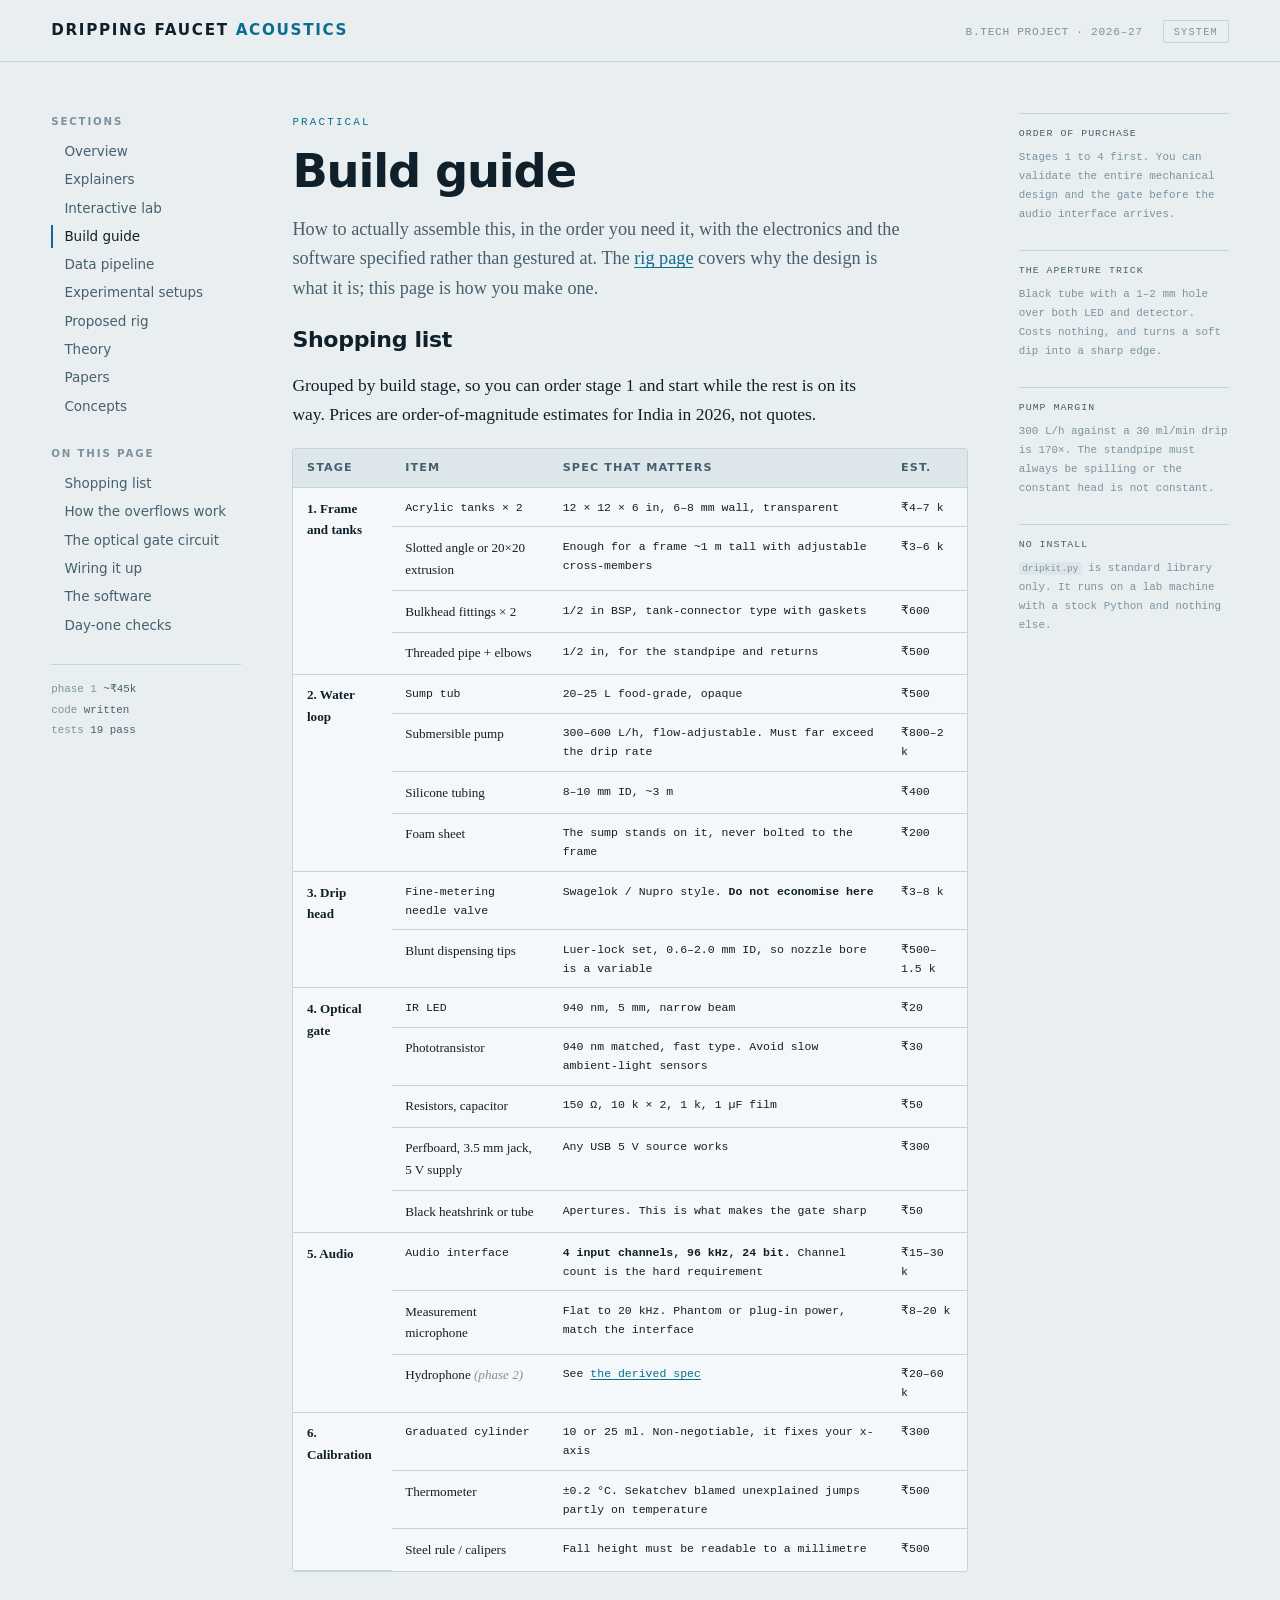
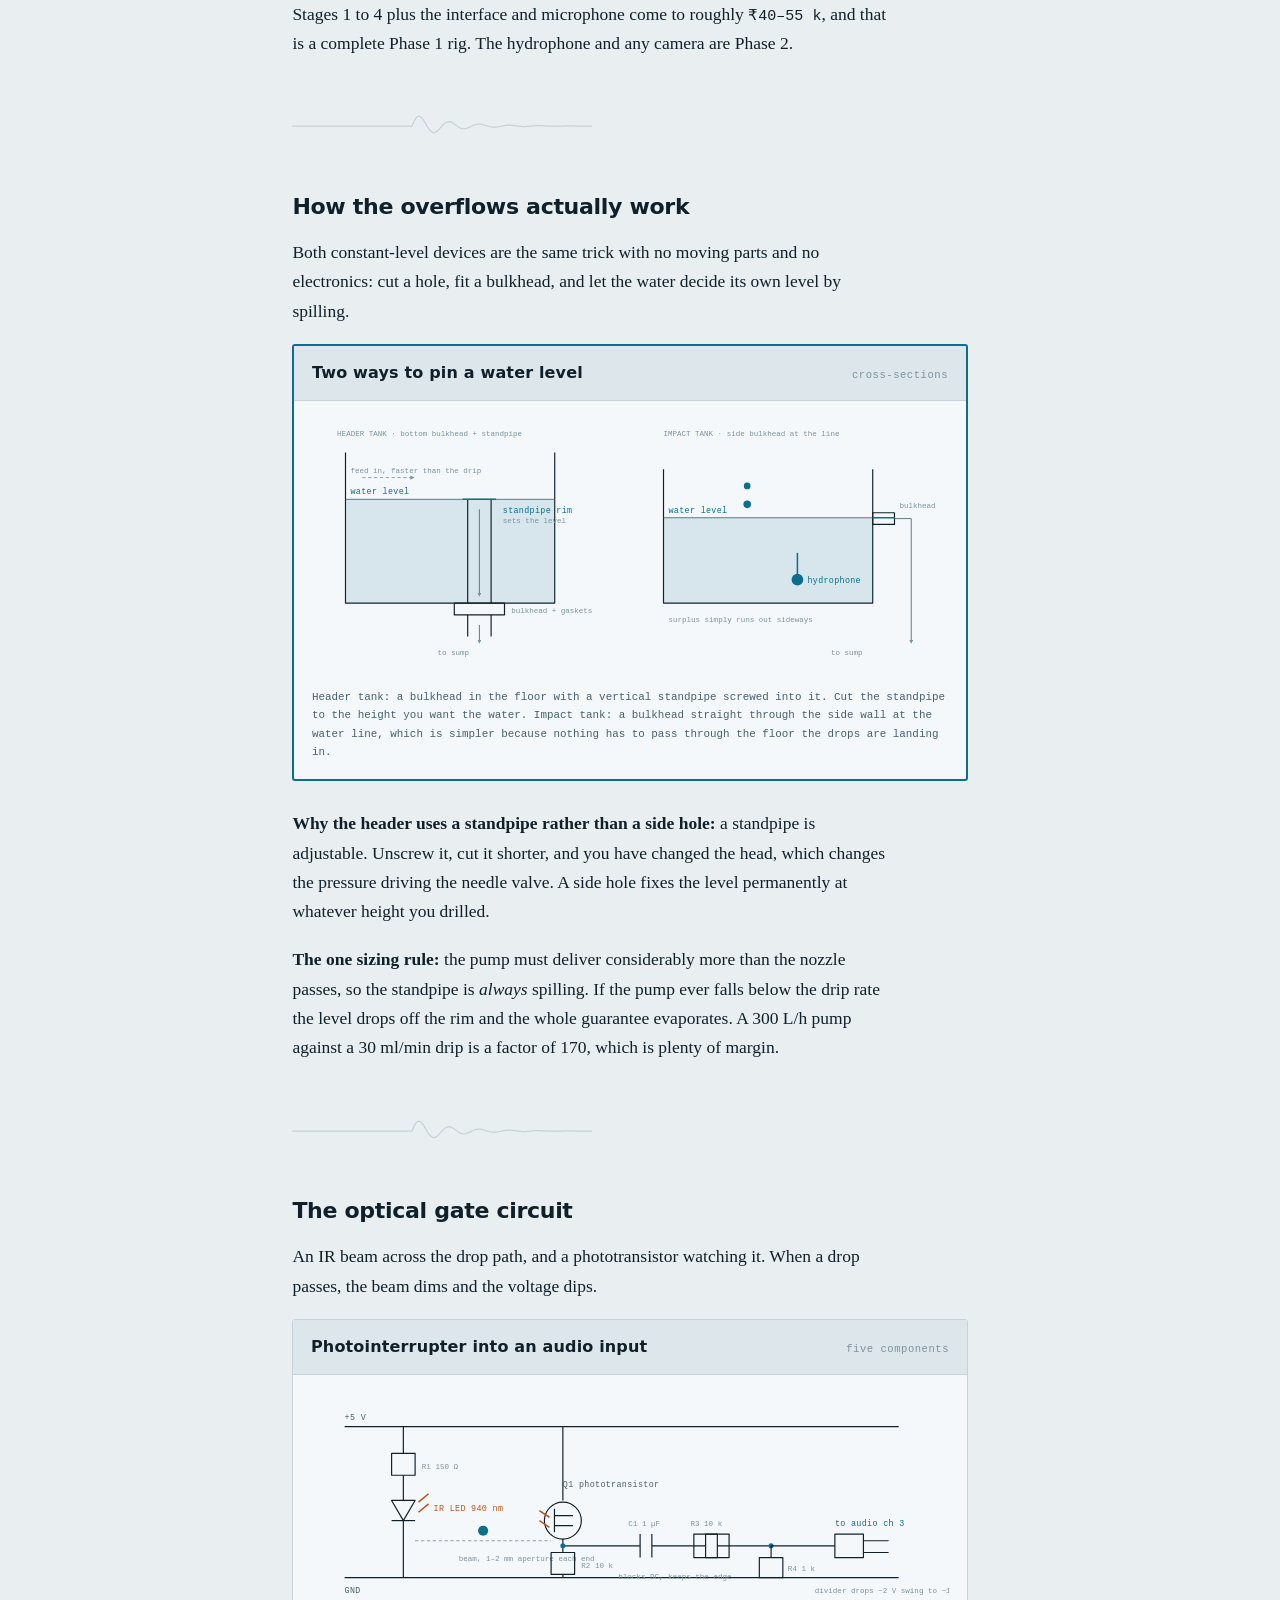
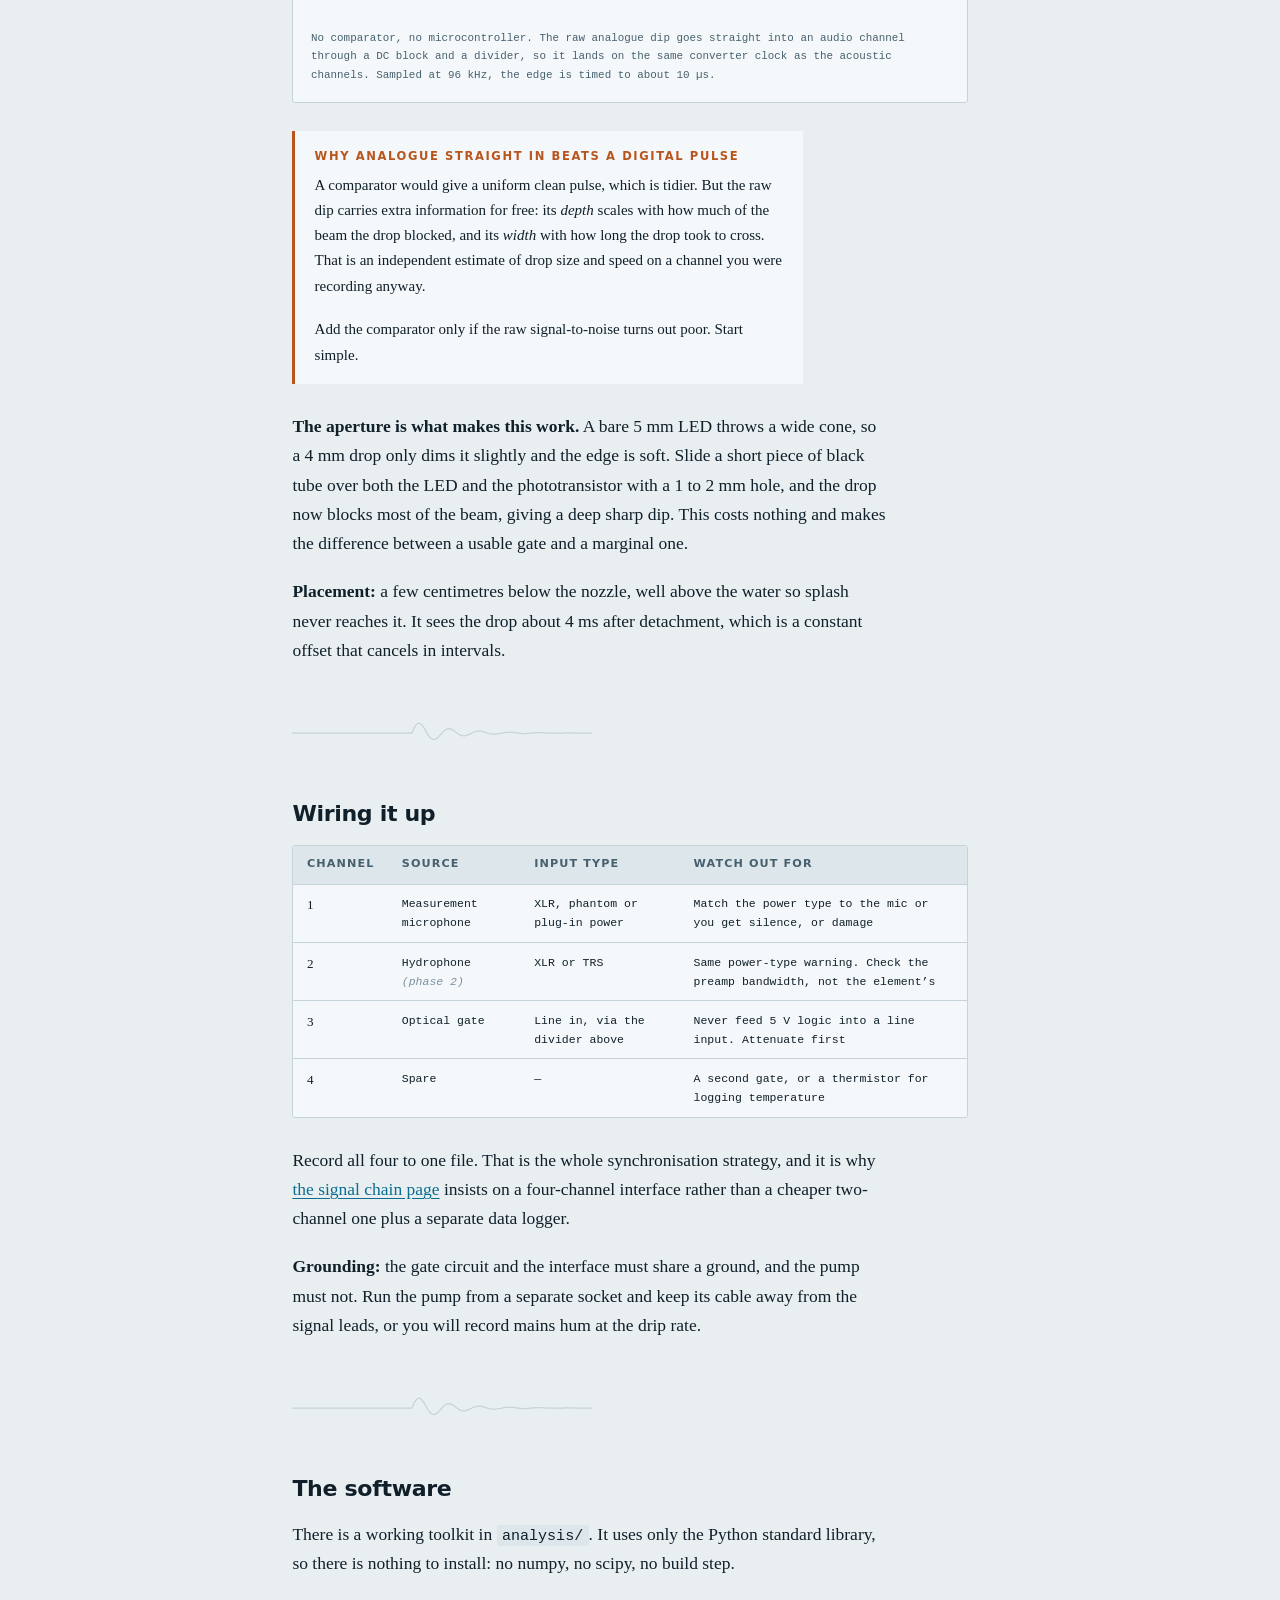
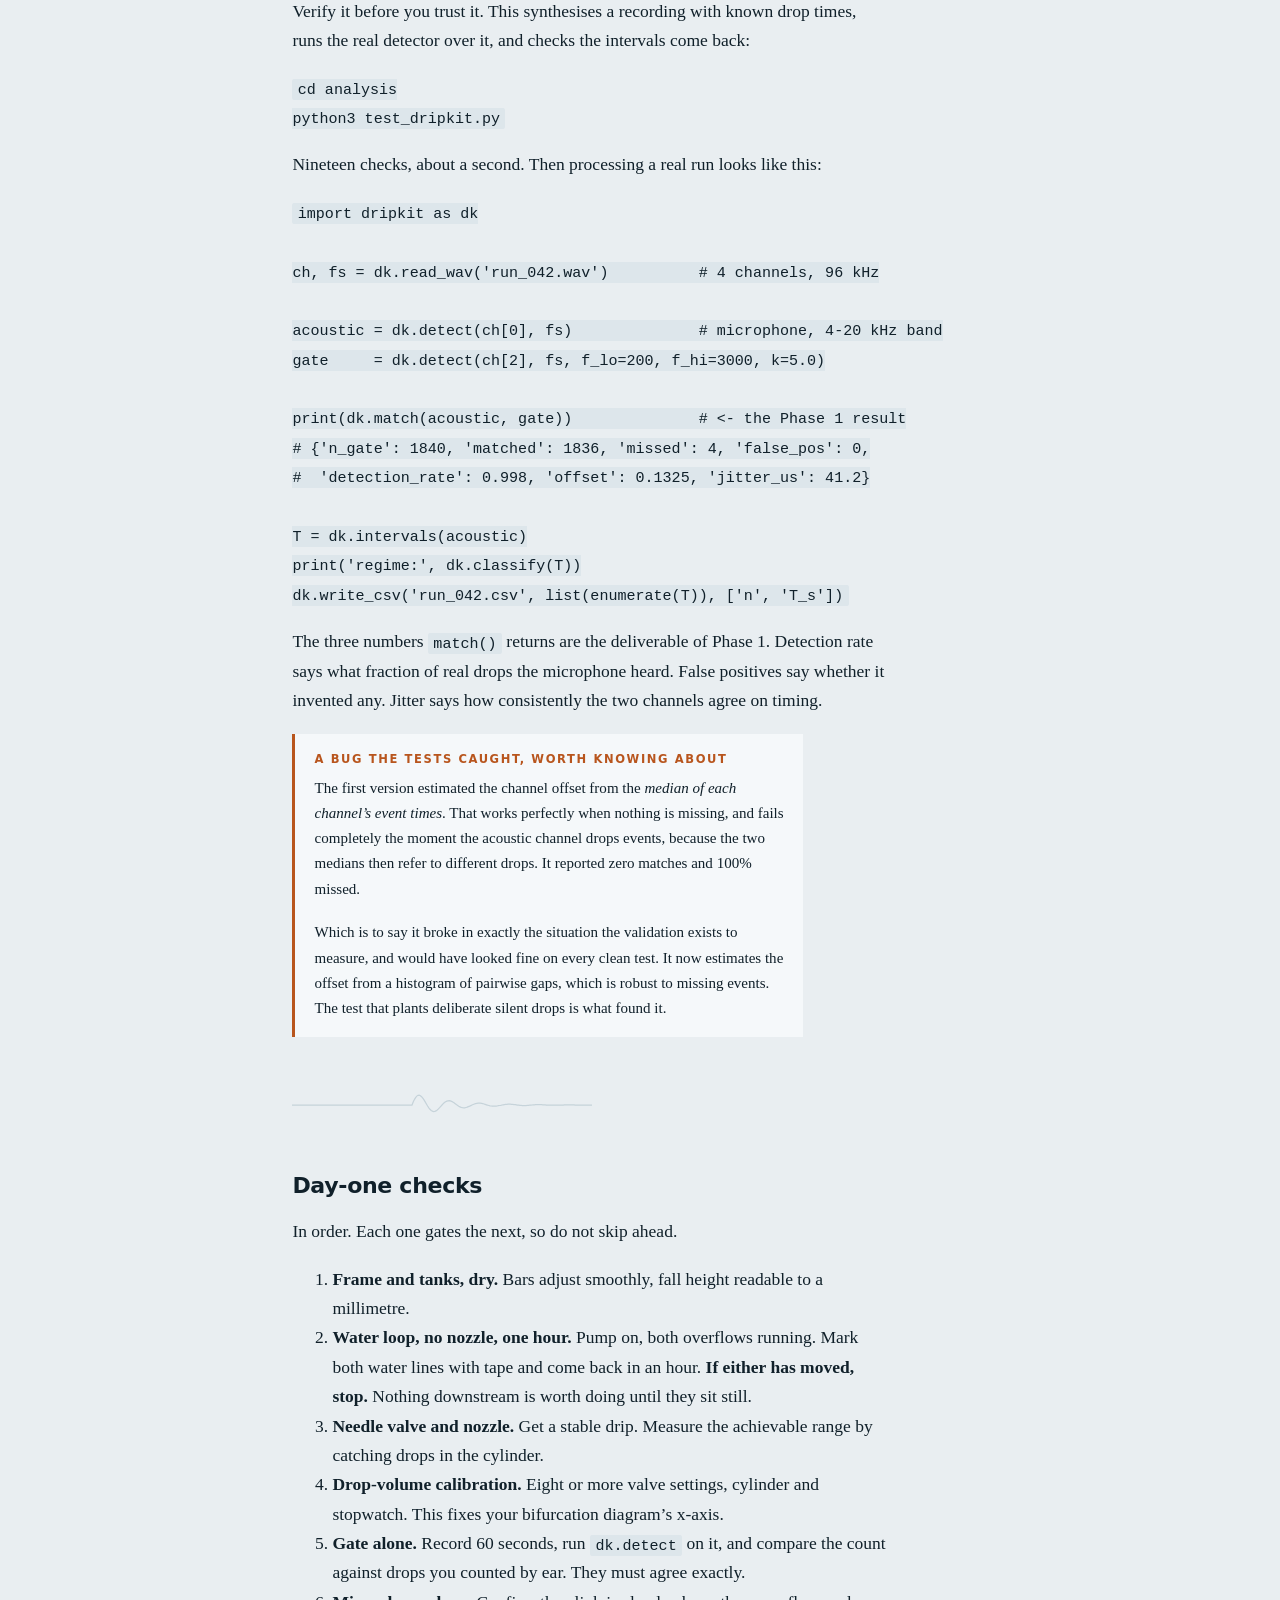
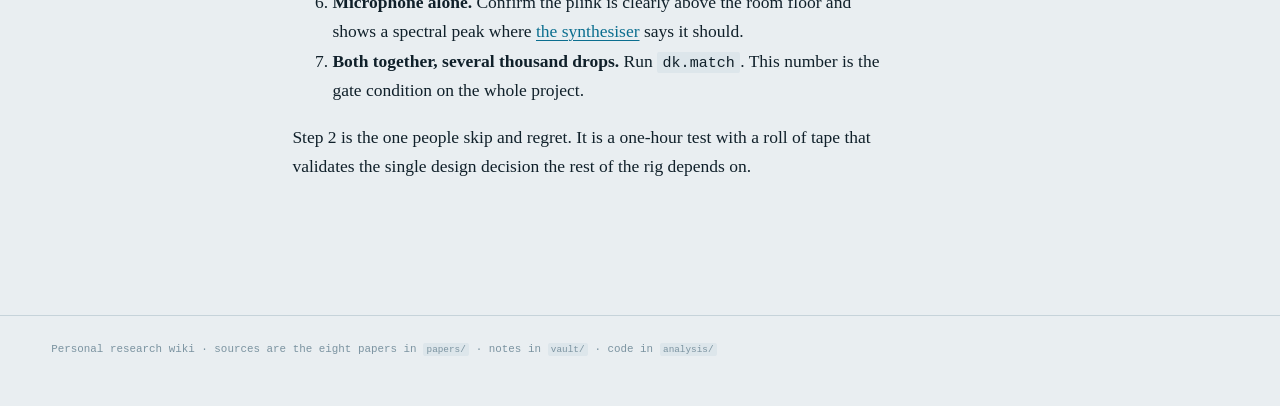
==== site/build.html @ a421325d "Theme toggle, published figures, and an editorial type pairing Adds a light/dark/system control to e" ====
<!doctype html>
<html lang="en">
<head>
<meta charset="utf-8">
<meta name="viewport" content="width=device-width, initial-scale=1">
<title>Build guide</title>
<link rel="stylesheet" href="style.css">
<script src="theme.js"></script>
</head>
<body>

<svg width="0" height="0" style="position:absolute" aria-hidden="true"><defs>
  <path id="plink-path" d="M0 20 H120 L120.0 20.0 121.2 17.1 122.4 14.6 123.6 12.6 124.8 11.1 126.0 10.3 127.2 10.2 128.4 10.7 129.6 11.7 130.8 13.2 132.0 14.9 133.2 16.9 134.4 19.0 135.6 21.0 136.8 22.8 138.0 24.3 139.2 25.4 140.4 26.2 141.6 26.5 142.8 26.4 144.0 25.9 145.2 25.0 146.4 23.9 147.6 22.7 148.8 21.3 150.0 20.0 151.2 18.7 152.4 17.6 153.6 16.8 154.8 16.1 156.0 15.8 157.2 15.7 158.4 15.9 159.6 16.4 160.8 17.0 162.0 17.8 163.2 18.7 164.4 19.6 165.6 20.4 166.8 21.2 168.0 21.9 169.2 22.4 170.4 22.7 171.6 22.8 172.8 22.8 174.0 22.5 175.2 22.2 176.4 21.7 177.6 21.2 178.8 20.6 180.0 20.0 181.2 19.5 182.4 19.0 183.6 18.6 184.8 18.3 186.0 18.2 187.2 18.1 188.4 18.2 189.6 18.4 190.8 18.7 192.0 19.0 193.2 19.4 194.4 19.8 195.6 20.2 196.8 20.5 198.0 20.8 199.2 21.0 200.4 21.2 201.6 21.2 202.8 21.2 204.0 21.1 205.2 21.0 206.4 20.7 207.6 20.5 208.8 20.3 210.0 20.0 211.2 19.8 212.4 19.6 213.6 19.4 214.8 19.3 216.0 19.2 217.2 19.2 218.4 19.2 219.6 19.3 220.8 19.4 222.0 19.6 223.2 19.7 224.4 19.9 225.6 20.1 226.8 20.2 228.0 20.4 229.2 20.4 230.4 20.5 231.6 20.5 232.8 20.5 234.0 20.5 235.2 20.4 236.4 20.3 237.6 20.2 238.8 20.1 240.0 20.0 241.2 19.9 242.4 19.8 243.6 19.7 244.8 19.7 246.0 19.7 247.2 19.7 248.4 19.7 249.6 19.7 250.8 19.8 252.0 19.8 253.2 19.9 254.4 20.0 255.6 20.0 256.8 20.1 258.0 20.2 259.2 20.2 260.4 20.2 261.6 20.2 262.8 20.2 264.0 20.2 265.2 20.2 266.4 20.1 267.6 20.1 268.8 20.0 270.0 20.0 271.2 20.0 272.4 19.9 273.6 19.9 274.8 19.9 276.0 19.9 277.2 19.8 278.4 19.9 279.6 19.9 280.8 19.9 282.0 19.9 283.2 20.0 284.4 20.0 285.6 20.0 286.8 20.0 288.0 20.1 289.2 20.1 290.4 20.1 291.6 20.1 292.8 20.1 294.0 20.1 295.2 20.1 296.4 20.1 297.6 20.0 298.8 20.0 300.0 20.0"/>
  <marker id="ar" viewBox="0 0 8 8" refX="4" refY="4" markerWidth="5" markerHeight="5" orient="auto">
    <path d="M0 0 L8 4 L0 8 z"/>
  </marker>
</defs></svg>

<header class="masthead">
  <a class="wordmark" href="index.html">Dripping&nbsp;Faucet <span>Acoustics</span></a>
  <span class="masthead-meta">B.TECH PROJECT &middot; 2026&ndash;27</span>
  <button id="themeBtn" class="themetoggle" type="button">System</button>
</header>

<div class="shell">

  <nav class="sidenav">
    <h2>Sections</h2>
    <ul>
      <li><a href="index.html">Overview</a></li>
      <li><a href="explainers.html">Explainers</a></li>
      <li><a href="lab.html">Interactive lab</a></li>
      <li><a href="build.html" aria-current="page">Build guide</a></li>
      <li><a href="pipeline.html">Data pipeline</a></li>
      <li><a href="setups.html">Experimental setups</a></li>
      <li><a href="rig.html">Proposed rig</a></li>
      <li><a href="theory.html">Theory</a></li>
      <li><a href="papers.html">Papers</a></li>
      <li><a href="concepts.html">Concepts</a></li>
    </ul>
    <h2>On this page</h2>
    <ul>
      <li><a href="#shopping">Shopping list</a></li>
      <li><a href="#overflow">How the overflows work</a></li>
      <li><a href="#gate">The optical gate circuit</a></li>
      <li><a href="#wiring">Wiring it up</a></li>
      <li><a href="#software">The software</a></li>
      <li><a href="#dayone">Day-one checks</a></li>
    </ul>
    <div class="tally">
      phase 1 <b>~&#8377;45k</b><br>
      code <b>written</b><br>
      tests <b>19 pass</b>
    </div>
  </nav>

  <main>
    <p class="eyebrow">Practical</p>
    <h1>Build guide</h1>
    <p class="lede">How to actually assemble this, in the order you need it, with the electronics
    and the software specified rather than gestured at. The <a href="rig.html">rig page</a> covers
    why the design is what it is; this page is how you make one.</p>

    <h2 id="shopping">Shopping list</h2>
    <p>Grouped by build stage, so you can order stage 1 and start while the rest is on its way.
    Prices are order-of-magnitude estimates for India in 2026, not quotes.</p>

    <div class="tablewrap bleed">
      <table>
        <thead><tr><th>Stage</th><th>Item</th><th>Spec that matters</th><th>Est.</th></tr></thead>
        <tbody>
          <tr><td rowspan="4"><strong>1. Frame<br>and tanks</strong></td><td>Acrylic tanks &times; 2</td><td>12 &times; 12 &times; 6 in, 6&ndash;8 mm wall, transparent</td><td>&#8377;4&ndash;7 k</td></tr>
          <tr><td>Slotted angle or 20&times;20 extrusion</td><td>Enough for a frame ~1 m tall with adjustable cross-members</td><td>&#8377;3&ndash;6 k</td></tr>
          <tr><td>Bulkhead fittings &times; 2</td><td>1/2 in BSP, tank-connector type with gaskets</td><td>&#8377;600</td></tr>
          <tr><td>Threaded pipe + elbows</td><td>1/2 in, for the standpipe and returns</td><td>&#8377;500</td></tr>

          <tr><td rowspan="4"><strong>2. Water<br>loop</strong></td><td>Sump tub</td><td>20&ndash;25 L food-grade, opaque</td><td>&#8377;500</td></tr>
          <tr><td>Submersible pump</td><td>300&ndash;600 L/h, flow-adjustable. Must far exceed the drip rate</td><td>&#8377;800&ndash;2 k</td></tr>
          <tr><td>Silicone tubing</td><td>8&ndash;10 mm ID, ~3 m</td><td>&#8377;400</td></tr>
          <tr><td>Foam sheet</td><td>The sump stands on it, never bolted to the frame</td><td>&#8377;200</td></tr>

          <tr><td rowspan="2"><strong>3. Drip<br>head</strong></td><td>Fine-metering needle valve</td><td>Swagelok / Nupro style. <strong>Do not economise here</strong></td><td>&#8377;3&ndash;8 k</td></tr>
          <tr><td>Blunt dispensing tips</td><td>Luer-lock set, 0.6&ndash;2.0 mm ID, so nozzle bore is a variable</td><td>&#8377;500&ndash;1.5 k</td></tr>

          <tr><td rowspan="5"><strong>4. Optical<br>gate</strong></td><td>IR LED</td><td>940 nm, 5 mm, narrow beam</td><td>&#8377;20</td></tr>
          <tr><td>Phototransistor</td><td>940 nm matched, fast type. Avoid slow ambient-light sensors</td><td>&#8377;30</td></tr>
          <tr><td>Resistors, capacitor</td><td>150 &Omega;, 10 k &times; 2, 1 k, 1 &micro;F film</td><td>&#8377;50</td></tr>
          <tr><td>Perfboard, 3.5 mm jack, 5 V supply</td><td>Any USB 5 V source works</td><td>&#8377;300</td></tr>
          <tr><td>Black heatshrink or tube</td><td>Apertures. This is what makes the gate sharp</td><td>&#8377;50</td></tr>

          <tr><td rowspan="3"><strong>5. Audio</strong></td><td>Audio interface</td><td><strong>4 input channels, 96 kHz, 24 bit.</strong> Channel count is the hard requirement</td><td>&#8377;15&ndash;30 k</td></tr>
          <tr><td>Measurement microphone</td><td>Flat to 20 kHz. Phantom or plug-in power, match the interface</td><td>&#8377;8&ndash;20 k</td></tr>
          <tr><td>Hydrophone <span class="nr">(phase 2)</span></td><td>See <a href="rig.html#hydrophone">the derived spec</a></td><td>&#8377;20&ndash;60 k</td></tr>

          <tr><td rowspan="3"><strong>6. Calibration</strong></td><td>Graduated cylinder</td><td>10 or 25 ml. Non-negotiable, it fixes your x-axis</td><td>&#8377;300</td></tr>
          <tr><td>Thermometer</td><td>&plusmn;0.2 &deg;C. Sekatchev blamed unexplained jumps partly on temperature</td><td>&#8377;500</td></tr>
          <tr><td>Steel rule / calipers</td><td>Fall height must be readable to a millimetre</td><td>&#8377;500</td></tr>
        </tbody>
      </table>
    </div>

    <p>Stages 1 to 4 plus the interface and microphone come to roughly
    <span class="num">&#8377;40&ndash;55 k</span>, and that is a complete Phase 1 rig. The
    hydrophone and any camera are Phase 2.</p>

    <svg class="plink" viewBox="0 0 300 40" aria-hidden="true"><use href="#plink-path"/></svg>

    <h2 id="overflow">How the overflows actually work</h2>

    <p>Both constant-level devices are the same trick with no moving parts and no electronics: cut
    a hole, fit a bulkhead, and let the water decide its own level by spilling.</p>

    <div class="rig bleed proposed">
      <div class="rig-head">
        <h3>Two ways to pin a water level</h3>
        <span class="tagline">cross-sections</span>
      </div>
      <figure>
      <svg viewBox="0 0 760 300" role="img" aria-label="Two cross-sections. On the left, a header tank with a bulkhead fitting in its floor and a vertical standpipe screwed into it; water above the standpipe rim spills down it, so the level equals the standpipe height. On the right, an impact tank with a bulkhead fitting through the side wall at the desired water line, so surplus water simply runs out sideways.">
        <text class="sch-dim" x="30" y="20">HEADER TANK &middot; bottom bulkhead + standpipe</text>
        <path class="sch" d="M40 40 v180 h250 v-180"/>
        <rect class="sch-water" x="40" y="96" width="250" height="124"/>
        <path class="sch-thin" d="M40 96 h250"/>
        <text class="sch-label key" x="46" y="90">water level</text>

        <path class="sch" d="M186 96 v124 M214 96 v124"/>
        <path class="sch-hydro" d="M180 96 h40"/>
        <text class="sch-label key" x="228" y="112">standpipe rim</text>
        <text class="sch-dim" x="228" y="124">sets the level</text>
        <path class="sch-thin" d="M200 108 V210" marker-end="url(#ar)"/>

        <path class="sch" d="M170 220 h60 v14 h-60 z"/>
        <text class="sch-dim" x="238" y="232">bulkhead + gaskets</text>
        <path class="sch" d="M186 234 v26 M214 234 v26"/>
        <path class="sch-thin" d="M200 246 V266" marker-end="url(#ar)"/>
        <text class="sch-dim" x="150" y="282">to sump</text>

        <path class="sch-dash" d="M60 70 h60" marker-end="url(#ar)"/>
        <text class="sch-dim" x="46" y="64">feed in, faster than the drip</text>

        <text class="sch-dim" x="420" y="20">IMPACT TANK &middot; side bulkhead at the line</text>
        <path class="sch" d="M420 60 v160 h250 v-160"/>
        <rect class="sch-water" x="420" y="118" width="250" height="102"/>
        <path class="sch-thin" d="M420 118 h250"/>
        <text class="sch-label key" x="426" y="112">water level</text>

        <path class="sch" d="M670 112 h26 v14 h-26 z"/>
        <path class="sch-hydro" d="M670 118 H696"/>
        <path class="sch-thin" d="M696 119 H716 V266" marker-end="url(#ar)"/>
        <text class="sch-dim" x="702" y="106">bulkhead</text>
        <text class="sch-dim" x="620" y="282">to sump</text>

        <circle class="sch-drop" cx="520" cy="80" r="4"/>
        <circle class="sch-drop" cx="520" cy="102" r="4.5"/>
        <path class="sch-hydro" d="M580 160 V186"/>
        <circle class="sch-hydro-f" cx="580" cy="192" r="7"/>
        <text class="sch-label key" x="592" y="196">hydrophone</text>
        <text class="sch-dim" x="426" y="242">surplus simply runs out sideways</text>
      </svg>
      </figure>
      <figcaption>
        Header tank: a bulkhead in the floor with a vertical standpipe screwed into it. Cut the
        standpipe to the height you want the water. Impact tank: a bulkhead straight through the
        side wall at the water line, which is simpler because nothing has to pass through the
        floor the drops are landing in.
      </figcaption>
    </div>

    <p><strong>Why the header uses a standpipe rather than a side hole:</strong> a standpipe is
    adjustable. Unscrew it, cut it shorter, and you have changed the head, which changes the
    pressure driving the needle valve. A side hole fixes the level permanently at whatever height
    you drilled.</p>

    <p><strong>The one sizing rule:</strong> the pump must deliver considerably more than the
    nozzle passes, so the standpipe is <em>always</em> spilling. If the pump ever falls below the
    drip rate the level drops off the rim and the whole guarantee evaporates. A 300 L/h pump
    against a 30 ml/min drip is a factor of 170, which is plenty of margin.</p>

    <svg class="plink" viewBox="0 0 300 40" aria-hidden="true"><use href="#plink-path"/></svg>

    <h2 id="gate">The optical gate circuit</h2>

    <p>An IR beam across the drop path, and a phototransistor watching it. When a drop passes, the
    beam dims and the voltage dips.</p>

    <div class="rig bleed">
      <div class="rig-head">
        <h3>Photointerrupter into an audio input</h3>
        <span class="tagline">five components</span>
      </div>
      <figure>
      <svg viewBox="0 0 760 260" role="img" aria-label="Circuit diagram. A 5 volt rail feeds an infrared LED through a 150 ohm resistor to ground. The same rail feeds a phototransistor collector; its emitter goes through a 10k resistor to ground and also through a 1 microfarad capacitor into a 10k over 1k divider, whose tap goes to the audio jack tip with the sleeve at ground.">
        <path class="sch" d="M40 40 H700"/>
        <text class="sch-label" x="40" y="32">+5 V</text>
        <path class="sch" d="M40 220 H700"/>
        <text class="sch-label" x="40" y="238">GND</text>

        <path class="sch" d="M110 40 V72"/>
        <path class="sch" d="M96 72 h28 v26 h-28 z"/>
        <text class="sch-dim" x="132" y="90">R1 150 &Omega;</text>
        <path class="sch" d="M110 98 V128"/>
        <path class="sch" d="M96 128 l14 24 l14 -24 z"/>
        <path class="sch" d="M96 152 H124"/>
        <path class="sch-aero" d="M128 130 l12 -10 M128 142 l12 -10"/>
        <text class="sch-label" x="146" y="140" style="fill:var(--aero)">IR LED 940 nm</text>
        <path class="sch" d="M110 152 V220"/>

        <path class="sch-dash" d="M124 176 H286"/>
        <circle class="sch-drop" cx="205" cy="164" r="6"/>
        <text class="sch-dim" x="176" y="200">beam, 1&ndash;2 mm aperture each end</text>

        <path class="sch" d="M300 40 V128"/>
        <circle class="sch-fill" cx="300" cy="152" r="22"/>
        <path class="sch" d="M290 138 V166 M290 146 H312 M290 158 H312"/>
        <path class="sch-aero" d="M272 140 l12 8 M272 152 l12 8"/>
        <text class="sch-label" x="300" y="112">Q1 phototransistor</text>
        <path class="sch" d="M300 174 V190"/>
        <path class="sch" d="M286 190 h28 v26 h-28 z"/>
        <text class="sch-dim" x="322" y="208">R2 10 k</text>
        <path class="sch" d="M300 216 V220"/>

        <path class="sch" d="M300 182 H392"/>
        <circle class="sch-hydro-f" cx="300" cy="182" r="3"/>
        <path class="sch" d="M392 168 V196 M406 168 V196"/>
        <text class="sch-dim" x="378" y="158">C1 1 &micro;F</text>
        <text class="sch-dim" x="366" y="222">blocks DC, keeps the edge</text>
        <path class="sch" d="M406 182 H470"/>
        <path class="sch" d="M470 168 h28 v28 h-28 z" transform="rotate(90 484 182)"/>
        <path class="sch" d="M456 168 h28 v28 h-28 z"/>
        <text class="sch-dim" x="452" y="158">R3 10 k</text>
        <path class="sch" d="M484 182 H548"/>
        <circle class="sch-hydro-f" cx="548" cy="182" r="3"/>
        <path class="sch" d="M534 196 h28 v24 h-28 z"/>
        <text class="sch-dim" x="568" y="212">R4 1 k</text>
        <path class="sch" d="M548 182 V196"/>
        <path class="sch" d="M548 220 V220"/>

        <path class="sch" d="M548 182 H624"/>
        <path class="sch" d="M624 168 v28 h34 v-28 z"/>
        <path class="sch" d="M658 176 h30 M658 190 h30"/>
        <text class="sch-label key" x="624" y="158">to audio ch 3</text>
        <text class="sch-dim" x="600" y="238">divider drops ~2 V swing to ~180 mV</text>
      </svg>
      </figure>
      <figcaption>
        No comparator, no microcontroller. The raw analogue dip goes straight into an audio channel
        through a DC block and a divider, so it lands on the same converter clock as the acoustic
        channels. Sampled at 96 kHz, the edge is timed to about 10 &micro;s.
      </figcaption>
    </div>

    <div class="callout">
      <b>Why analogue straight in beats a digital pulse</b>
      <p>A comparator would give a uniform clean pulse, which is tidier. But the raw dip carries
      extra information for free: its <em>depth</em> scales with how much of the beam the drop
      blocked, and its <em>width</em> with how long the drop took to cross. That is an independent
      estimate of drop size and speed on a channel you were recording anyway.</p>
      <p>Add the comparator only if the raw signal-to-noise turns out poor. Start simple.</p>
    </div>

    <p><strong>The aperture is what makes this work.</strong> A bare 5 mm LED throws a wide cone,
    so a 4 mm drop only dims it slightly and the edge is soft. Slide a short piece of black tube
    over both the LED and the phototransistor with a 1 to 2 mm hole, and the drop now blocks most
    of the beam, giving a deep sharp dip. This costs nothing and makes the difference between a
    usable gate and a marginal one.</p>

    <p><strong>Placement:</strong> a few centimetres below the nozzle, well above the water so
    splash never reaches it. It sees the drop about 4 ms after detachment, which is a constant
    offset that cancels in intervals.</p>

    <svg class="plink" viewBox="0 0 300 40" aria-hidden="true"><use href="#plink-path"/></svg>

    <h2 id="wiring">Wiring it up</h2>

    <div class="tablewrap bleed">
      <table>
        <thead><tr><th>Channel</th><th>Source</th><th>Input type</th><th>Watch out for</th></tr></thead>
        <tbody>
          <tr><td>1</td><td>Measurement microphone</td><td>XLR, phantom or plug-in power</td><td>Match the power type to the mic or you get silence, or damage</td></tr>
          <tr><td>2</td><td>Hydrophone <span class="nr">(phase 2)</span></td><td>XLR or TRS</td><td>Same power-type warning. Check the preamp bandwidth, not the element&rsquo;s</td></tr>
          <tr><td>3</td><td>Optical gate</td><td>Line in, via the divider above</td><td>Never feed 5 V logic into a line input. Attenuate first</td></tr>
          <tr><td>4</td><td>Spare</td><td>&mdash;</td><td>A second gate, or a thermistor for logging temperature</td></tr>
        </tbody>
      </table>
    </div>

    <p>Record all four to one file. That is the whole synchronisation strategy, and it is why
    <a href="pipeline.html#chain">the signal chain page</a> insists on a four-channel interface
    rather than a cheaper two-channel one plus a separate data logger.</p>

    <p><strong>Grounding:</strong> the gate circuit and the interface must share a ground, and the
    pump must not. Run the pump from a separate socket and keep its cable away from the signal
    leads, or you will record mains hum at the drip rate.</p>

    <svg class="plink" viewBox="0 0 300 40" aria-hidden="true"><use href="#plink-path"/></svg>

    <h2 id="software">The software</h2>

    <p>There is a working toolkit in <code>analysis/</code>. It uses only the Python standard
    library, so there is nothing to install: no numpy, no scipy, no build step.</p>

    <p>Verify it before you trust it. This synthesises a recording with known drop times, runs the
    real detector over it, and checks the intervals come back:</p>

<pre><code>cd analysis
python3 test_dripkit.py</code></pre>

    <p>Nineteen checks, about a second. Then processing a real run looks like this:</p>

<pre><code>import dripkit as dk

ch, fs = dk.read_wav('run_042.wav')          # 4 channels, 96 kHz

acoustic = dk.detect(ch[0], fs)              # microphone, 4-20 kHz band
gate     = dk.detect(ch[2], fs, f_lo=200, f_hi=3000, k=5.0)

print(dk.match(acoustic, gate))              # <- the Phase 1 result
# {'n_gate': 1840, 'matched': 1836, 'missed': 4, 'false_pos': 0,
#  'detection_rate': 0.998, 'offset': 0.1325, 'jitter_us': 41.2}

T = dk.intervals(acoustic)
print('regime:', dk.classify(T))
dk.write_csv('run_042.csv', list(enumerate(T)), ['n', 'T_s'])</code></pre>

    <p>The three numbers <code>match()</code> returns are the deliverable of Phase 1. Detection
    rate says what fraction of real drops the microphone heard. False positives say whether it
    invented any. Jitter says how consistently the two channels agree on timing.</p>

    <div class="callout">
      <b>A bug the tests caught, worth knowing about</b>
      <p>The first version estimated the channel offset from the <em>median of each channel&rsquo;s
      event times</em>. That works perfectly when nothing is missing, and fails completely the
      moment the acoustic channel drops events, because the two medians then refer to different
      drops. It reported zero matches and 100% missed.</p>
      <p>Which is to say it broke in exactly the situation the validation exists to measure, and
      would have looked fine on every clean test. It now estimates the offset from a histogram of
      pairwise gaps, which is robust to missing events. The test that plants deliberate silent
      drops is what found it.</p>
    </div>

    <svg class="plink" viewBox="0 0 300 40" aria-hidden="true"><use href="#plink-path"/></svg>

    <h2 id="dayone">Day-one checks</h2>
    <p>In order. Each one gates the next, so do not skip ahead.</p>

    <ol>
      <li><strong>Frame and tanks, dry.</strong> Bars adjust smoothly, fall height readable to a
      millimetre.</li>
      <li><strong>Water loop, no nozzle, one hour.</strong> Pump on, both overflows running. Mark
      both water lines with tape and come back in an hour. <strong>If either has moved, stop.</strong>
      Nothing downstream is worth doing until they sit still.</li>
      <li><strong>Needle valve and nozzle.</strong> Get a stable drip. Measure the achievable range
      by catching drops in the cylinder.</li>
      <li><strong>Drop-volume calibration.</strong> Eight or more valve settings, cylinder and
      stopwatch. This fixes your bifurcation diagram&rsquo;s x-axis.</li>
      <li><strong>Gate alone.</strong> Record 60 seconds, run <code>dk.detect</code> on it, and
      compare the count against drops you counted by ear. They must agree exactly.</li>
      <li><strong>Microphone alone.</strong> Confirm the plink is clearly above the room floor and
      shows a spectral peak where <a href="lab.html#minnaert">the synthesiser</a> says it should.</li>
      <li><strong>Both together, several thousand drops.</strong> Run <code>dk.match</code>. This
      number is the gate condition on the whole project.</li>
    </ol>

    <p>Step 2 is the one people skip and regret. It is a one-hour test with a roll of tape that
    validates the single design decision the rest of the rig depends on.</p>
  </main>

  <aside class="rail">
    <div class="note">
      <b>Order of purchase</b>
      Stages 1 to 4 first. You can validate the entire mechanical design and the gate before the
      audio interface arrives.
    </div>
    <div class="note">
      <b>The aperture trick</b>
      Black tube with a 1&ndash;2 mm hole over both LED and detector. Costs nothing, and turns a
      soft dip into a sharp edge.
    </div>
    <div class="note">
      <b>Pump margin</b>
      300 L/h against a 30 ml/min drip is 170&times;. The standpipe must always be spilling or the
      constant head is not constant.
    </div>
    <div class="note">
      <b>No install</b>
      <code>dripkit.py</code> is standard library only. It runs on a lab machine with a stock
      Python and nothing else.
    </div>
  </aside>

</div>

<footer class="foot">
  Personal research wiki &middot; sources are the eight papers in <code>papers/</code> &middot;
  notes in <code>vault/</code> &middot; code in <code>analysis/</code>
</footer>

</body>
</html>
---- site/style.css ----
/* ==========================================================================
   Dripping Faucet Acoustics - project wiki
   Channel colours follow Phillips et al. 2018 Fig. 5: hydrophone blue,
   microphone orange. Colour therefore encodes the measurement channel and
   is never used decoratively.
   ========================================================================== */

:root {
  --ground:  #e9eef1;
  --surface: #f5f8fa;
  --sunk:    #dde6eb;
  --ink:     #10202a;
  --ink-2:   #46606e;
  --ink-3:   #7b93a0;
  --rule:    #c6d3da;
  --hydro:   #0b6e8f;
  --aero:    #b8551d;
  --water:   rgba(11, 110, 143, 0.13);

  --display: "Inter", "Helvetica Neue", "Segoe UI", system-ui, -apple-system, sans-serif;
  --body:    "Charter", "Bitstream Charter", "Iowan Old Style", "Source Serif Pro", "Palatino Linotype", Georgia, serif;
  --mono:    "JetBrains Mono", "SF Mono", "IBM Plex Mono", "Menlo", "Consolas", monospace;

  --gap: clamp(1.5rem, 4vw, 3.5rem);
  --measure: 68ch;
}

@media (prefers-color-scheme: dark) {
  :root:not([data-theme="light"]) {
    --ground:  #0b141a;
    --surface: #101d25;
    --sunk:    #16262f;
    --ink:     #dce8ed;
    --ink-2:   #94acb8;
    --ink-3:   #637c88;
    --rule:    #26404d;
    --hydro:   #46b4d8;
    --aero:    #e2935c;
    --water:   rgba(70, 180, 216, 0.14);
  }
}

:root[data-theme="dark"] {
  --ground:  #0b141a;
  --surface: #101d25;
  --sunk:    #16262f;
  --ink:     #dce8ed;
  --ink-2:   #94acb8;
  --ink-3:   #637c88;
  --rule:    #26404d;
  --hydro:   #46b4d8;
  --aero:    #e2935c;
  --water:   rgba(70, 180, 216, 0.14);
}

*, *::before, *::after { box-sizing: border-box; }

body {
  margin: 0;
  background: var(--ground);
  color: var(--ink);
  font-family: var(--body);
  font-size: 17.5px;
  line-height: 1.68;
  text-rendering: optimizeLegibility;
  -webkit-font-smoothing: antialiased;
}

/* --- masthead ----------------------------------------------------------- */

.masthead {
  border-bottom: 1px solid var(--rule);
  padding: 1.1rem var(--gap);
  display: flex;
  align-items: baseline;
  gap: 1.25rem;
  flex-wrap: wrap;
}

.wordmark {
  font-family: var(--display);
  font-weight: 620;
  font-size: 0.95rem;
  letter-spacing: 0.11em;
  text-transform: uppercase;
  color: var(--ink);
  text-decoration: none;
}

.wordmark span { color: var(--hydro); }

.masthead-meta {
  font-family: var(--mono);
  font-size: 0.7rem;
  letter-spacing: 0.06em;
  color: var(--ink-3);
  margin-left: auto;
}

.themetoggle {
  font-family: var(--mono);
  font-size: 0.64rem;
  letter-spacing: 0.12em;
  text-transform: uppercase;
  padding: 0.3rem 0.62rem;
  color: var(--ink-3);
  background: transparent;
  border: 1px solid var(--rule);
  border-radius: 2px;
  cursor: pointer;
  transition: color 0.14s, border-color 0.14s;
}

.themetoggle:hover { color: var(--hydro); border-color: var(--hydro); }
.themetoggle:focus-visible { outline: 2px solid var(--hydro); outline-offset: 2px; }

/* --- reproduced figures from the papers ---------------------------------
   Published figures keep their own white ground in both themes. Recolouring
   someone else's data to match a site palette misrepresents it.
   ------------------------------------------------------------------------ */

.paperfig {
  border: 1px solid var(--rule);
  border-radius: 3px;
  background: var(--surface);
  margin: 0 0 1.9rem;
  overflow: hidden;
}

.paperfig img {
  display: block;
  width: 100%;
  height: auto;
  background: #ffffff;
}

.paperfig.narrow img { max-width: 620px; margin: 0 auto; }

.paperfig figcaption {
  font-family: var(--mono);
  font-size: 0.68rem;
  line-height: 1.75;
  color: var(--ink-2);
  padding: 0.85rem 1.1rem;
  border-top: 1px solid var(--rule);
}

.paperfig .credit {
  display: block;
  margin-top: 0.45rem;
  color: var(--ink-3);
}

.sidebyside {
  display: grid;
  grid-template-columns: repeat(auto-fit, minmax(280px, 1fr));
  gap: 1.1rem;
  margin: 0 0 1.9rem;
}

.sidebyside .paperfig, .sidebyside .rig { margin: 0; }

/* --- shell -------------------------------------------------------------- */

.shell {
  display: grid;
  grid-template-columns: 190px minmax(0, 1fr) 210px;
  gap: var(--gap);
  max-width: 1440px;
  margin: 0 auto;
  padding: var(--gap);
  align-items: start;
}

@media (max-width: 1080px) {
  .shell { grid-template-columns: minmax(0, 1fr); }
  .sidenav { position: static; }
}

/* --- side navigation ---------------------------------------------------- */

.sidenav {
  position: sticky;
  top: var(--gap);
  font-family: var(--display);
  font-size: 0.845rem;
  letter-spacing: -0.002em;
}

.sidenav h2 {
  font-size: 0.64rem;
  letter-spacing: 0.18em;
  text-transform: uppercase;
  color: var(--ink-3);
  font-weight: 600;
  margin: 0 0 0.6rem;
}

.sidenav ul { list-style: none; margin: 0 0 1.75rem; padding: 0; }
.sidenav li { margin-bottom: 0.35rem; }

.sidenav a {
  color: var(--ink-2);
  text-decoration: none;
  border-left: 2px solid transparent;
  padding-left: 0.7rem;
  display: block;
  transition: color 0.14s, border-color 0.14s;
}

.sidenav a:hover { color: var(--ink); border-left-color: var(--rule); }
.sidenav a[aria-current="page"] { color: var(--ink); border-left-color: var(--hydro); }

.tally {
  font-family: var(--mono);
  font-size: 0.68rem;
  color: var(--ink-3);
  line-height: 1.9;
  border-top: 1px solid var(--rule);
  padding-top: 0.85rem;
}

.tally b { color: var(--ink-2); font-weight: 400; }

/* --- main --------------------------------------------------------------- */

main { min-width: 0; }
main > * { max-width: var(--measure); }
main > .bleed { max-width: none; }

.eyebrow {
  font-family: var(--mono);
  font-size: 0.68rem;
  letter-spacing: 0.2em;
  text-transform: uppercase;
  color: var(--hydro);
  margin: 0 0 0.9rem;
}

h1 {
  font-family: var(--display);
  font-weight: 650;
  font-size: clamp(1.95rem, 4.2vw, 2.9rem);
  line-height: 1.1;
  letter-spacing: -0.025em;
  margin: 0 0 1.15rem;
}

h2 {
  font-family: var(--display);
  font-weight: 620;
  font-size: 1.38rem;
  letter-spacing: -0.015em;
  margin: 2.6rem 0 0.8rem;
}

main > h2:first-of-type { margin-top: 0; }

h3 {
  font-family: var(--display);
  font-weight: 600;
  font-size: 1.04rem;
  letter-spacing: -0.008em;
  color: var(--ink);
  margin: 1.7rem 0 0.55rem;
}

.lede { font-size: 1.14rem; line-height: 1.6; color: var(--ink-2); }

p { margin: 0 0 1.15rem; }

a { color: var(--hydro); text-underline-offset: 0.18em; }

strong { font-weight: 600; }

.num, code {
  font-family: var(--mono);
  font-size: 0.86em;
  font-variant-numeric: tabular-nums;
}

code {
  background: var(--sunk);
  padding: 0.1em 0.36em;
  border-radius: 2px;
}

.hydro-t { color: var(--hydro); }
.aero-t  { color: var(--aero); }

/* --- the plink divider -------------------------------------------------
   Section breaks are drawn as a quiet baseline that rings once. The motif
   is the same damped sinusoid as the hero, at reduced amplitude.
   ----------------------------------------------------------------------- */

.plink {
  display: block;
  width: 300px;
  max-width: 100%;
  height: 40px;
  margin: 3rem 0 2.5rem;
  overflow: visible;
  color: var(--rule);
}

.plink use { stroke: currentColor; fill: none; stroke-width: 1.25; }

/* --- hero figure -------------------------------------------------------- */

.trace-card {
  background: var(--surface);
  border: 1px solid var(--rule);
  border-radius: 3px;
  padding: 1.5rem 1.5rem 1.1rem;
  margin: 2rem 0;
}

.trace-card svg { display: block; width: 100%; height: auto; }

.wave { fill: none; stroke-width: 2; stroke-linejoin: round; stroke-linecap: round; }
.wave-hydro { stroke: var(--hydro); }
.wave-aero  { stroke: var(--aero); opacity: 0.85; }
.axis { stroke: var(--rule); stroke-width: 1; }

@media (prefers-reduced-motion: no-preference) {
  .wave { stroke-dasharray: 1; stroke-dashoffset: 1; animation: trace 1.9s cubic-bezier(0.2, 0.7, 0.25, 1) forwards; }
  .wave-aero { animation-delay: 0.06s; }
}

@keyframes trace { to { stroke-dashoffset: 0; } }

.legend {
  display: flex;
  gap: 1.5rem;
  flex-wrap: wrap;
  font-family: var(--mono);
  font-size: 0.7rem;
  color: var(--ink-2);
  margin-top: 0.9rem;
  padding-top: 0.8rem;
  border-top: 1px solid var(--rule);
}

.legend span::before {
  content: "";
  display: inline-block;
  width: 1.4em;
  height: 2px;
  vertical-align: 0.25em;
  margin-right: 0.5em;
}

.legend .k-hydro::before { background: var(--hydro); }
.legend .k-aero::before  { background: var(--aero); }

/* --- margin rail -------------------------------------------------------- */

.rail {
  position: sticky;
  top: var(--gap);
  font-family: var(--mono);
  font-size: 0.68rem;
  line-height: 1.75;
  color: var(--ink-3);
}

.rail .note {
  border-top: 1px solid var(--rule);
  padding-top: 0.7rem;
  margin-bottom: 1.6rem;
}

.rail b {
  display: block;
  color: var(--ink-2);
  font-weight: 400;
  letter-spacing: 0.1em;
  text-transform: uppercase;
  font-size: 0.62rem;
  margin-bottom: 0.35rem;
}

@media (max-width: 1080px) {
  .rail {
    position: static;
    display: grid;
    grid-template-columns: repeat(auto-fit, minmax(190px, 1fr));
    gap: 1.25rem;
  }
  .rail .note { margin-bottom: 0; }
}

/* --- rig schematics ----------------------------------------------------- */

.rig {
  border: 1px solid var(--rule);
  border-radius: 3px;
  background: var(--surface);
  margin: 0 0 1.75rem;
  overflow: hidden;
}

.rig-head {
  display: flex;
  align-items: baseline;
  gap: 0.75rem;
  flex-wrap: wrap;
  padding: 0.85rem 1.1rem;
  border-bottom: 1px solid var(--rule);
  background: var(--sunk);
}

.rig-head h3 { margin: 0; text-transform: none; letter-spacing: 0.01em; font-size: 1rem; color: var(--ink); }

.rig-head .tagline {
  font-family: var(--mono);
  font-size: 0.66rem;
  color: var(--ink-3);
  margin-left: auto;
  letter-spacing: 0.05em;
}

.rig figure { margin: 0; padding: 1.1rem; }
.rig svg { display: block; width: 100%; height: auto; }

.rig figcaption {
  font-family: var(--mono);
  font-size: 0.68rem;
  line-height: 1.7;
  color: var(--ink-2);
  padding: 0 1.1rem 1.1rem;
}

.rig.proposed { border-color: var(--hydro); border-width: 2px; }

/* shared schematic glyph styling */
.sch { stroke: var(--ink); fill: none; stroke-width: 1.4; stroke-linejoin: round; }
.sch-thin { stroke: var(--ink-2); fill: none; stroke-width: 1; }
.sch-water { fill: var(--water); stroke: none; }
.sch-fill { fill: var(--surface); stroke: var(--ink); stroke-width: 1.4; }
.sch-hydro { stroke: var(--hydro); fill: none; stroke-width: 1.8; }
.sch-hydro-f { fill: var(--hydro); stroke: none; }
.sch-aero { stroke: var(--aero); fill: none; stroke-width: 1.8; }
.sch-aero-f { fill: var(--aero); stroke: none; }
.sch-dash { stroke: var(--ink-3); fill: none; stroke-width: 1; stroke-dasharray: 4 3; }
.sch-drop { fill: var(--hydro); }

/* Arrowheads cannot inherit the referencing path's stroke reliably across
   browsers, so pin them to a token rather than relying on context-stroke. */
#ar path { fill: var(--ink-3); }

.sch-label {
  font-family: var(--mono);
  font-size: 10px;
  fill: var(--ink-2);
  letter-spacing: 0.04em;
}

.sch-label.key { fill: var(--hydro); }
.sch-dim { font-family: var(--mono); font-size: 9px; fill: var(--ink-3); }

/* --- spec table --------------------------------------------------------- */

.tablewrap { overflow-x: auto; margin: 0 0 1.75rem; border: 1px solid var(--rule); border-radius: 3px; }

table { border-collapse: collapse; width: 100%; font-size: 0.8rem; background: var(--surface); }

th, td {
  text-align: left;
  padding: 0.6rem 0.85rem;
  border-bottom: 1px solid var(--rule);
  vertical-align: top;
}

th {
  font-family: var(--display);
  font-weight: 600;
  font-size: 0.7rem;
  letter-spacing: 0.1em;
  text-transform: uppercase;
  color: var(--ink-2);
  background: var(--sunk);
  white-space: nowrap;
}

td { font-family: var(--mono); font-size: 0.72rem; line-height: 1.65; }
td:first-child { font-family: var(--body); font-size: 0.82rem; }
tbody tr:last-child td { border-bottom: none; }

.nr { color: var(--ink-3); font-style: italic; }

/* --- equations ----------------------------------------------------------
   Set in the mono face rather than a maths renderer: the site has no build
   step and no external dependencies, and these read fine as linear notation.
   ------------------------------------------------------------------------ */

.eq {
  font-family: var(--mono);
  font-size: 0.84rem;
  line-height: 1.9;
  background: var(--surface);
  border: 1px solid var(--rule);
  border-left: 3px solid var(--hydro);
  border-radius: 0 3px 3px 0;
  padding: 0.9rem 1.15rem;
  margin: 0 0 1.3rem;
  overflow-x: auto;
}

.eq b { color: var(--hydro); font-weight: 400; }

.eq .tag {
  display: block;
  font-size: 0.66rem;
  letter-spacing: 0.14em;
  text-transform: uppercase;
  color: var(--ink-3);
  margin-bottom: 0.45rem;
}

.eq dl {
  margin: 0.7rem 0 0;
  padding-top: 0.6rem;
  border-top: 1px solid var(--rule);
  font-size: 0.74rem;
  line-height: 1.7;
  color: var(--ink-2);
  display: grid;
  grid-template-columns: max-content 1fr;
  gap: 0.1rem 0.9rem;
}

.eq dt { color: var(--ink); }
.eq dd { margin: 0; }

/* --- callout ------------------------------------------------------------ */

.callout {
  border-left: 3px solid var(--aero);
  background: var(--surface);
  padding: 1rem 1.2rem;
  margin: 0 0 1.75rem;
  font-size: 0.94rem;
}

.callout p:last-child { margin-bottom: 0; }
.callout b { font-family: var(--display); font-size: 0.72rem; letter-spacing: 0.14em; text-transform: uppercase; color: var(--aero); display: block; margin-bottom: 0.4rem; }

/* --- interactive lab ----------------------------------------------------
   Controls borrow the schematic vocabulary: mono labels, hairline rules,
   hydro blue for anything the reader can move.
   ------------------------------------------------------------------------ */

.panel {
  border: 1px solid var(--rule);
  border-radius: 3px;
  background: var(--surface);
  margin: 0 0 2rem;
  overflow: hidden;
}

.panel-head {
  display: flex;
  align-items: baseline;
  gap: 0.75rem;
  flex-wrap: wrap;
  padding: 0.85rem 1.1rem;
  border-bottom: 1px solid var(--rule);
  background: var(--sunk);
}

.panel-head h3 {
  margin: 0;
  text-transform: none;
  letter-spacing: 0.01em;
  font-size: 1rem;
  color: var(--ink);
}

.panel-head .tagline {
  font-family: var(--mono);
  font-size: 0.66rem;
  color: var(--ink-3);
  margin-left: auto;
  letter-spacing: 0.05em;
}

.panel-body { padding: 1.1rem; }

.stage {
  display: grid;
  grid-template-columns: 200px minmax(0, 1fr) minmax(0, 1fr);
  gap: 1rem;
  align-items: stretch;
}

@media (max-width: 900px) {
  .stage { grid-template-columns: minmax(0, 1fr); }
}

.plot {
  border: 1px solid var(--rule);
  border-radius: 2px;
  background: var(--ground);
  position: relative;
  min-height: 200px;
}

.plot canvas { display: block; width: 100%; height: 100%; border-radius: 2px; }

.plot .cap {
  position: absolute;
  top: 6px;
  left: 8px;
  font-family: var(--mono);
  font-size: 0.62rem;
  letter-spacing: 0.1em;
  text-transform: uppercase;
  color: var(--ink-3);
  pointer-events: none;
}

.controls {
  display: grid;
  grid-template-columns: repeat(auto-fit, minmax(200px, 1fr));
  gap: 0.9rem 1.4rem;
  margin-top: 1.1rem;
  padding-top: 1rem;
  border-top: 1px solid var(--rule);
}

.ctl { display: block; }

.ctl > span {
  display: flex;
  justify-content: space-between;
  align-items: baseline;
  gap: 0.5rem;
  font-family: var(--mono);
  font-size: 0.68rem;
  letter-spacing: 0.06em;
  color: var(--ink-2);
  margin-bottom: 0.3rem;
}

.ctl > span b { color: var(--hydro); font-weight: 400; font-variant-numeric: tabular-nums; }

.ctl input[type="range"] { width: 100%; accent-color: var(--hydro); margin: 0; }

.ctl input[type="number"], .ctl select {
  width: 100%;
  font-family: var(--mono);
  font-size: 0.78rem;
  padding: 0.35rem 0.5rem;
  color: var(--ink);
  background: var(--ground);
  border: 1px solid var(--rule);
  border-radius: 2px;
}

.btnrow { display: flex; gap: 0.6rem; flex-wrap: wrap; align-items: center; margin-top: 1rem; }

button {
  font-family: var(--display);
  font-size: 0.78rem;
  letter-spacing: 0.06em;
  padding: 0.48rem 0.95rem;
  color: var(--ink);
  background: var(--ground);
  border: 1px solid var(--rule);
  border-radius: 2px;
  cursor: pointer;
  transition: border-color 0.14s, color 0.14s;
}

button:hover { border-color: var(--hydro); color: var(--hydro); }
button[aria-pressed="true"] { border-color: var(--hydro); color: var(--hydro); background: var(--sunk); }
button:focus-visible { outline: 2px solid var(--hydro); outline-offset: 2px; }

.readout {
  display: grid;
  grid-template-columns: repeat(auto-fit, minmax(120px, 1fr));
  gap: 0.75rem 1rem;
  margin-top: 1rem;
  padding-top: 0.9rem;
  border-top: 1px solid var(--rule);
  font-family: var(--mono);
}

.readout div span {
  display: block;
  font-size: 0.62rem;
  letter-spacing: 0.12em;
  text-transform: uppercase;
  color: var(--ink-3);
  margin-bottom: 0.2rem;
}

.readout div b {
  font-size: 1.05rem;
  font-weight: 400;
  color: var(--ink);
  font-variant-numeric: tabular-nums;
}

.readout div b.hi { color: var(--hydro); }
.readout div b.warn { color: var(--aero); }

.verdict {
  font-family: var(--body);
  font-size: 0.9rem;
  line-height: 1.55;
  margin-top: 1rem;
  padding: 0.8rem 1rem;
  border-left: 3px solid var(--hydro);
  background: var(--sunk);
  border-radius: 0 2px 2px 0;
}

.verdict.warn { border-left-color: var(--aero); }

.progress {
  height: 3px;
  background: var(--sunk);
  border-radius: 2px;
  overflow: hidden;
  margin-top: 0.9rem;
}

.progress i { display: block; height: 100%; width: 0; background: var(--hydro); transition: width 0.1s linear; }

.hint {
  font-family: var(--mono);
  font-size: 0.66rem;
  color: var(--ink-3);
  margin-top: 0.7rem;
  line-height: 1.6;
}

/* --- long-form document (spec page) ------------------------------------- */

.doc h2 { margin-top: 2.5rem; padding-bottom: 0.4rem; border-bottom: 1px solid var(--rule); }
.doc h3 { margin-top: 1.75rem; }
.doc ul, .doc ol { margin: 0 0 1.15rem; padding-left: 1.3rem; }
.doc li { margin-bottom: 0.35rem; }
.doc pre {
  background: var(--sunk);
  border: 1px solid var(--rule);
  border-radius: 3px;
  padding: 1rem 1.1rem;
  overflow-x: auto;
  font-family: var(--mono);
  font-size: 0.74rem;
  line-height: 1.65;
}
.doc pre code { background: none; padding: 0; font-size: inherit; }

/* --- footer ------------------------------------------------------------- */

.foot {
  border-top: 1px solid var(--rule);
  margin-top: 4rem;
  padding: 1.5rem var(--gap) 3rem;
  font-family: var(--mono);
  font-size: 0.68rem;
  color: var(--ink-3);
  max-width: none;
}

/* --- focus -------------------------------------------------------------- */

a:focus-visible, .sidenav a:focus-visible {
  outline: 2px solid var(--hydro);
  outline-offset: 3px;
  border-radius: 1px;
}
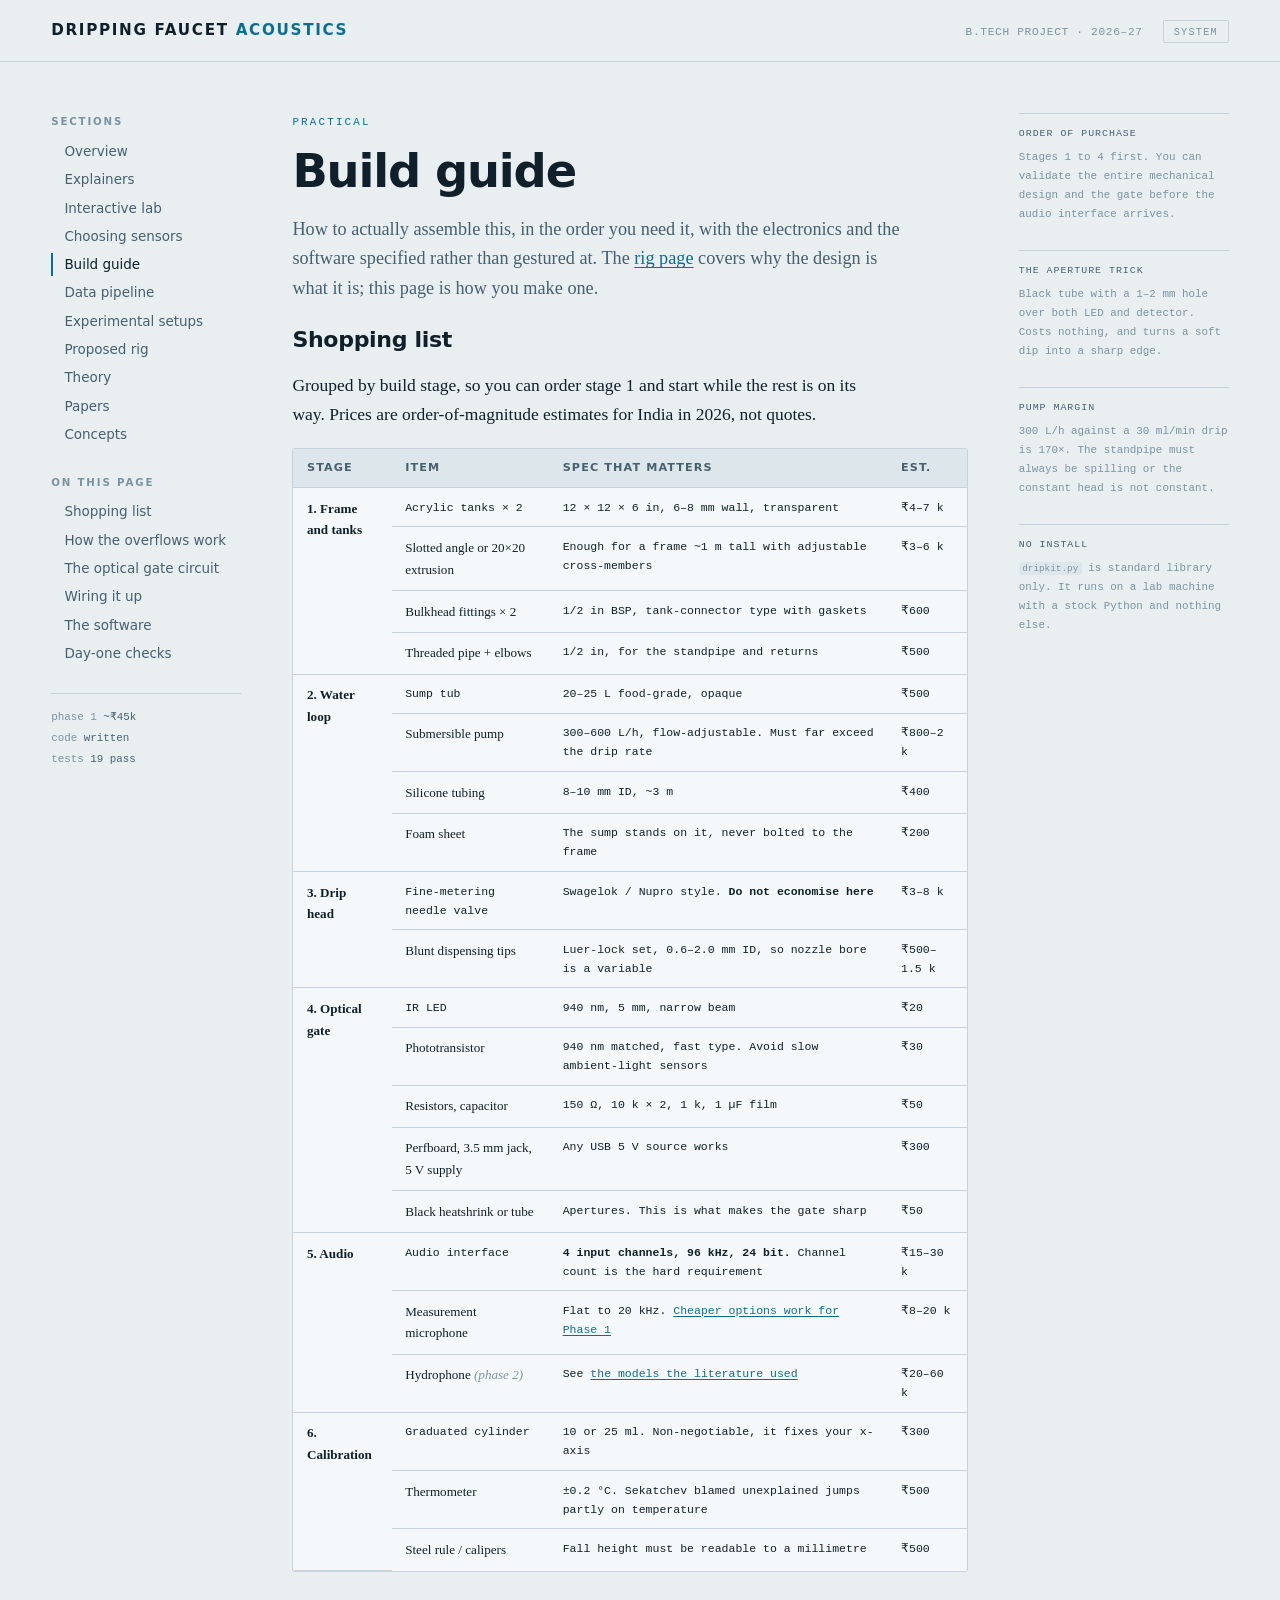
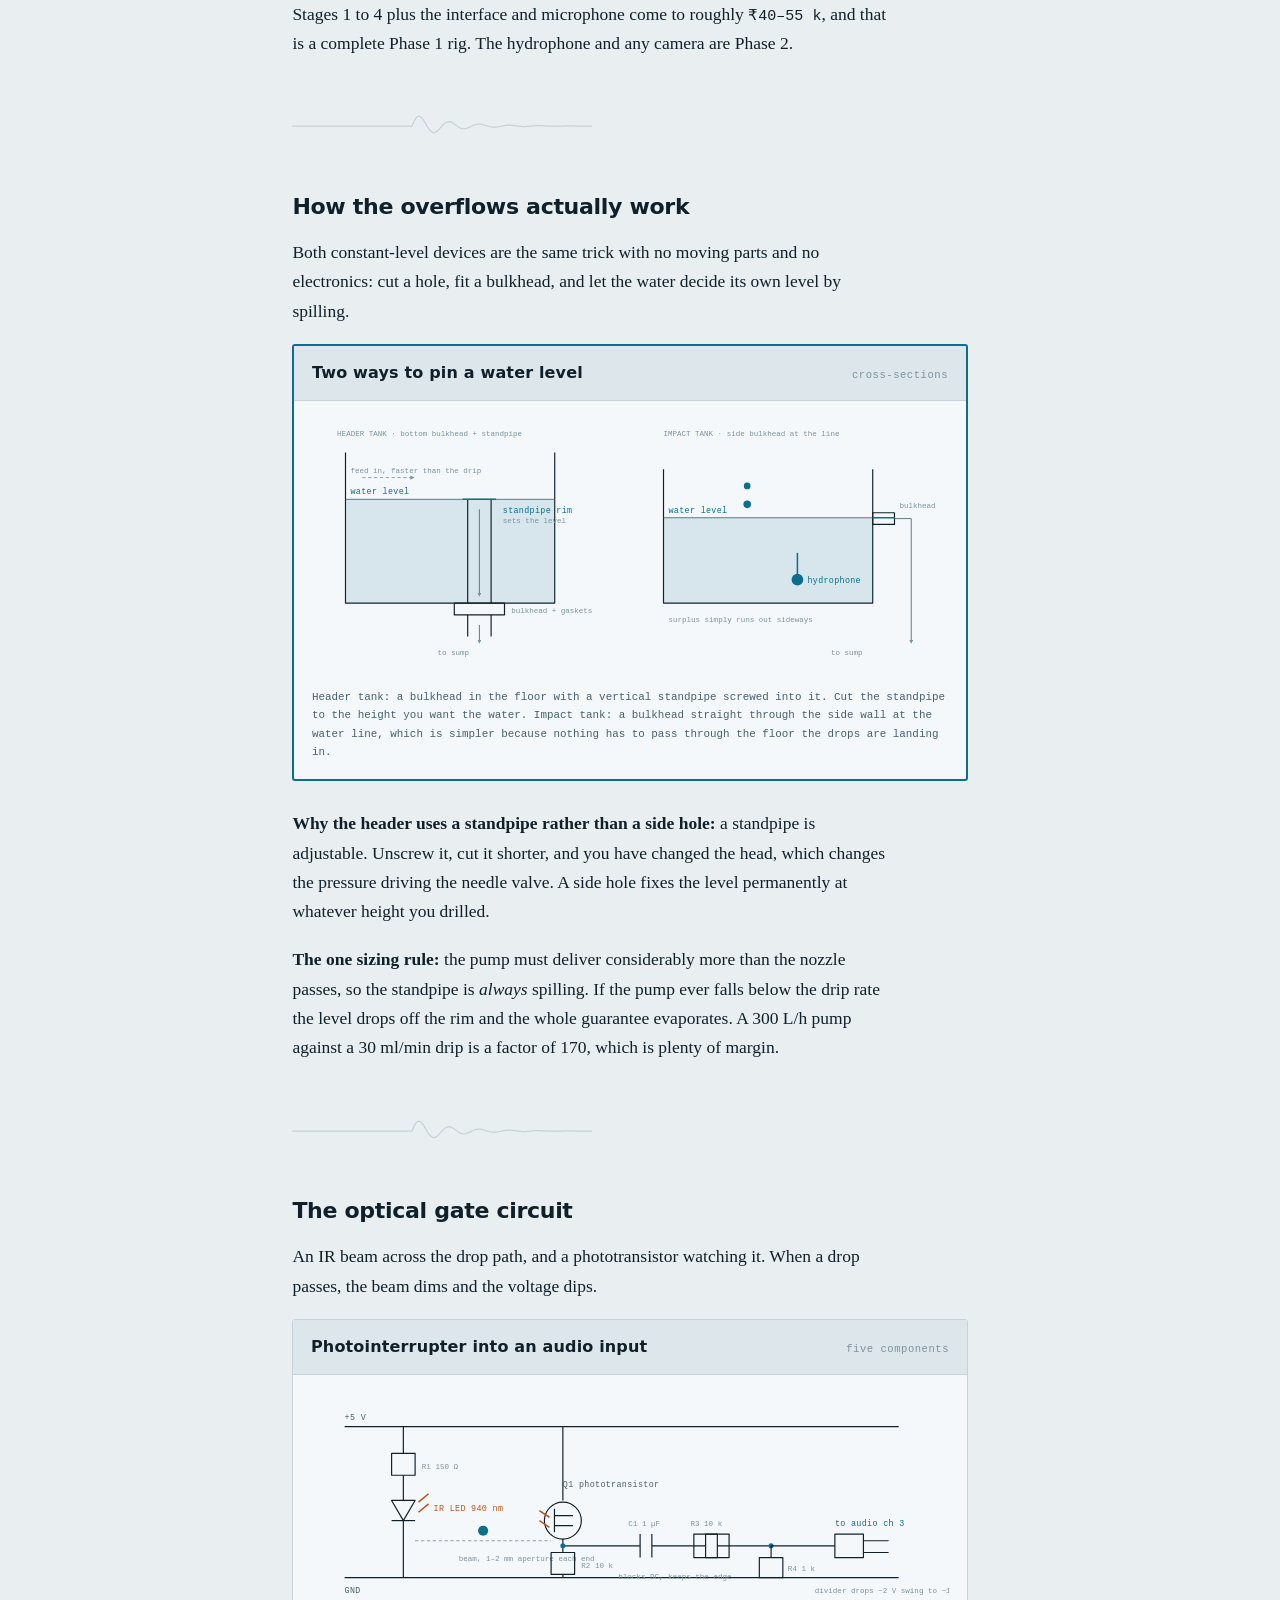
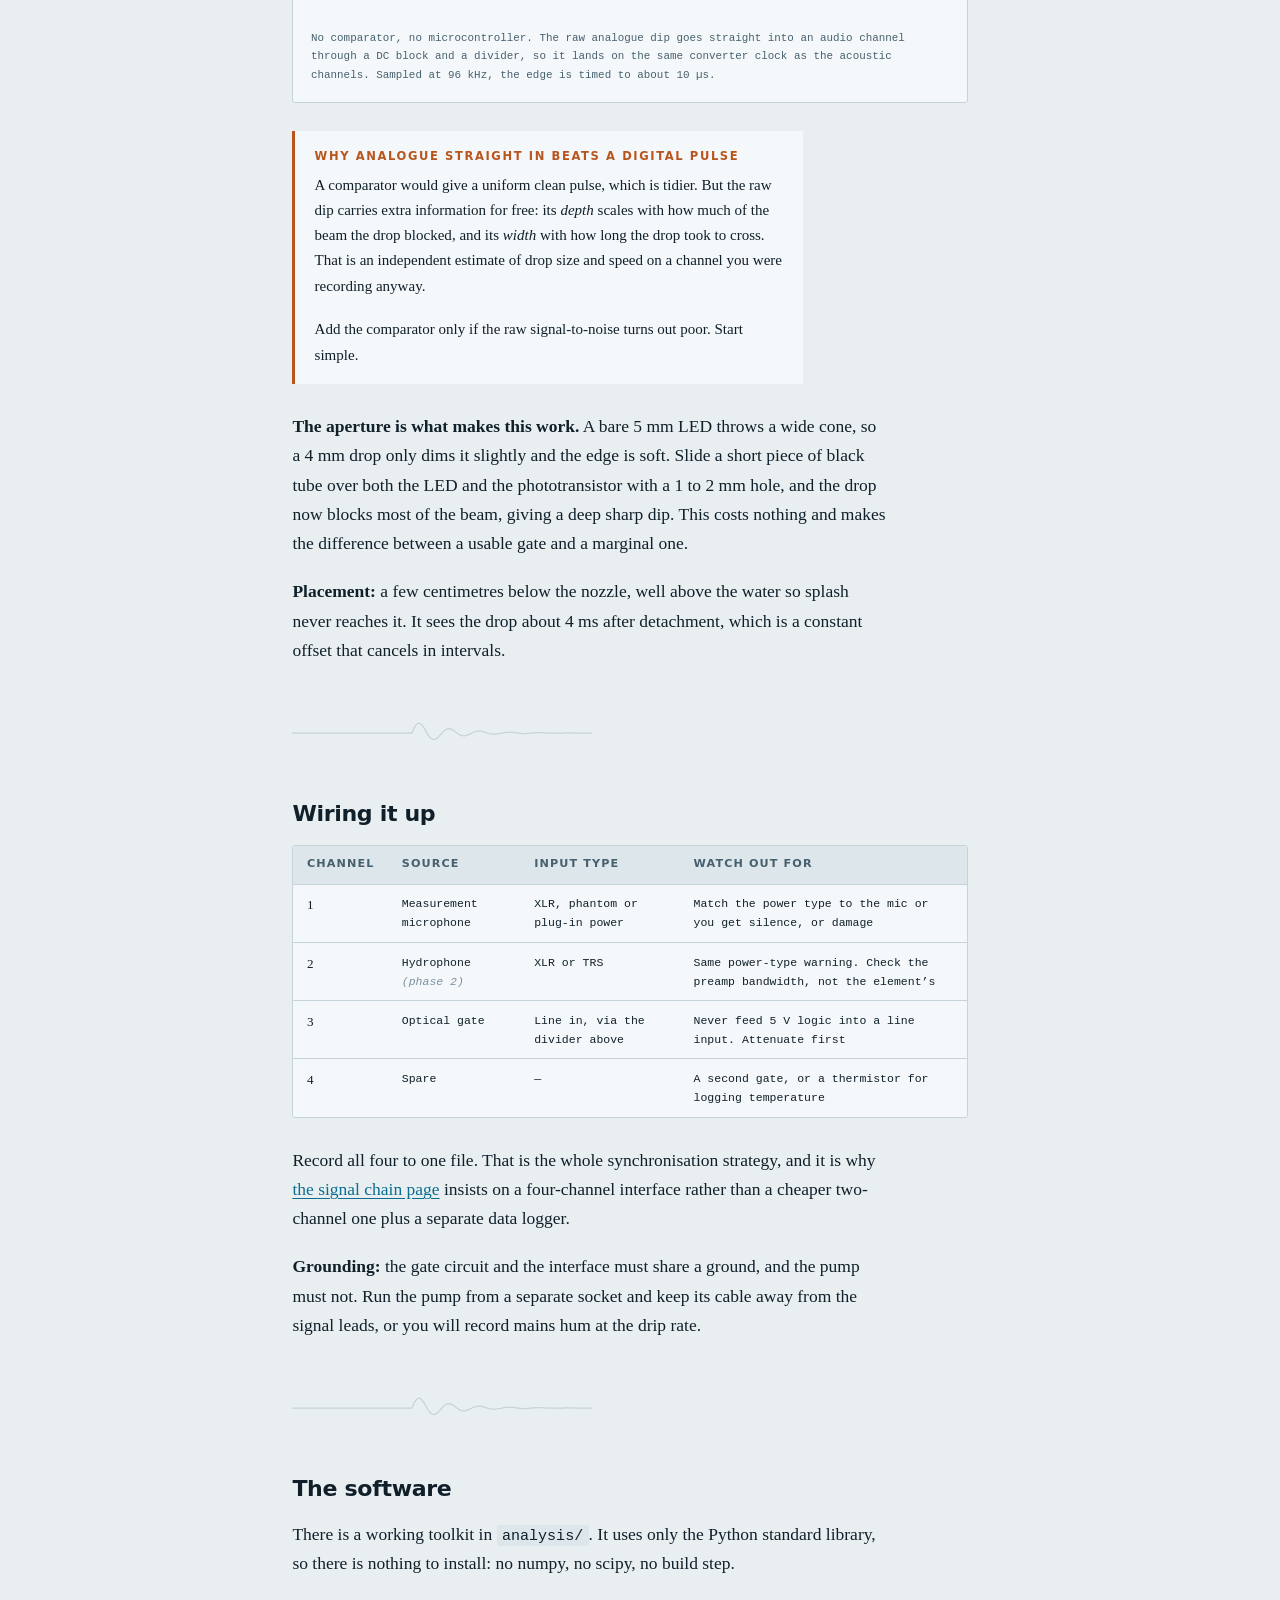
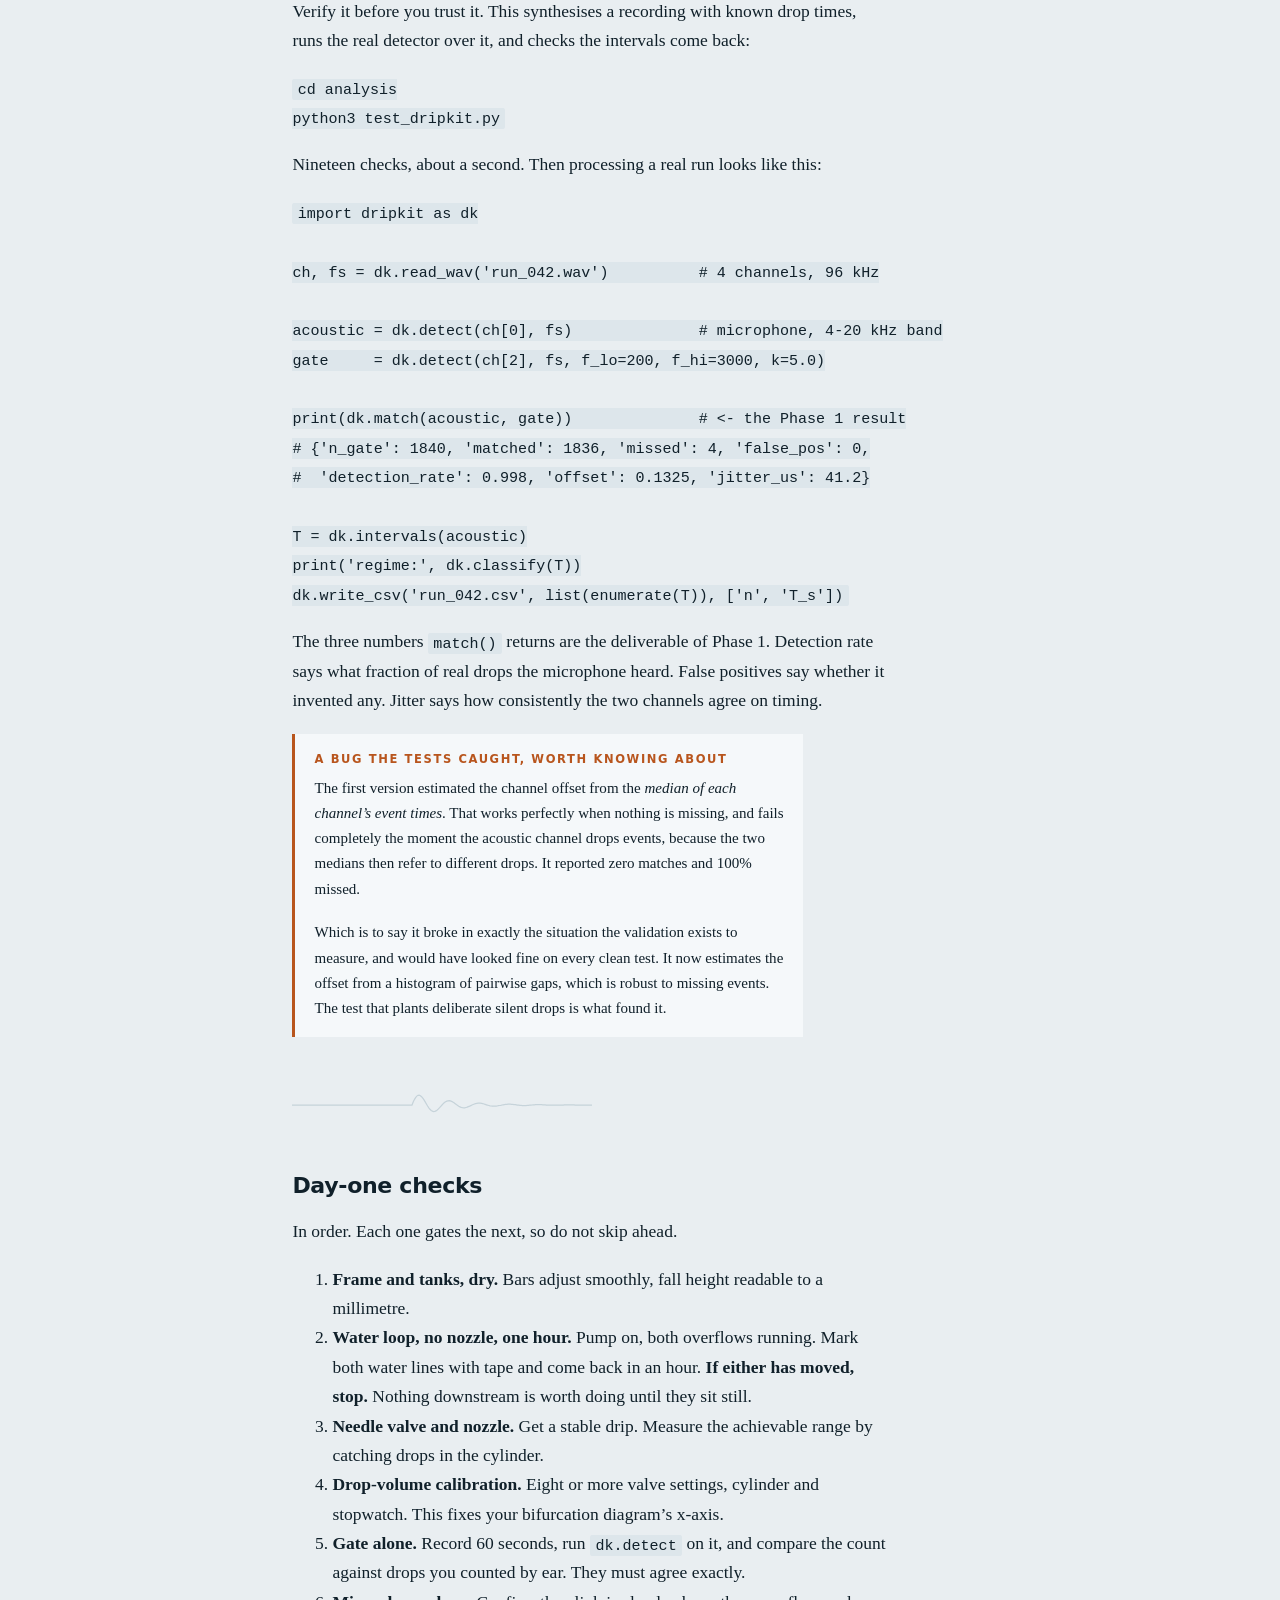
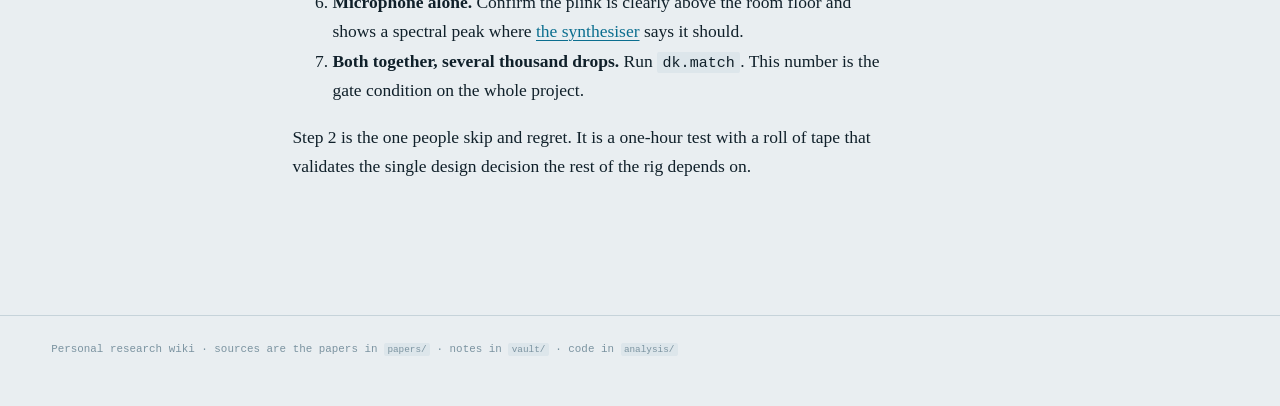
==== commit 6aadc976: "Five more papers, real hydrophone models, and a sensor-selection page Pumphrey & Walton 1988 turns o" ====
--- a/site/build.html
+++ b/site/build.html
@@ -30,6 +30,7 @@
       <li><a href="index.html">Overview</a></li>
       <li><a href="explainers.html">Explainers</a></li>
       <li><a href="lab.html">Interactive lab</a></li>
+      <li><a href="sensors.html">Choosing sensors</a></li>
       <li><a href="build.html" aria-current="page">Build guide</a></li>
       <li><a href="pipeline.html">Data pipeline</a></li>
       <li><a href="setups.html">Experimental setups</a></li>
@@ -89,8 +90,8 @@
           <tr><td>Black heatshrink or tube</td><td>Apertures. This is what makes the gate sharp</td><td>&#8377;50</td></tr>
 
           <tr><td rowspan="3"><strong>5. Audio</strong></td><td>Audio interface</td><td><strong>4 input channels, 96 kHz, 24 bit.</strong> Channel count is the hard requirement</td><td>&#8377;15&ndash;30 k</td></tr>
-          <tr><td>Measurement microphone</td><td>Flat to 20 kHz. Phantom or plug-in power, match the interface</td><td>&#8377;8&ndash;20 k</td></tr>
-          <tr><td>Hydrophone <span class="nr">(phase 2)</span></td><td>See <a href="rig.html#hydrophone">the derived spec</a></td><td>&#8377;20&ndash;60 k</td></tr>
+          <tr><td>Measurement microphone</td><td>Flat to 20 kHz. <a href="sensors.html#buy">Cheaper options work for Phase 1</a></td><td>&#8377;8&ndash;20 k</td></tr>
+          <tr><td>Hydrophone <span class="nr">(phase 2)</span></td><td>See <a href="sensors.html#hydrophones">the models the literature used</a></td><td>&#8377;20&ndash;60 k</td></tr>
 
           <tr><td rowspan="3"><strong>6. Calibration</strong></td><td>Graduated cylinder</td><td>10 or 25 ml. Non-negotiable, it fixes your x-axis</td><td>&#8377;300</td></tr>
           <tr><td>Thermometer</td><td>&plusmn;0.2 &deg;C. Sekatchev blamed unexplained jumps partly on temperature</td><td>&#8377;500</td></tr>
@@ -391,7 +392,7 @@
 </div>
 
 <footer class="foot">
-  Personal research wiki &middot; sources are the eight papers in <code>papers/</code> &middot;
+  Personal research wiki &middot; sources are the papers in <code>papers/</code> &middot;
   notes in <code>vault/</code> &middot; code in <code>analysis/</code>
 </footer>
 
--- a/site/style.css
+++ b/site/style.css
@@ -774,3 +774,93 @@
   outline-offset: 3px;
   border-radius: 1px;
 }
+
+
+/* --- layered schematic ---------------------------------------------------
+   The rig carries four kinds of information at once: plumbing, sensors,
+   wiring and dimensions. Drawn together they compete; each is a layer the
+   reader turns on.
+   ------------------------------------------------------------------------ */
+
+.schem { display: block; width: 100%; height: auto; }
+
+.schem .L-water, .schem .L-sensors, .schem .L-signals,
+.schem .L-labels, .schem .L-dims { display: none; }
+
+.schem.on-water   .L-water   { display: inline; }
+.schem.on-sensors .L-sensors { display: inline; }
+.schem.on-signals .L-signals { display: inline; }
+.schem.on-labels  .L-labels  { display: inline; }
+.schem.on-dims    .L-dims    { display: inline; }
+
+.schem .drop, .schem .ripple, .schem .spill { opacity: 0; }
+
+@media (prefers-reduced-motion: no-preference) {
+  .schem.animate .flow {
+    stroke-dasharray: 5 7;
+    animation: schem-flow 1.1s linear infinite;
+  }
+  .schem.animate .drop {
+    animation: schem-drop 2.1s linear infinite;
+  }
+  .schem.animate .drop.d2 { animation-delay: 0.70s; }
+  .schem.animate .drop.d3 { animation-delay: 1.40s; }
+  .schem.animate .ripple  { animation: schem-ripple 2.1s linear infinite; }
+  .schem.animate .ripple.r2 { animation-delay: 0.70s; }
+  .schem.animate .spill   { animation: schem-spill 1.6s linear infinite; }
+  .schem.animate .impeller {
+    transform-box: view-box;
+    transform-origin: 530px 516px;
+    animation: schem-spin 1.7s linear infinite;
+  }
+}
+
+@keyframes schem-flow  { to { stroke-dashoffset: -12; } }
+@keyframes schem-spin  { to { transform: rotate(360deg); } }
+
+@keyframes schem-drop {
+  0%   { transform: translateY(0);      opacity: 0; }
+  8%   { transform: translateY(8px);    opacity: 1; }
+  82%  { transform: translateY(122px);  opacity: 1; }
+  88%  { transform: translateY(126px);  opacity: 0; }
+  100% { transform: translateY(126px);  opacity: 0; }
+}
+
+@keyframes schem-ripple {
+  0%, 82% { r: 1; opacity: 0; }
+  86%     { r: 3; opacity: 0.75; }
+  100%    { r: 30; opacity: 0; }
+}
+
+@keyframes schem-spill {
+  0%   { opacity: 0; transform: translateY(0); }
+  30%  { opacity: 0.9; }
+  100% { opacity: 0; transform: translateY(14px); }
+}
+
+.layerbar {
+  display: flex;
+  gap: 0.5rem;
+  flex-wrap: wrap;
+  align-items: center;
+  padding: 0.8rem 1.1rem;
+  border-top: 1px solid var(--rule);
+  background: var(--sunk);
+}
+
+.layerbar .lbl {
+  font-family: var(--mono);
+  font-size: 0.62rem;
+  letter-spacing: 0.14em;
+  text-transform: uppercase;
+  color: var(--ink-3);
+  margin-right: 0.2rem;
+}
+
+.layerbar button {
+  font-family: var(--mono);
+  font-size: 0.66rem;
+  letter-spacing: 0.04em;
+  padding: 0.3rem 0.62rem;
+  text-transform: none;
+}
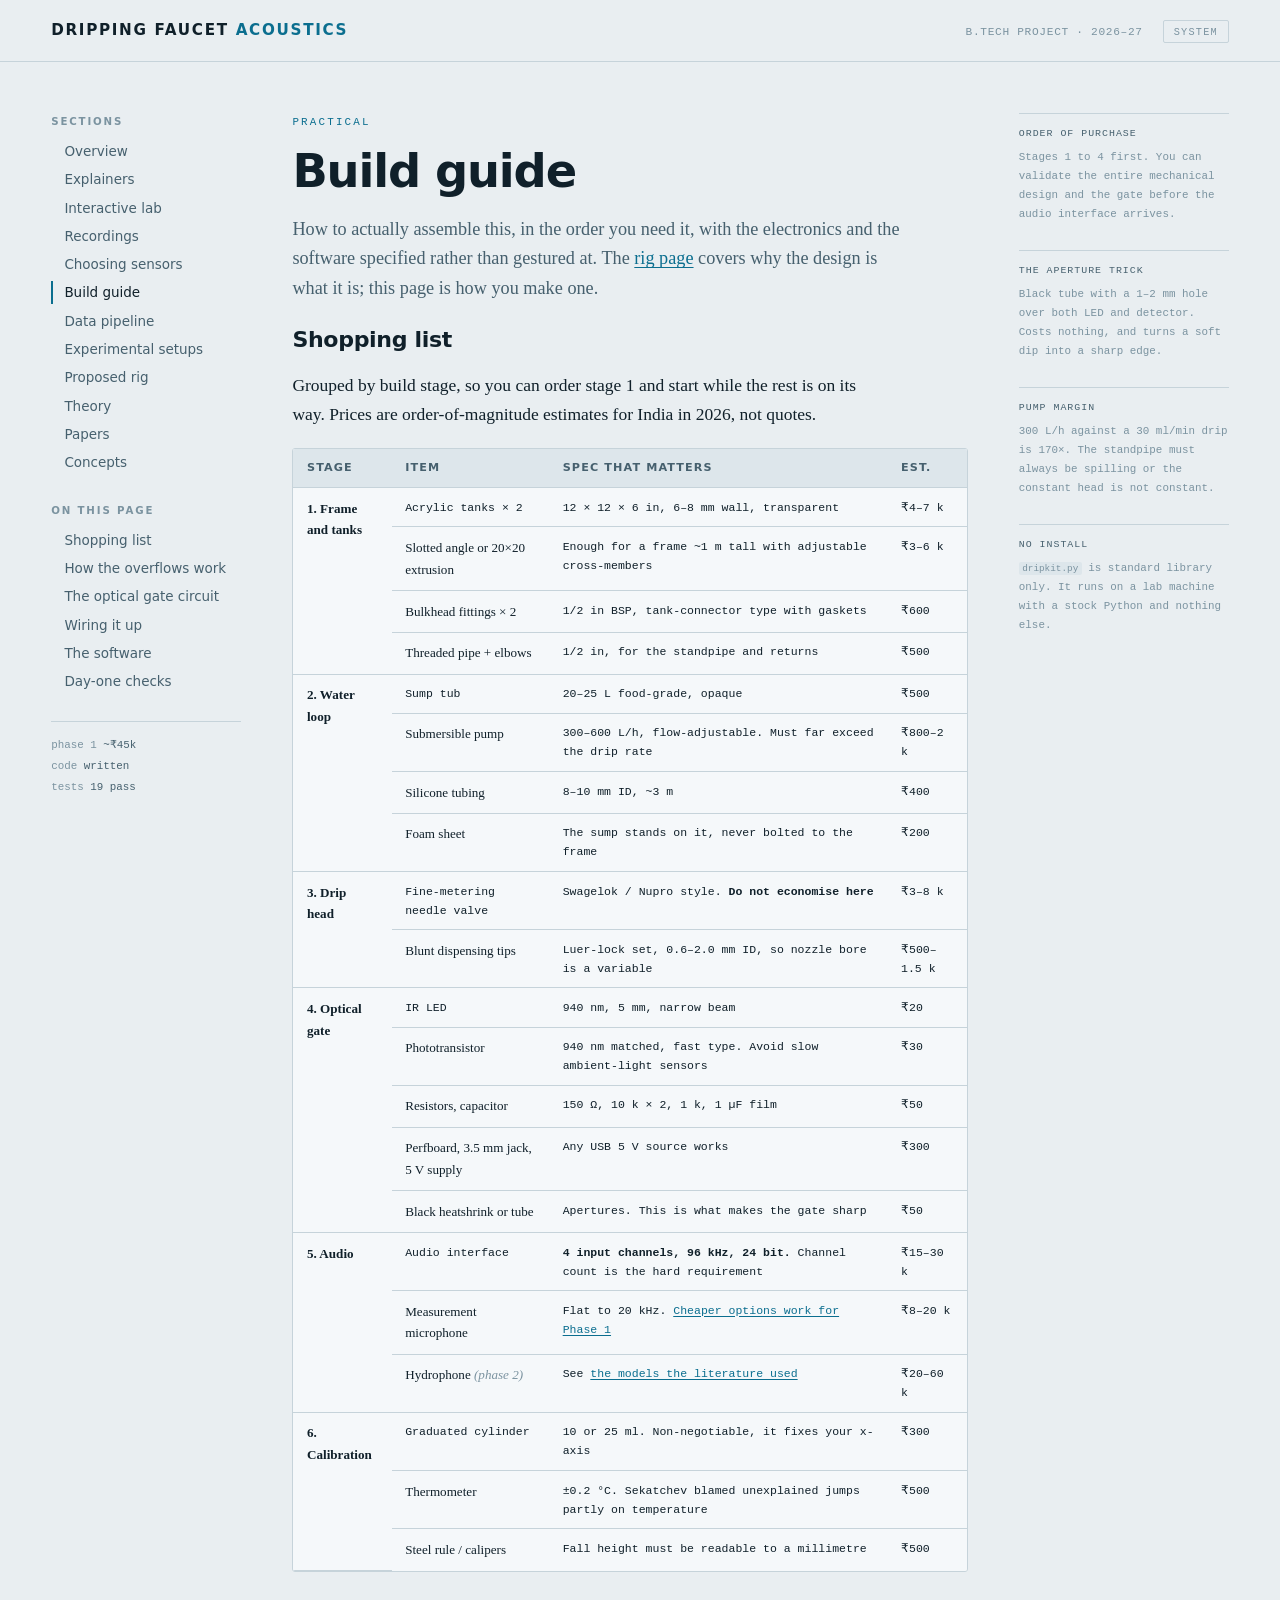
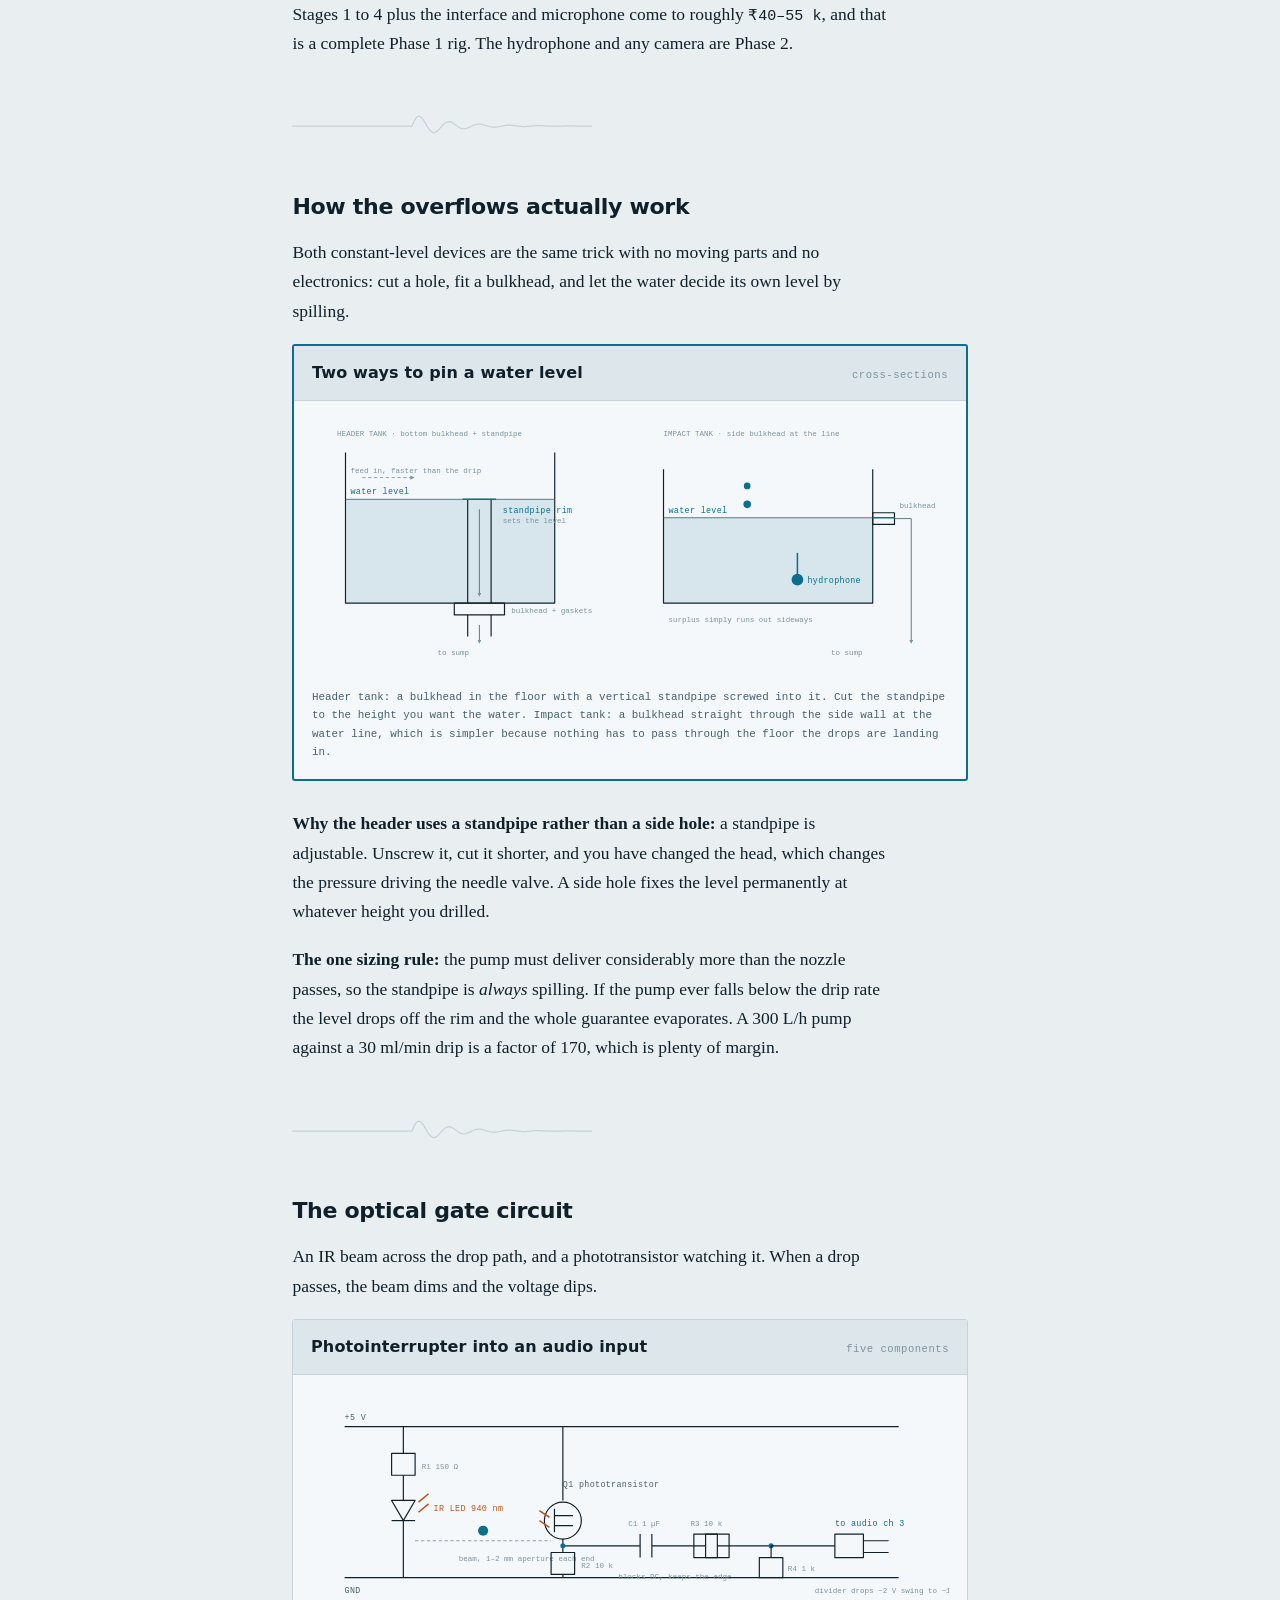
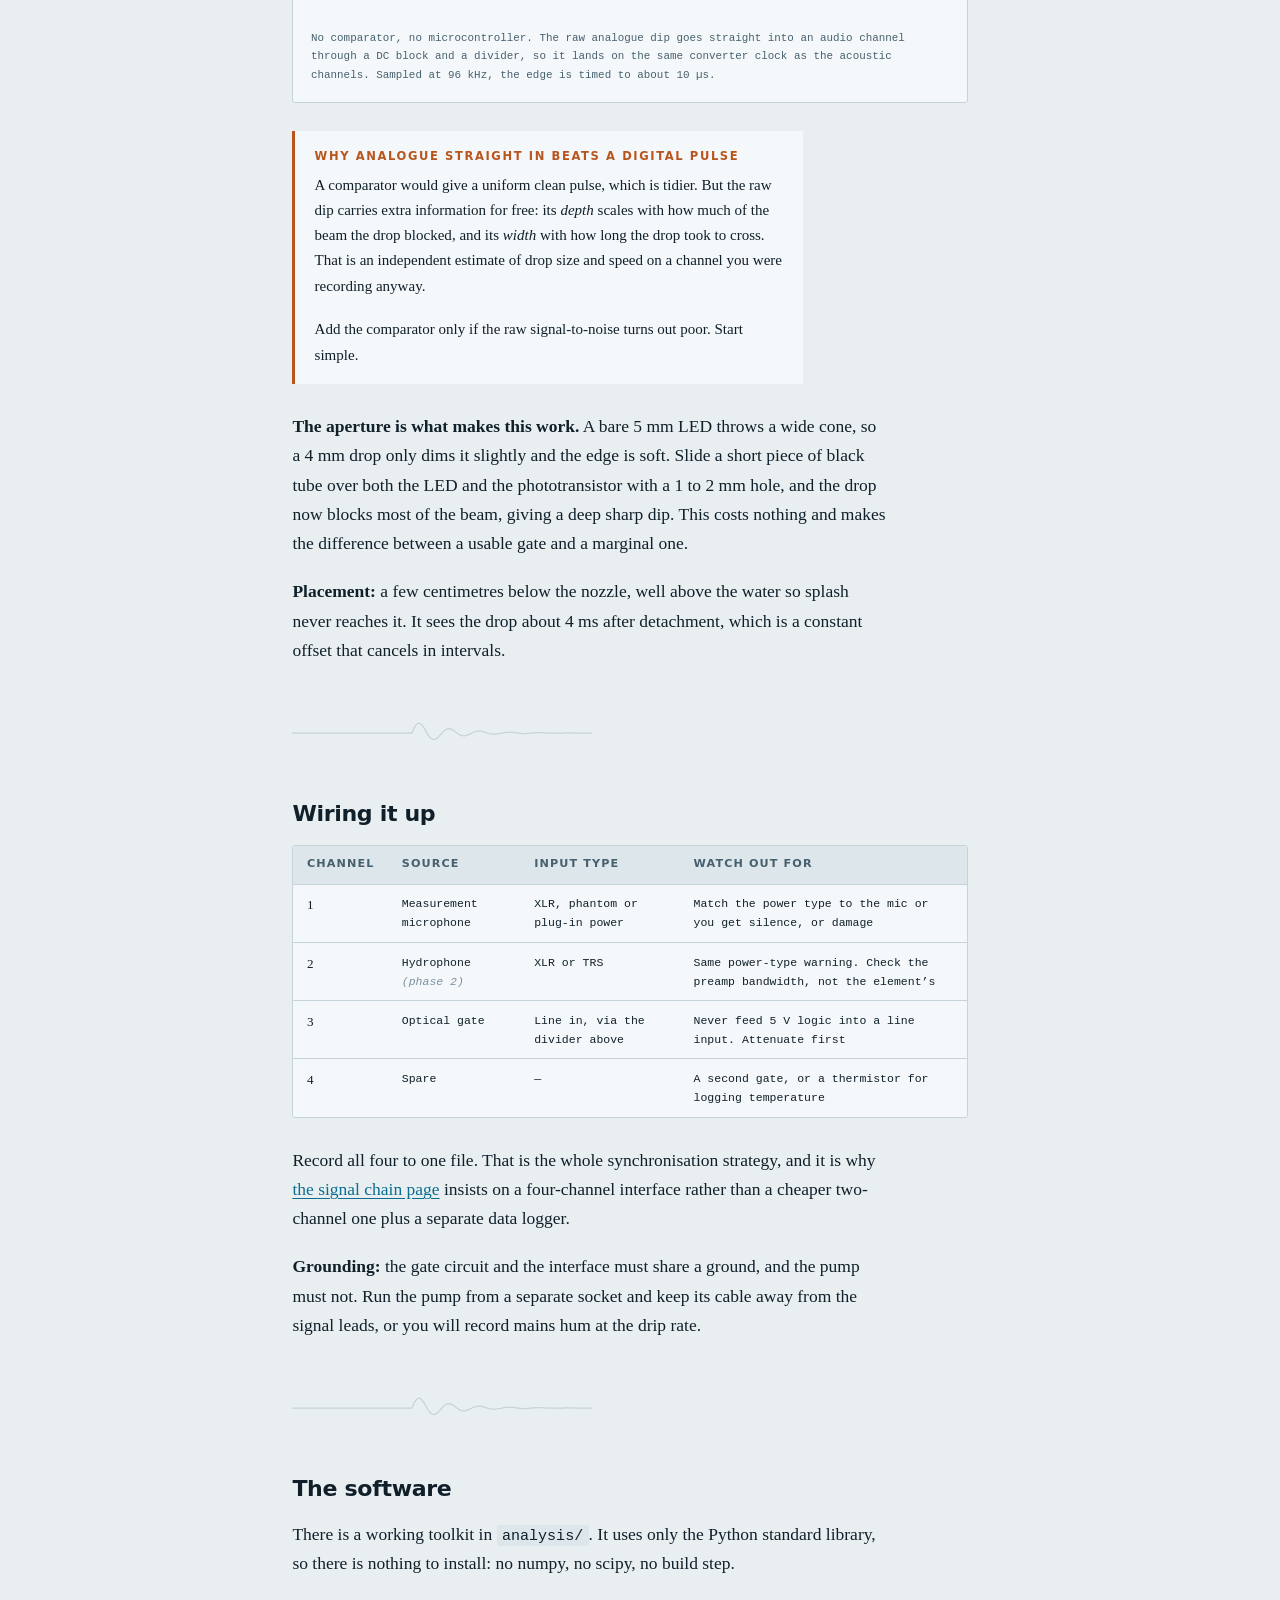
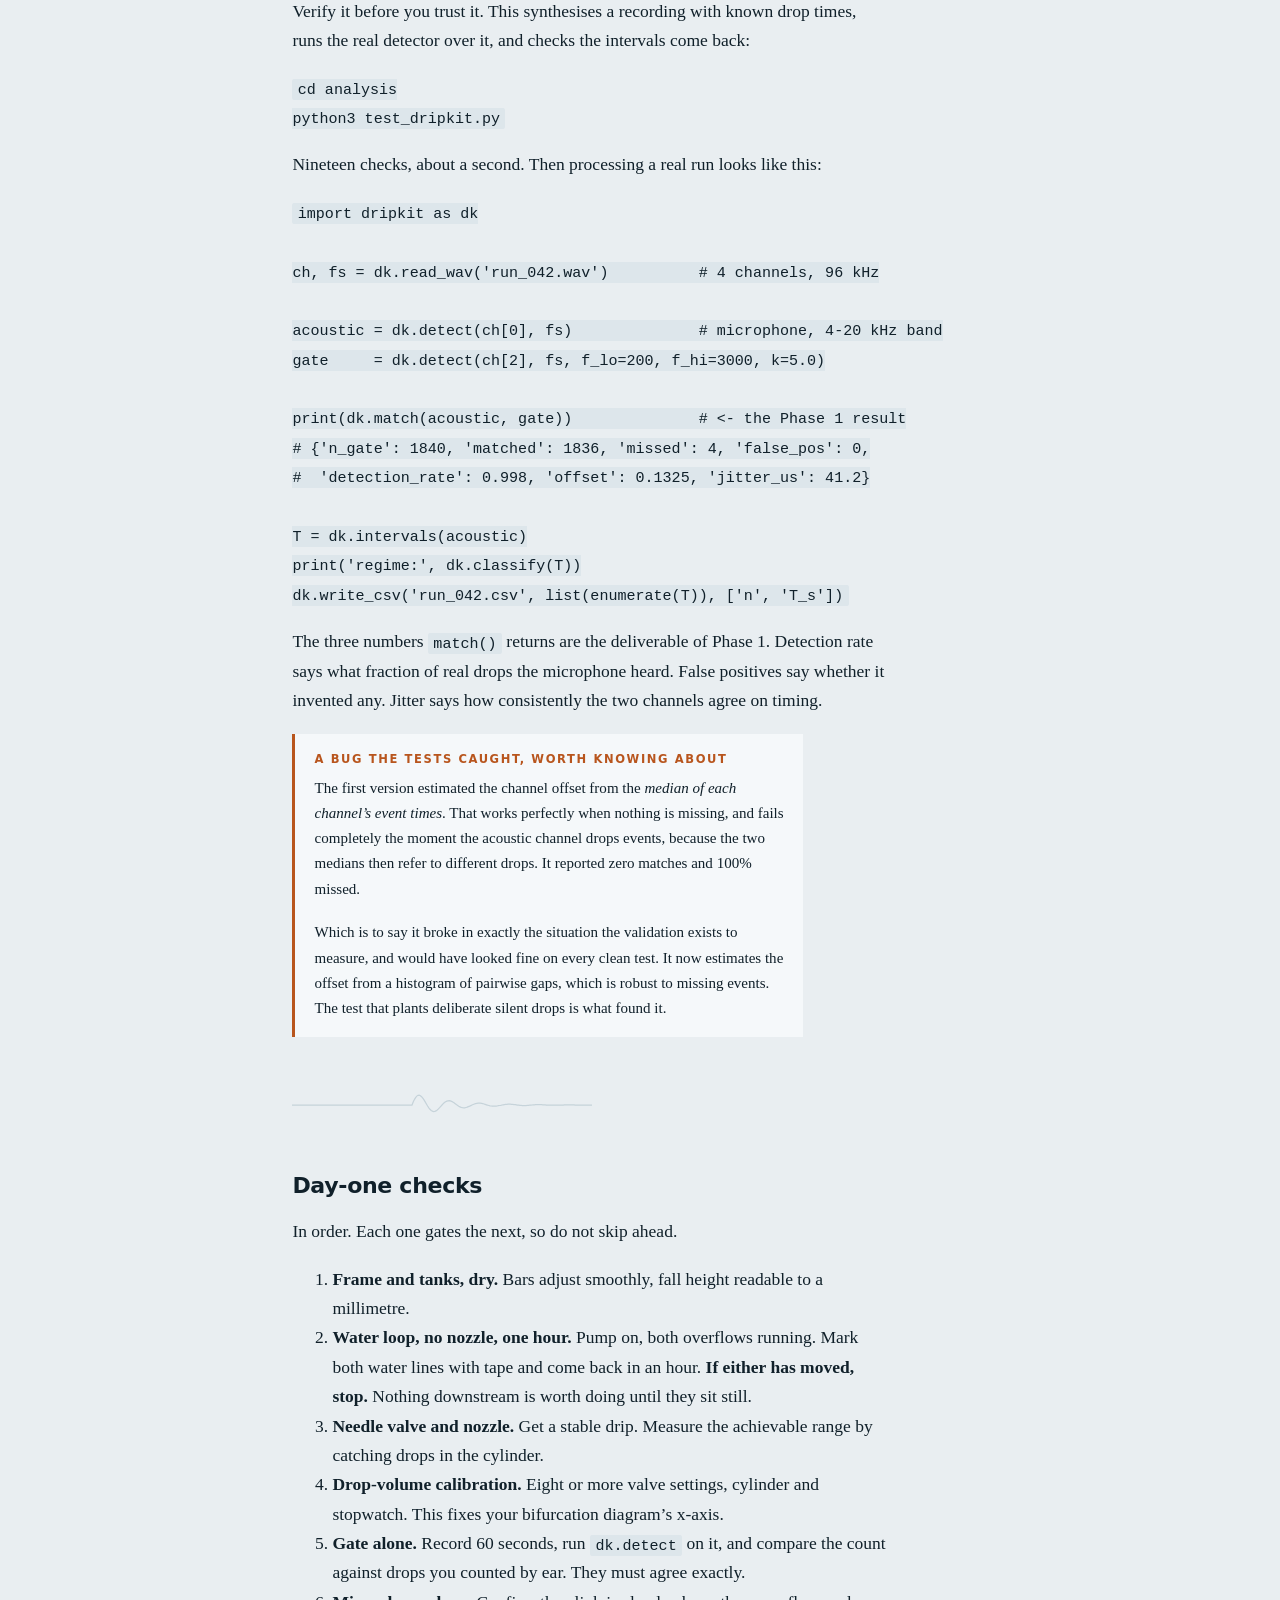
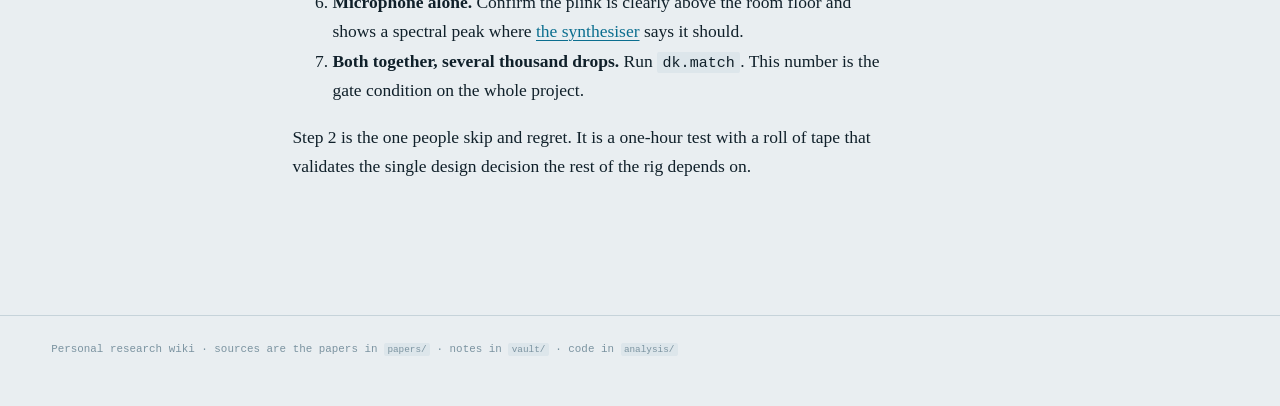
==== commit 547e5282: "Add a recordings page: video and audio on one clock site/recording.html plays a processed recording'" ====
--- a/site/build.html
+++ b/site/build.html
@@ -30,6 +30,7 @@
       <li><a href="index.html">Overview</a></li>
       <li><a href="explainers.html">Explainers</a></li>
       <li><a href="lab.html">Interactive lab</a></li>
+      <li><a href="recording.html">Recordings</a></li>
       <li><a href="sensors.html">Choosing sensors</a></li>
       <li><a href="build.html" aria-current="page">Build guide</a></li>
       <li><a href="pipeline.html">Data pipeline</a></li>
--- a/site/style.css
+++ b/site/style.css
@@ -864,3 +864,78 @@
   padding: 0.3rem 0.62rem;
   text-transform: none;
 }
+
+/* --- recording viewer ----------------------------------------------------
+   Full-width page: the video and the audio lanes share one clock, and the
+   lanes take their height from the video beside them.
+   ------------------------------------------------------------------------ */
+
+.viewer { max-width: 1680px; margin: 0 auto; padding: 1.4rem var(--gap) var(--gap); }
+.viewer > * { max-width: none; }   /* main caps children at reading width; this page is all figures */
+
+.vhead { display: flex; align-items: baseline; gap: 1rem; flex-wrap: wrap; margin-bottom: 1.1rem; }
+.vhead h1 { margin: 0; font-size: 1.6rem; }
+.vhead select {
+  font-family: var(--mono);
+  font-size: 0.8rem;
+  padding: 0.35rem 0.6rem;
+  color: var(--ink);
+  background: var(--surface);
+  border: 1px solid var(--rule);
+  border-radius: 2px;
+}
+.vmeta { font-family: var(--mono); font-size: 0.72rem; letter-spacing: 0.05em; color: var(--ink-3); }
+
+.vgrid { display: grid; grid-template-columns: minmax(0, 3fr) minmax(0, 2fr); gap: 0.9rem; }
+.vgrid video {
+  width: 100%;
+  aspect-ratio: 16 / 9;
+  display: block;
+  background: #000;
+  border: 1px solid var(--rule);
+  border-radius: 2px;
+}
+
+.lanes { display: grid; grid-template-rows: 1.7fr 1fr 1fr 0.62fr; gap: 0.6rem; position: relative; }
+.lane .cap { left: 54px; }
+.lane canvas, .chaos canvas { cursor: crosshair; }
+
+.tip {
+  position: absolute;
+  z-index: 2;
+  pointer-events: none;
+  padding: 0.4rem 0.6rem;
+  font-family: var(--mono);
+  font-size: 0.7rem;
+  line-height: 1.55;
+  white-space: nowrap;
+  color: var(--ink-3);
+  background: var(--surface);
+  border: 1px solid var(--rule);
+  border-radius: 3px;
+  box-shadow: 0 2px 10px rgba(0, 0, 0, 0.12);
+}
+.tip b { color: var(--ink); font-weight: 500; margin-right: 0.5em; font-variant-numeric: tabular-nums; }
+.lane { min-height: 0; }
+.lane canvas, .chaos canvas { position: absolute; inset: 0; }
+
+.scrub { width: 100%; accent-color: var(--hydro); margin: 1rem 0 0; }
+
+.seg { display: inline-flex; }
+.seg button { border-radius: 0; margin-left: -1px; }
+.seg button:first-child { border-radius: 2px 0 0 2px; margin-left: 0; }
+.seg button:last-child { border-radius: 0 2px 2px 0; }
+
+.clock { margin-left: auto; font-family: var(--mono); font-size: 0.8rem; color: var(--ink-2); font-variant-numeric: tabular-nums; }
+
+.chaos { display: grid; grid-template-columns: minmax(0, 1fr) minmax(0, 1.4fr); gap: 0.9rem; margin-top: 1.4rem; }
+.chaos .plot { height: 380px; }
+
+.empty { font-family: var(--mono); font-size: 0.85rem; color: var(--ink-2); }
+
+@media (max-width: 900px) {
+  .vgrid, .chaos { grid-template-columns: minmax(0, 1fr); }
+  .lanes { grid-template-rows: 170px 100px 110px 60px; }
+  .clock { margin-left: 0; width: 100%; }
+  .chaos .plot { height: 300px; }
+}
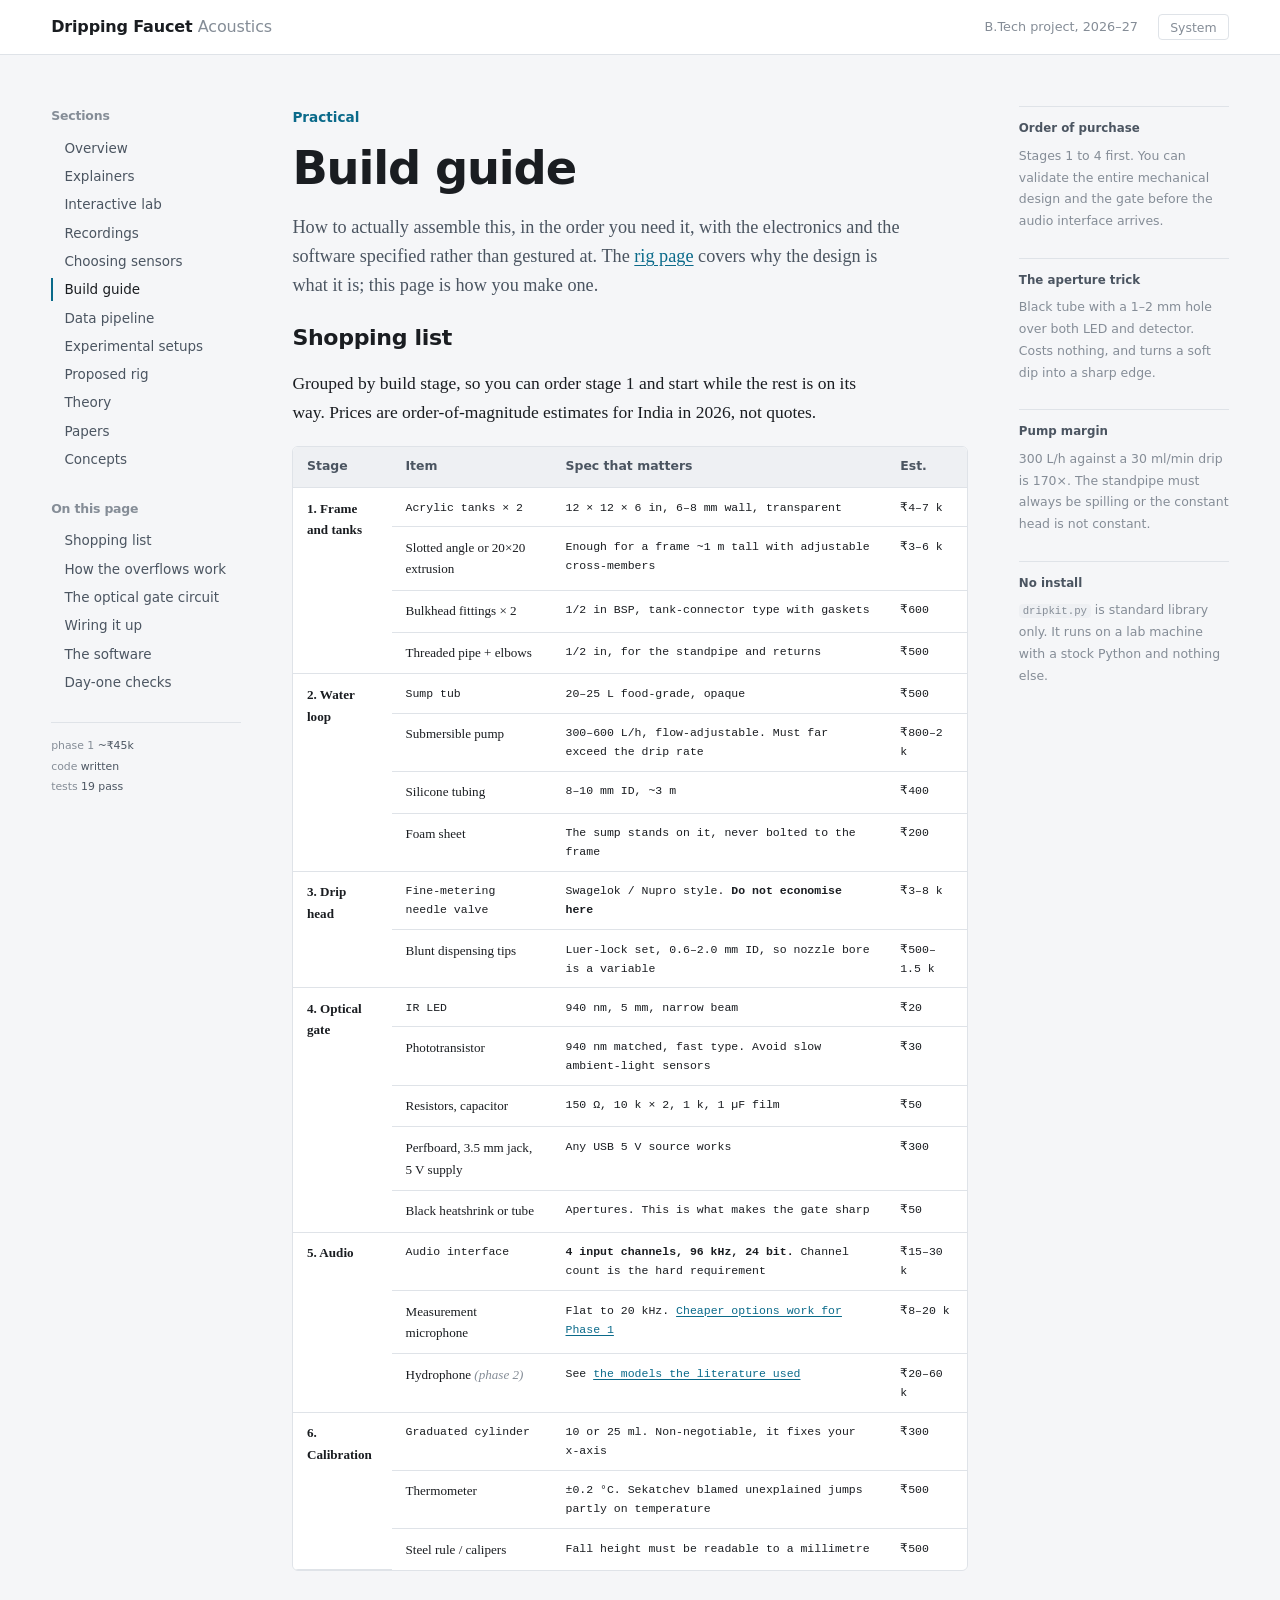
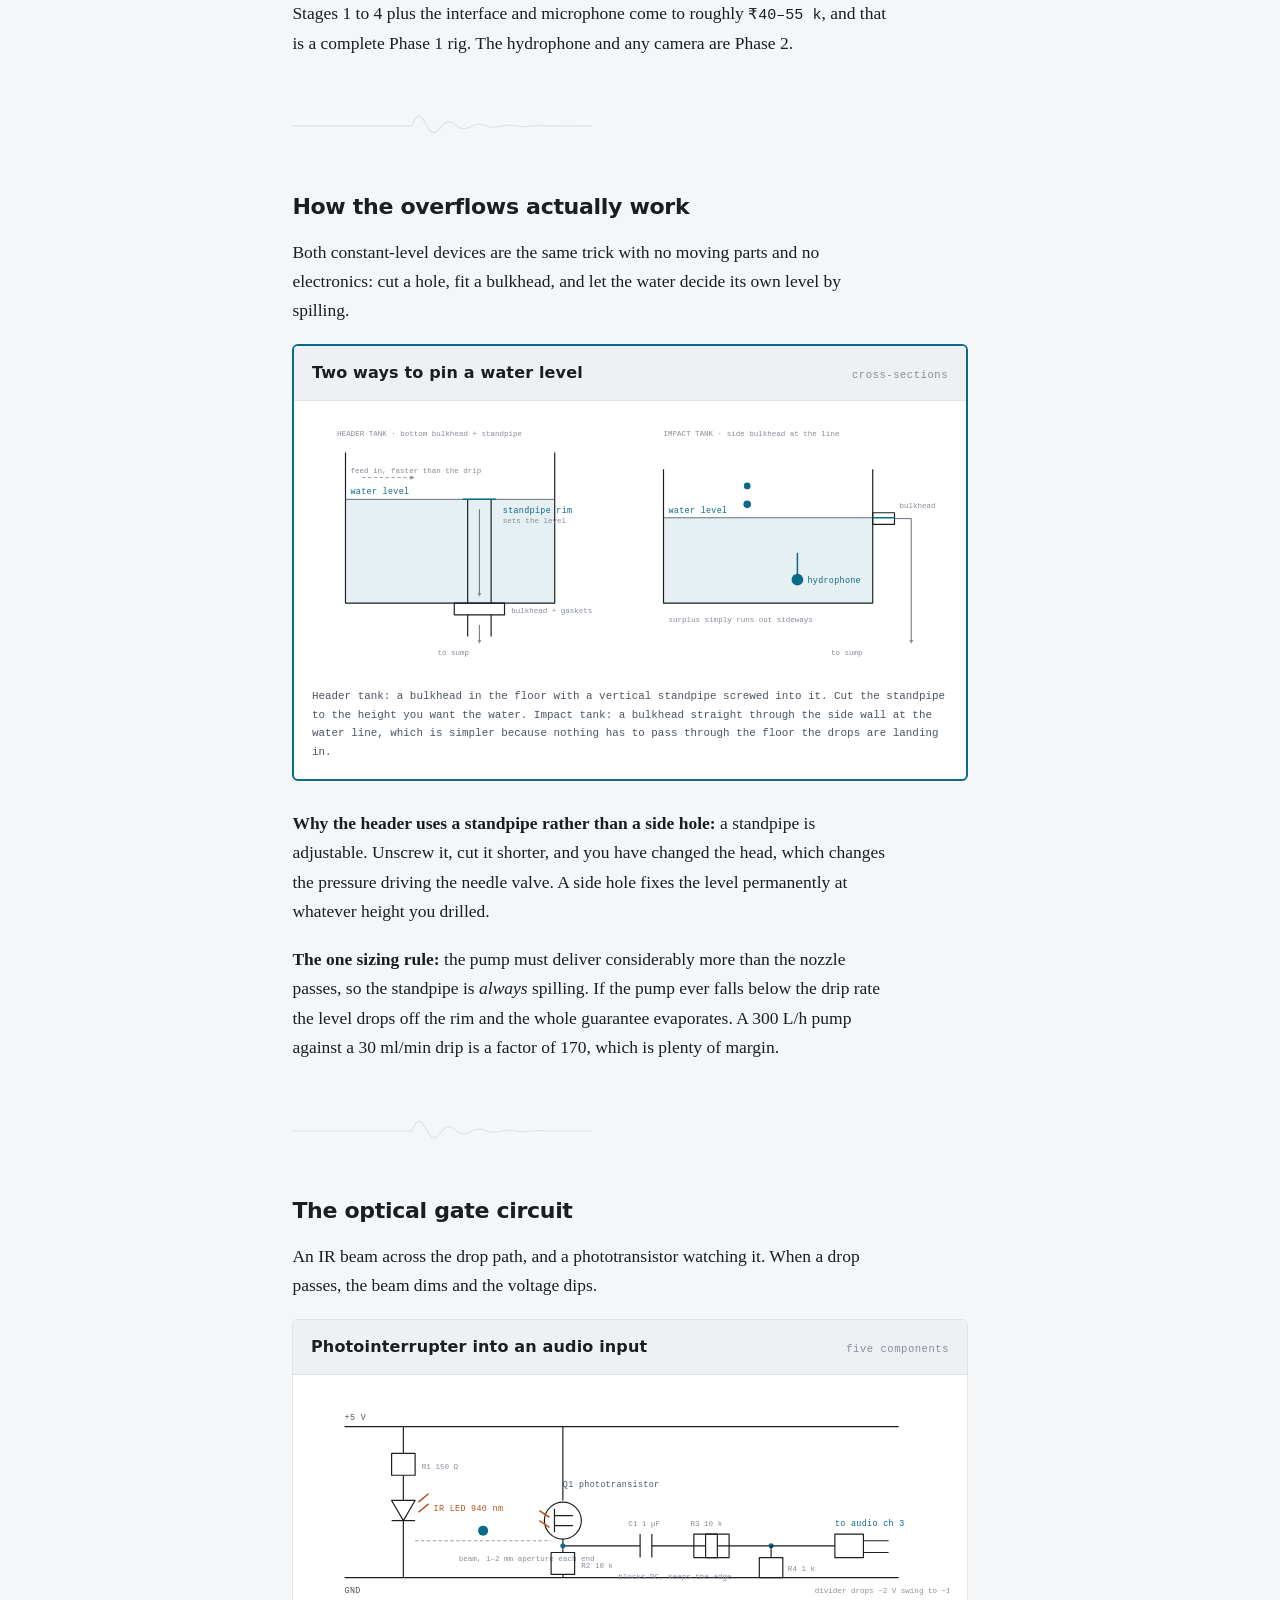
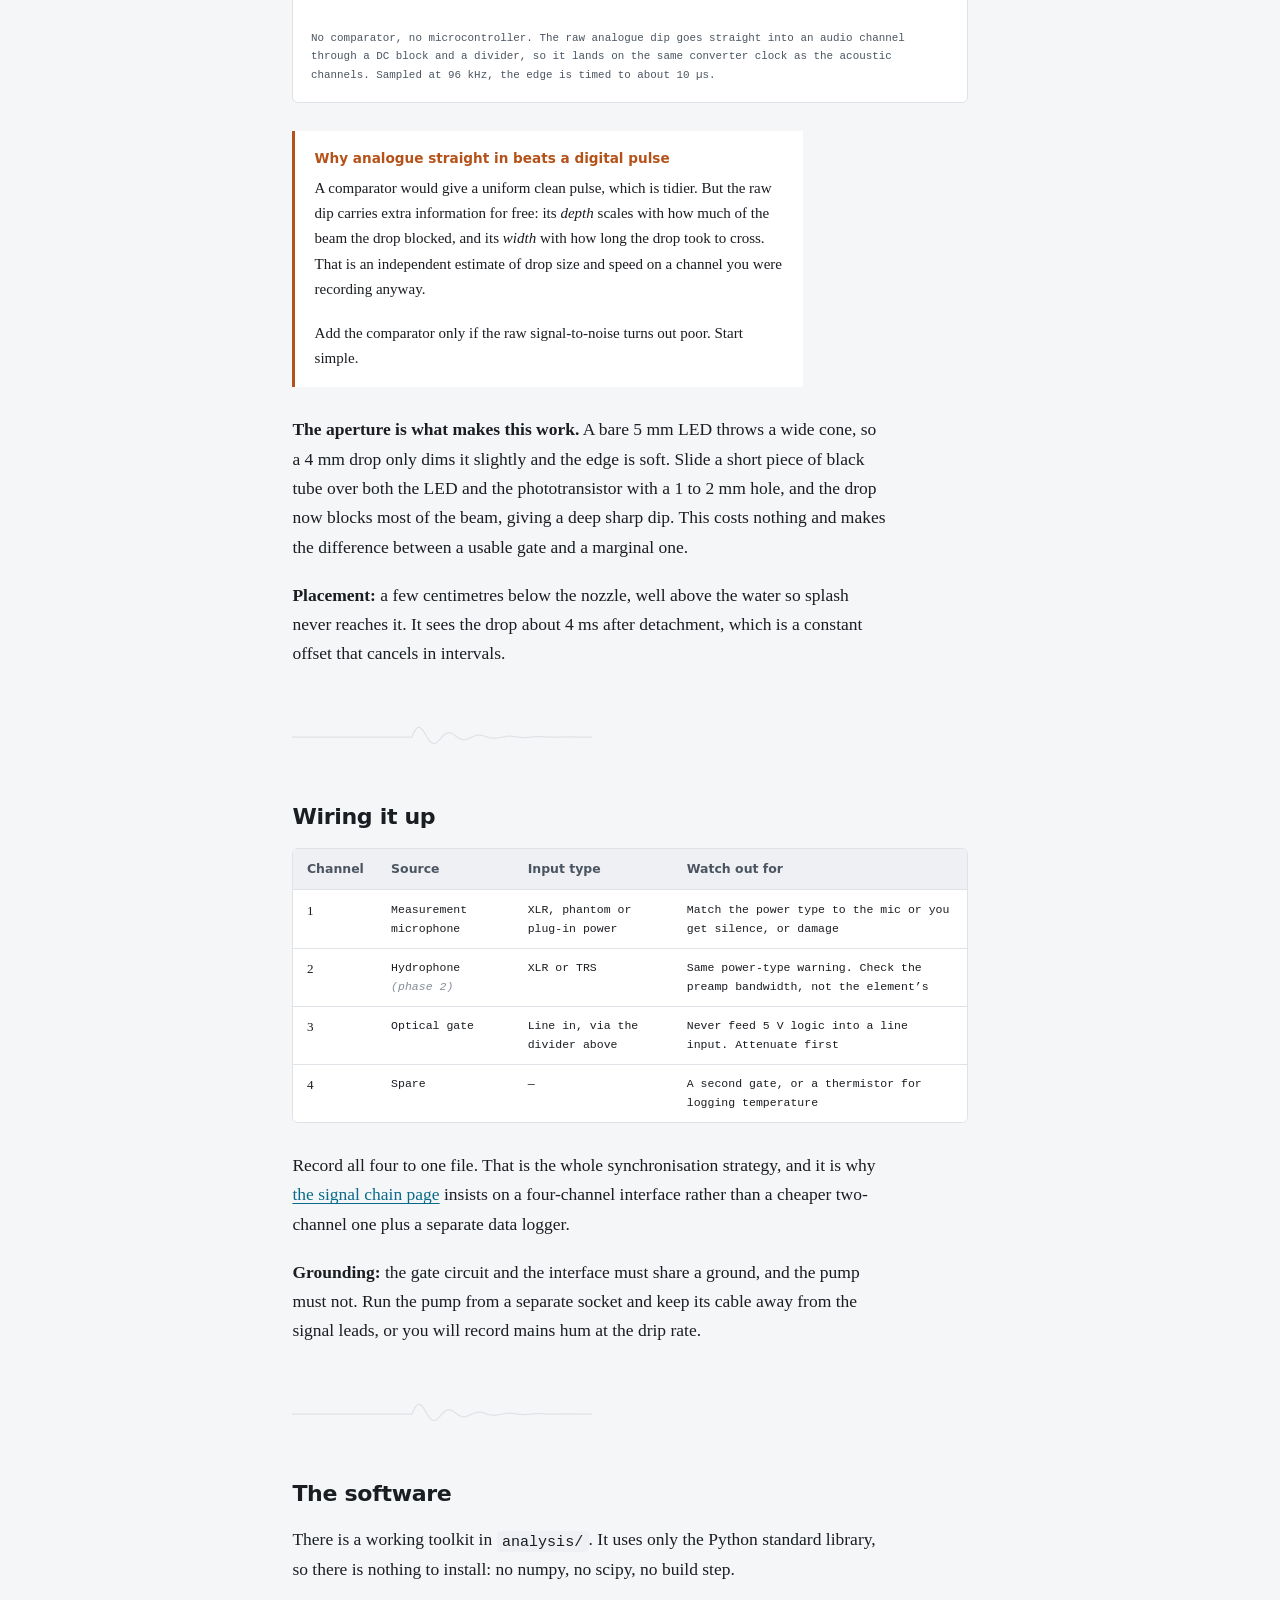
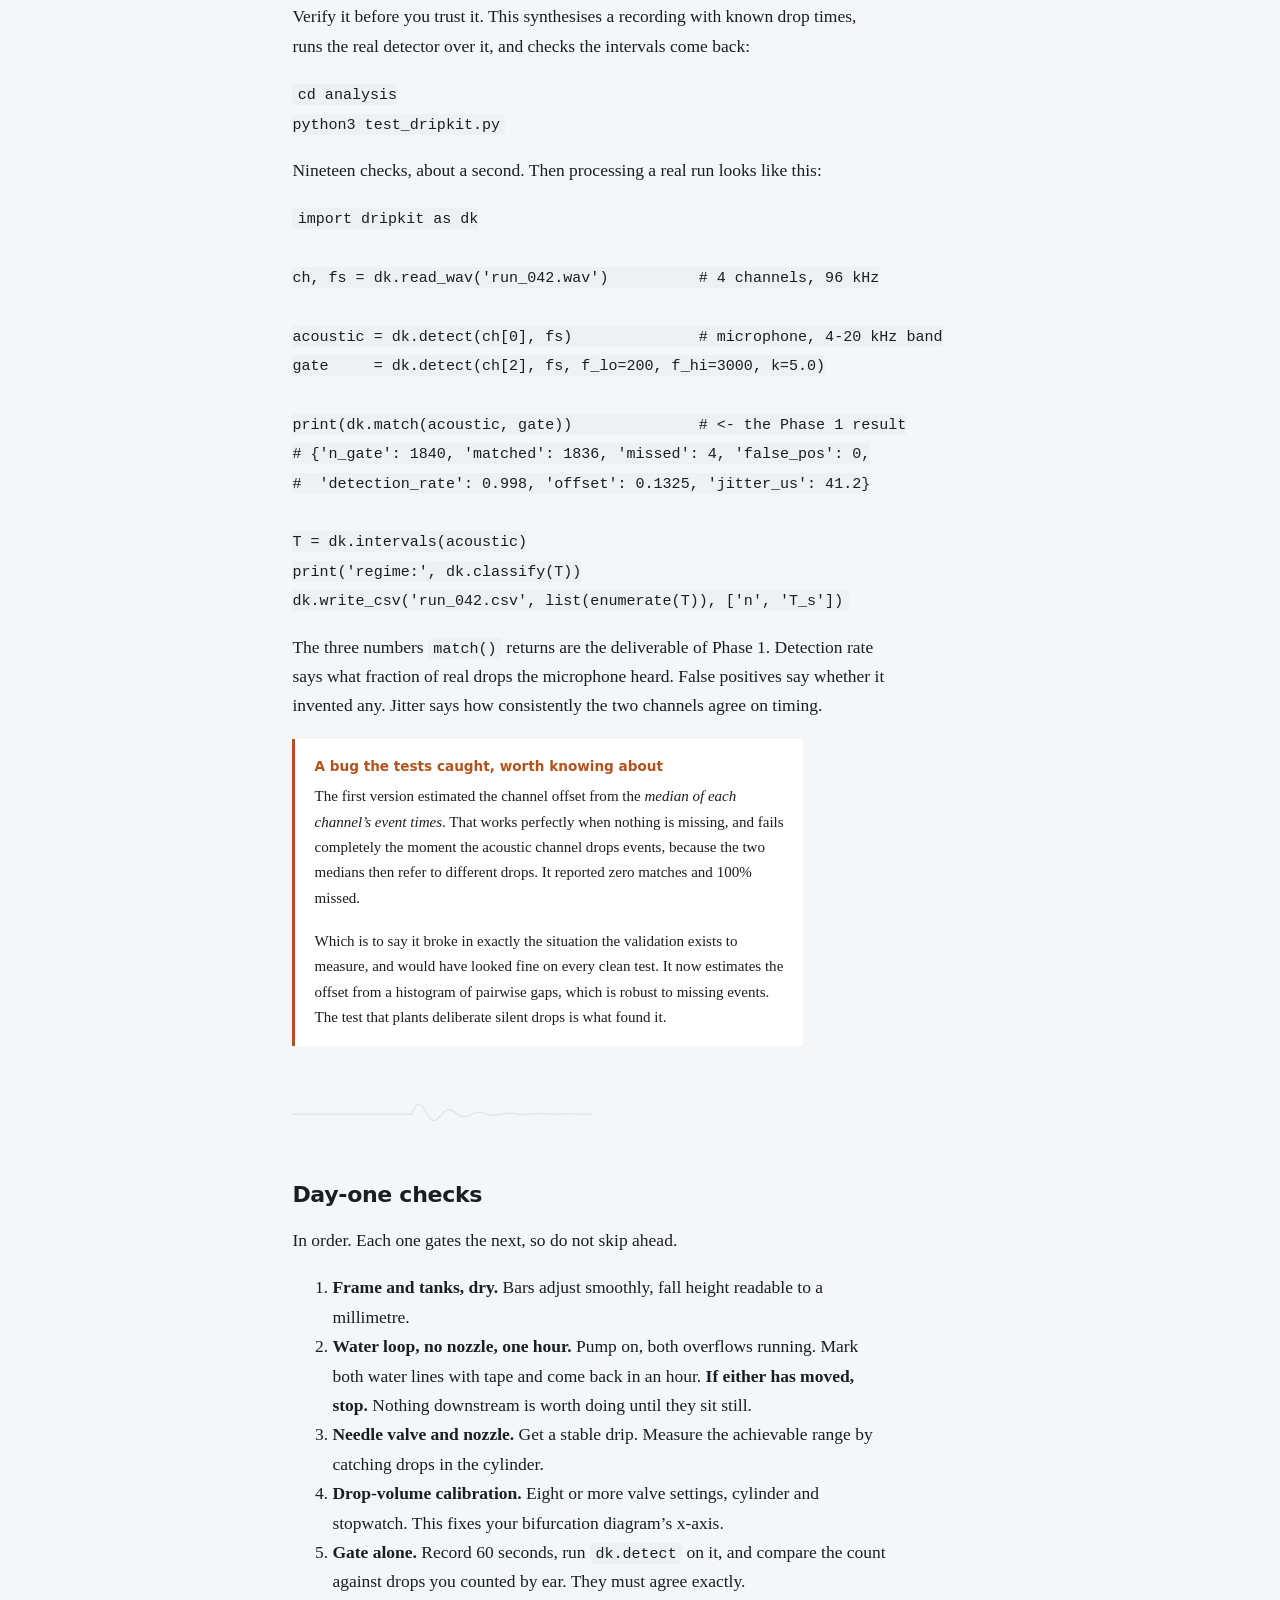
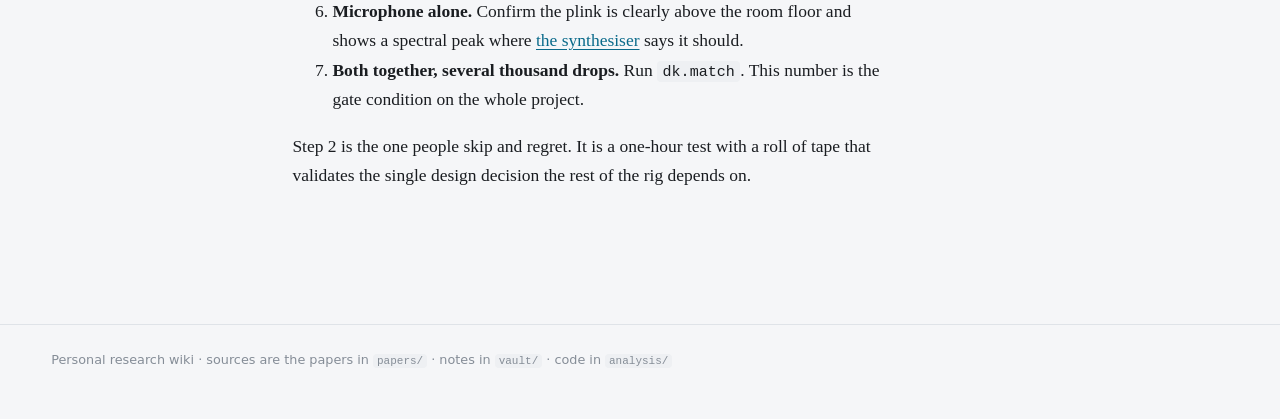
==== commit 5883b07d: "Give the site a plainer, more readable theme White panels on a cool grey page, one system sans for a" ====
--- a/site/build.html
+++ b/site/build.html
@@ -18,7 +18,7 @@
 
 <header class="masthead">
   <a class="wordmark" href="index.html">Dripping&nbsp;Faucet <span>Acoustics</span></a>
-  <span class="masthead-meta">B.TECH PROJECT &middot; 2026&ndash;27</span>
+  <span class="masthead-meta">B.Tech project, 2026&ndash;27</span>
   <button id="themeBtn" class="themetoggle" type="button">System</button>
 </header>
 
--- a/site/style.css
+++ b/site/style.css
@@ -6,54 +6,56 @@
    ========================================================================== */
 
 :root {
-  --ground:  #e9eef1;
-  --surface: #f5f8fa;
-  --sunk:    #dde6eb;
-  --ink:     #10202a;
-  --ink-2:   #46606e;
-  --ink-3:   #7b93a0;
-  --rule:    #c6d3da;
-  --hydro:   #0b6e8f;
-  --aero:    #b8551d;
-  --water:   rgba(11, 110, 143, 0.13);
-
-  --display: "Inter", "Helvetica Neue", "Segoe UI", system-ui, -apple-system, sans-serif;
+  --ground:  #f5f6f8;
+  --surface: #ffffff;
+  --sunk:    #eef0f3;
+  --ink:     #1a1d21;
+  --ink-2:   #4b5561;
+  --ink-3:   #858d97;
+  --rule:    #dfe3e8;
+  --hydro:   #0a6a8a;
+  --aero:    #b4521a;
+  --water:   rgba(10, 106, 138, 0.10);
+
+  --display: -apple-system, BlinkMacSystemFont, "Segoe UI", system-ui, Roboto, "Helvetica Neue", Arial, sans-serif;
   --body:    "Charter", "Bitstream Charter", "Iowan Old Style", "Source Serif Pro", "Palatino Linotype", Georgia, serif;
   --mono:    "JetBrains Mono", "SF Mono", "IBM Plex Mono", "Menlo", "Consolas", monospace;
 
   --gap: clamp(1.5rem, 4vw, 3.5rem);
   --measure: 68ch;
+  --radius: 6px;
 }
 
 @media (prefers-color-scheme: dark) {
   :root:not([data-theme="light"]) {
-    --ground:  #0b141a;
-    --surface: #101d25;
-    --sunk:    #16262f;
-    --ink:     #dce8ed;
-    --ink-2:   #94acb8;
-    --ink-3:   #637c88;
-    --rule:    #26404d;
-    --hydro:   #46b4d8;
-    --aero:    #e2935c;
-    --water:   rgba(70, 180, 216, 0.14);
+    --ground:  #0e1114;
+    --surface: #151a1f;
+    --sunk:    #1c2228;
+    --ink:     #e6e9ec;
+    --ink-2:   #a3acb6;
+    --ink-3:   #6e7883;
+    --rule:    #2a3139;
+    --hydro:   #4fb3d6;
+    --aero:    #e39058;
+    --water:   rgba(79, 179, 214, 0.14);
   }
 }
 
 :root[data-theme="dark"] {
-  --ground:  #0b141a;
-  --surface: #101d25;
-  --sunk:    #16262f;
-  --ink:     #dce8ed;
-  --ink-2:   #94acb8;
-  --ink-3:   #637c88;
-  --rule:    #26404d;
-  --hydro:   #46b4d8;
-  --aero:    #e2935c;
-  --water:   rgba(70, 180, 216, 0.14);
+  --ground:  #0e1114;
+  --surface: #151a1f;
+  --sunk:    #1c2228;
+  --ink:     #e6e9ec;
+  --ink-2:   #a3acb6;
+  --ink-3:   #6e7883;
+  --rule:    #2a3139;
+  --hydro:   #4fb3d6;
+  --aero:    #e39058;
+  --water:   rgba(79, 179, 214, 0.14);
 }
 
 *, *::before, *::after { box-sizing: border-box; }
+[hidden] { display: none !important; }   /* components that set display must still honour the attribute */
 
 body {
   margin: 0;
@@ -70,43 +72,40 @@
 
 .masthead {
   border-bottom: 1px solid var(--rule);
-  padding: 1.1rem var(--gap);
+  background: var(--surface);
+  padding: 0.85rem var(--gap);
   display: flex;
-  align-items: baseline;
+  align-items: center;
   gap: 1.25rem;
   flex-wrap: wrap;
 }
 
 .wordmark {
   font-family: var(--display);
-  font-weight: 620;
-  font-size: 0.95rem;
-  letter-spacing: 0.11em;
-  text-transform: uppercase;
+  font-weight: 650;
+  font-size: 1rem;
+  letter-spacing: -0.01em;
   color: var(--ink);
   text-decoration: none;
 }
 
-.wordmark span { color: var(--hydro); }
+.wordmark span { color: var(--ink-3); font-weight: 500; }
 
 .masthead-meta {
-  font-family: var(--mono);
-  font-size: 0.7rem;
-  letter-spacing: 0.06em;
+  font-family: var(--display);
+  font-size: 0.8rem;
   color: var(--ink-3);
   margin-left: auto;
 }
 
 .themetoggle {
-  font-family: var(--mono);
-  font-size: 0.64rem;
-  letter-spacing: 0.12em;
-  text-transform: uppercase;
-  padding: 0.3rem 0.62rem;
+  font-family: var(--display);
+  font-size: 0.78rem;
+  padding: 0.3rem 0.7rem;
   color: var(--ink-3);
   background: transparent;
   border: 1px solid var(--rule);
-  border-radius: 2px;
+  border-radius: 4px;
   cursor: pointer;
   transition: color 0.14s, border-color 0.14s;
 }
@@ -121,7 +120,7 @@
 
 .paperfig {
   border: 1px solid var(--rule);
-  border-radius: 3px;
+  border-radius: var(--radius);
   background: var(--surface);
   margin: 0 0 1.9rem;
   overflow: hidden;
@@ -137,9 +136,9 @@
 .paperfig.narrow img { max-width: 620px; margin: 0 auto; }
 
 .paperfig figcaption {
-  font-family: var(--mono);
-  font-size: 0.68rem;
-  line-height: 1.75;
+  font-family: var(--display);
+  font-size: 0.78rem;
+  line-height: 1.6;
   color: var(--ink-2);
   padding: 0.85rem 1.1rem;
   border-top: 1px solid var(--rule);
@@ -188,9 +187,7 @@
 }
 
 .sidenav h2 {
-  font-size: 0.64rem;
-  letter-spacing: 0.18em;
-  text-transform: uppercase;
+  font-size: 0.78rem;
   color: var(--ink-3);
   font-weight: 600;
   margin: 0 0 0.6rem;
@@ -212,7 +209,7 @@
 .sidenav a[aria-current="page"] { color: var(--ink); border-left-color: var(--hydro); }
 
 .tally {
-  font-family: var(--mono);
+  font-family: var(--display);
   font-size: 0.68rem;
   color: var(--ink-3);
   line-height: 1.9;
@@ -229,10 +226,9 @@
 main > .bleed { max-width: none; }
 
 .eyebrow {
-  font-family: var(--mono);
-  font-size: 0.68rem;
-  letter-spacing: 0.2em;
-  text-transform: uppercase;
+  font-family: var(--display);
+  font-size: 0.85rem;
+  font-weight: 600;
   color: var(--hydro);
   margin: 0 0 0.9rem;
 }
@@ -282,7 +278,7 @@
 code {
   background: var(--sunk);
   padding: 0.1em 0.36em;
-  border-radius: 2px;
+  border-radius: 4px;
 }
 
 .hydro-t { color: var(--hydro); }
@@ -310,7 +306,7 @@
 .trace-card {
   background: var(--surface);
   border: 1px solid var(--rule);
-  border-radius: 3px;
+  border-radius: var(--radius);
   padding: 1.5rem 1.5rem 1.1rem;
   margin: 2rem 0;
 }
@@ -333,8 +329,8 @@
   display: flex;
   gap: 1.5rem;
   flex-wrap: wrap;
-  font-family: var(--mono);
-  font-size: 0.7rem;
+  font-family: var(--display);
+  font-size: 0.78rem;
   color: var(--ink-2);
   margin-top: 0.9rem;
   padding-top: 0.8rem;
@@ -358,8 +354,8 @@
 .rail {
   position: sticky;
   top: var(--gap);
-  font-family: var(--mono);
-  font-size: 0.68rem;
+  font-family: var(--display);
+  font-size: 0.78rem;
   line-height: 1.75;
   color: var(--ink-3);
 }
@@ -373,10 +369,9 @@
 .rail b {
   display: block;
   color: var(--ink-2);
-  font-weight: 400;
-  letter-spacing: 0.1em;
-  text-transform: uppercase;
-  font-size: 0.62rem;
+  font-family: var(--display);
+  font-weight: 600;
+  font-size: 0.74rem;
   margin-bottom: 0.35rem;
 }
 
@@ -394,7 +389,7 @@
 
 .rig {
   border: 1px solid var(--rule);
-  border-radius: 3px;
+  border-radius: var(--radius);
   background: var(--surface);
   margin: 0 0 1.75rem;
   overflow: hidden;
@@ -461,7 +456,7 @@
 
 /* --- spec table --------------------------------------------------------- */
 
-.tablewrap { overflow-x: auto; margin: 0 0 1.75rem; border: 1px solid var(--rule); border-radius: 3px; }
+.tablewrap { overflow-x: auto; margin: 0 0 1.75rem; border: 1px solid var(--rule); border-radius: var(--radius); }
 
 table { border-collapse: collapse; width: 100%; font-size: 0.8rem; background: var(--surface); }
 
@@ -475,9 +470,7 @@
 th {
   font-family: var(--display);
   font-weight: 600;
-  font-size: 0.7rem;
-  letter-spacing: 0.1em;
-  text-transform: uppercase;
+  font-size: 0.78rem;
   color: var(--ink-2);
   background: var(--sunk);
   white-space: nowrap;
@@ -501,7 +494,7 @@
   background: var(--surface);
   border: 1px solid var(--rule);
   border-left: 3px solid var(--hydro);
-  border-radius: 0 3px 3px 0;
+  border-radius: 0 var(--radius) var(--radius) 0;
   padding: 0.9rem 1.15rem;
   margin: 0 0 1.3rem;
   overflow-x: auto;
@@ -511,9 +504,9 @@
 
 .eq .tag {
   display: block;
-  font-size: 0.66rem;
-  letter-spacing: 0.14em;
-  text-transform: uppercase;
+  font-family: var(--display);
+  font-size: 0.78rem;
+  font-weight: 600;
   color: var(--ink-3);
   margin-bottom: 0.45rem;
 }
@@ -544,7 +537,7 @@
 }
 
 .callout p:last-child { margin-bottom: 0; }
-.callout b { font-family: var(--display); font-size: 0.72rem; letter-spacing: 0.14em; text-transform: uppercase; color: var(--aero); display: block; margin-bottom: 0.4rem; }
+.callout b { font-family: var(--display); font-size: 0.85rem; font-weight: 600; color: var(--aero); display: block; margin-bottom: 0.4rem; }
 
 /* --- interactive lab ----------------------------------------------------
    Controls borrow the schematic vocabulary: mono labels, hairline rules,
@@ -553,7 +546,7 @@
 
 .panel {
   border: 1px solid var(--rule);
-  border-radius: 3px;
+  border-radius: var(--radius);
   background: var(--surface);
   margin: 0 0 2rem;
   overflow: hidden;
@@ -600,25 +593,26 @@
 
 .plot {
   border: 1px solid var(--rule);
-  border-radius: 2px;
+  border-radius: 4px;
   background: var(--ground);
   position: relative;
   min-height: 200px;
 }
 
-.plot canvas { display: block; width: 100%; height: 100%; border-radius: 2px; }
+.plot canvas { display: block; width: 100%; height: 100%; border-radius: 4px; }
 
 .plot .cap {
   position: absolute;
   top: 6px;
   left: 8px;
-  font-family: var(--mono);
-  font-size: 0.62rem;
-  letter-spacing: 0.1em;
-  text-transform: uppercase;
-  color: var(--ink-3);
+  font-family: var(--display);
+  font-size: 0.72rem;
+  font-weight: 500;
+  color: var(--ink-2);
   pointer-events: none;
 }
+
+.plot .cap::first-letter { text-transform: uppercase; }
 
 .controls {
   display: grid;
@@ -655,26 +649,25 @@
   color: var(--ink);
   background: var(--ground);
   border: 1px solid var(--rule);
-  border-radius: 2px;
+  border-radius: 4px;
 }
 
 .btnrow { display: flex; gap: 0.6rem; flex-wrap: wrap; align-items: center; margin-top: 1rem; }
 
 button {
   font-family: var(--display);
-  font-size: 0.78rem;
-  letter-spacing: 0.06em;
-  padding: 0.48rem 0.95rem;
+  font-size: 0.8rem;
+  padding: 0.45rem 0.85rem;
   color: var(--ink);
-  background: var(--ground);
-  border: 1px solid var(--rule);
-  border-radius: 2px;
+  background: var(--surface);
+  border: 1px solid var(--rule);
+  border-radius: 4px;
   cursor: pointer;
   transition: border-color 0.14s, color 0.14s;
 }
 
 button:hover { border-color: var(--hydro); color: var(--hydro); }
-button[aria-pressed="true"] { border-color: var(--hydro); color: var(--hydro); background: var(--sunk); }
+button[aria-pressed="true"] { border-color: var(--hydro); color: var(--hydro); background: var(--water); }
 button:focus-visible { outline: 2px solid var(--hydro); outline-offset: 2px; }
 
 .readout {
@@ -689,9 +682,8 @@
 
 .readout div span {
   display: block;
-  font-size: 0.62rem;
-  letter-spacing: 0.12em;
-  text-transform: uppercase;
+  font-family: var(--display);
+  font-size: 0.78rem;
   color: var(--ink-3);
   margin-bottom: 0.2rem;
 }
@@ -714,7 +706,7 @@
   padding: 0.8rem 1rem;
   border-left: 3px solid var(--hydro);
   background: var(--sunk);
-  border-radius: 0 2px 2px 0;
+  border-radius: 0 4px 4px 0;
 }
 
 .verdict.warn { border-left-color: var(--aero); }
@@ -722,7 +714,7 @@
 .progress {
   height: 3px;
   background: var(--sunk);
-  border-radius: 2px;
+  border-radius: 4px;
   overflow: hidden;
   margin-top: 0.9rem;
 }
@@ -746,7 +738,7 @@
 .doc pre {
   background: var(--sunk);
   border: 1px solid var(--rule);
-  border-radius: 3px;
+  border-radius: var(--radius);
   padding: 1rem 1.1rem;
   overflow-x: auto;
   font-family: var(--mono);
@@ -761,8 +753,8 @@
   border-top: 1px solid var(--rule);
   margin-top: 4rem;
   padding: 1.5rem var(--gap) 3rem;
-  font-family: var(--mono);
-  font-size: 0.68rem;
+  font-family: var(--display);
+  font-size: 0.8rem;
   color: var(--ink-3);
   max-width: none;
 }
@@ -849,10 +841,8 @@
 }
 
 .layerbar .lbl {
-  font-family: var(--mono);
-  font-size: 0.62rem;
-  letter-spacing: 0.14em;
-  text-transform: uppercase;
+  font-family: var(--display);
+  font-size: 0.78rem;
   color: var(--ink-3);
   margin-right: 0.2rem;
 }
@@ -882,22 +872,23 @@
   color: var(--ink);
   background: var(--surface);
   border: 1px solid var(--rule);
-  border-radius: 2px;
+  border-radius: 4px;
 }
 .vmeta { font-family: var(--mono); font-size: 0.72rem; letter-spacing: 0.05em; color: var(--ink-3); }
 
-.vgrid { display: grid; grid-template-columns: minmax(0, 3fr) minmax(0, 2fr); gap: 0.9rem; }
+.vgrid { display: grid; grid-template-columns: minmax(0, 1fr) minmax(0, 1fr); gap: 0.9rem; }
 .vgrid video {
   width: 100%;
   aspect-ratio: 16 / 9;
   display: block;
+  align-self: center;
   background: #000;
   border: 1px solid var(--rule);
-  border-radius: 2px;
-}
-
-.lanes { display: grid; grid-template-rows: 1.7fr 1fr 1fr 0.62fr; gap: 0.6rem; position: relative; }
-.lane .cap { left: 54px; }
+  border-radius: 4px;
+}
+
+.lanes { display: grid; grid-template-rows: minmax(150px, 1.6fr) minmax(100px, 1fr) minmax(100px, 1fr) minmax(64px, 0.7fr); gap: 0.5rem; position: relative; }
+.lane .cap { left: 54px; top: 4px; }
 .lane canvas, .chaos canvas { cursor: crosshair; }
 
 .tip {
@@ -912,7 +903,7 @@
   color: var(--ink-3);
   background: var(--surface);
   border: 1px solid var(--rule);
-  border-radius: 3px;
+  border-radius: var(--radius);
   box-shadow: 0 2px 10px rgba(0, 0, 0, 0.12);
 }
 .tip b { color: var(--ink); font-weight: 500; margin-right: 0.5em; font-variant-numeric: tabular-nums; }
@@ -924,7 +915,7 @@
 .seg { display: inline-flex; }
 .seg button { border-radius: 0; margin-left: -1px; }
 .seg button:first-child { border-radius: 2px 0 0 2px; margin-left: 0; }
-.seg button:last-child { border-radius: 0 2px 2px 0; }
+.seg button:last-child { border-radius: 0 4px 4px 0; }
 
 .clock { margin-left: auto; font-family: var(--mono); font-size: 0.8rem; color: var(--ink-2); font-variant-numeric: tabular-nums; }
 
@@ -935,7 +926,7 @@
 
 @media (max-width: 900px) {
   .vgrid, .chaos { grid-template-columns: minmax(0, 1fr); }
-  .lanes { grid-template-rows: 170px 100px 110px 60px; }
+  .lanes { grid-template-rows: 180px 120px 120px 70px; }
   .clock { margin-left: 0; width: 100%; }
   .chaos .plot { height: 300px; }
 }
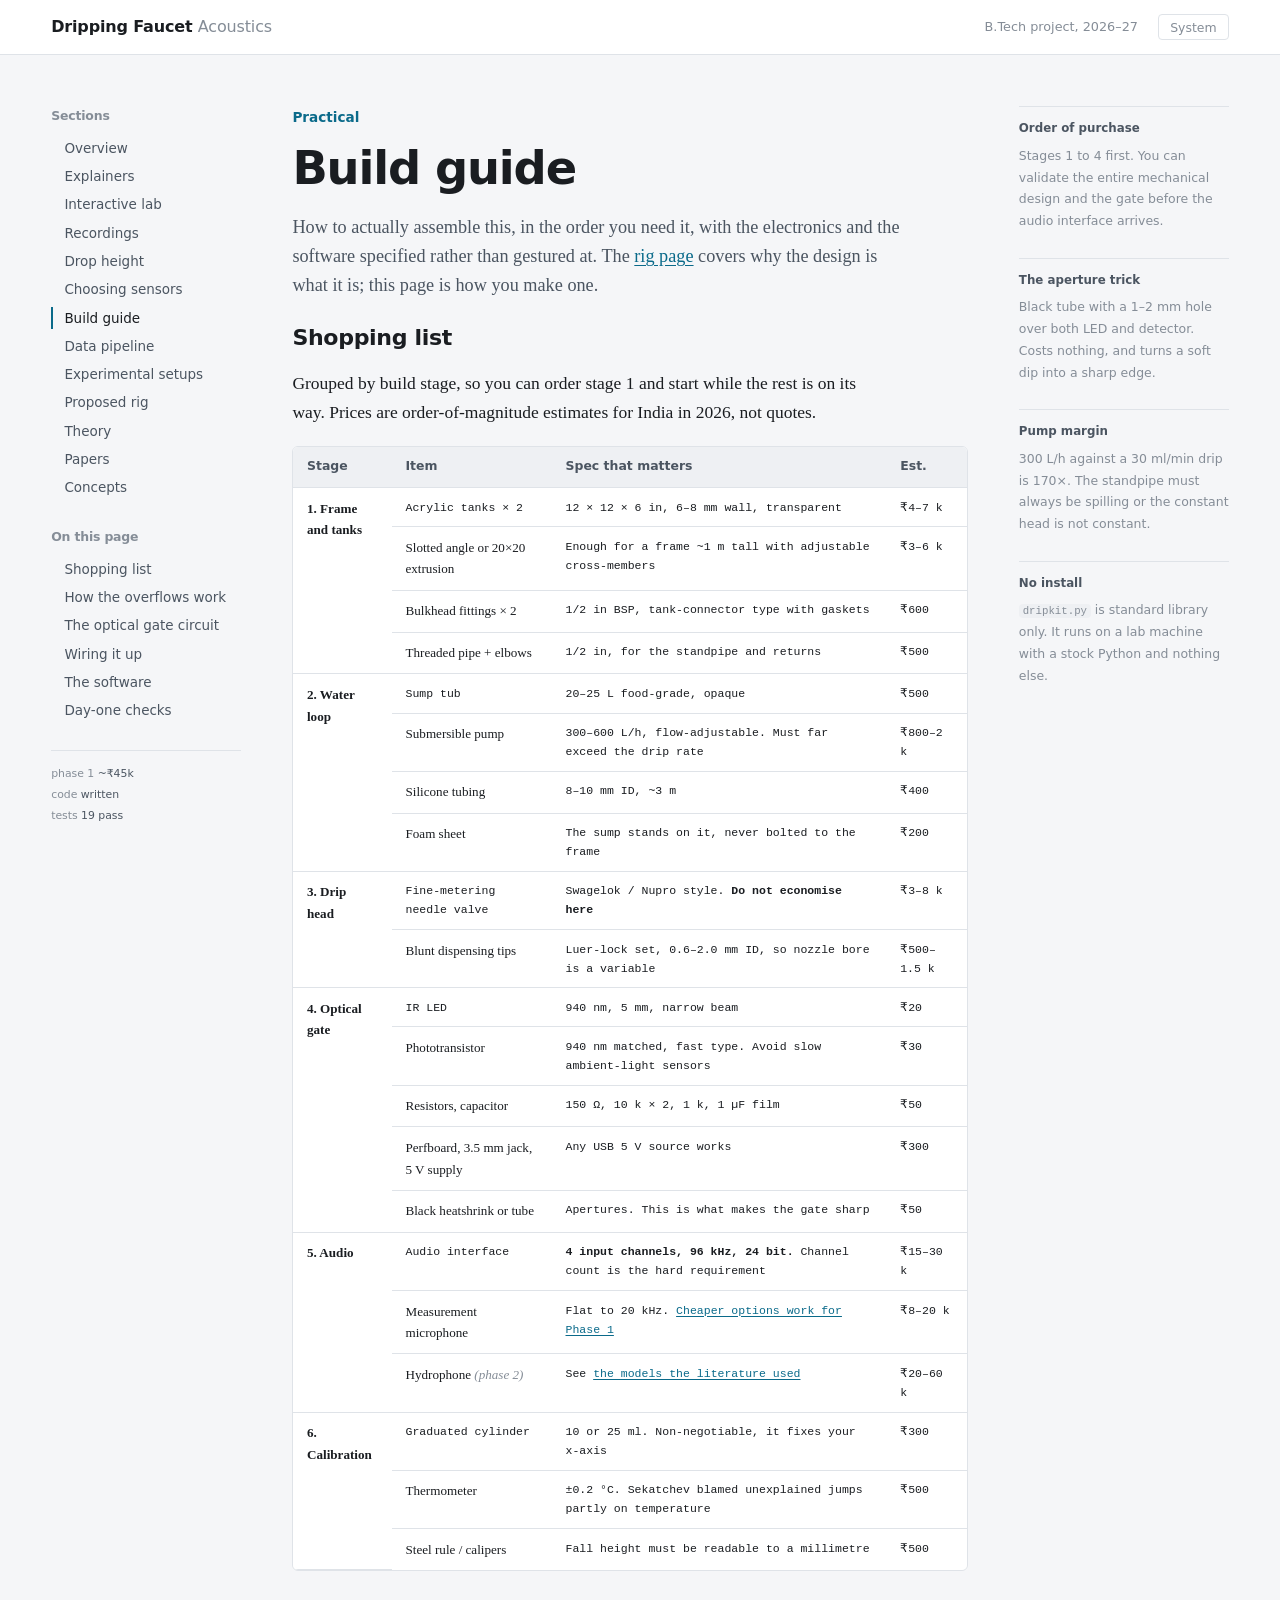
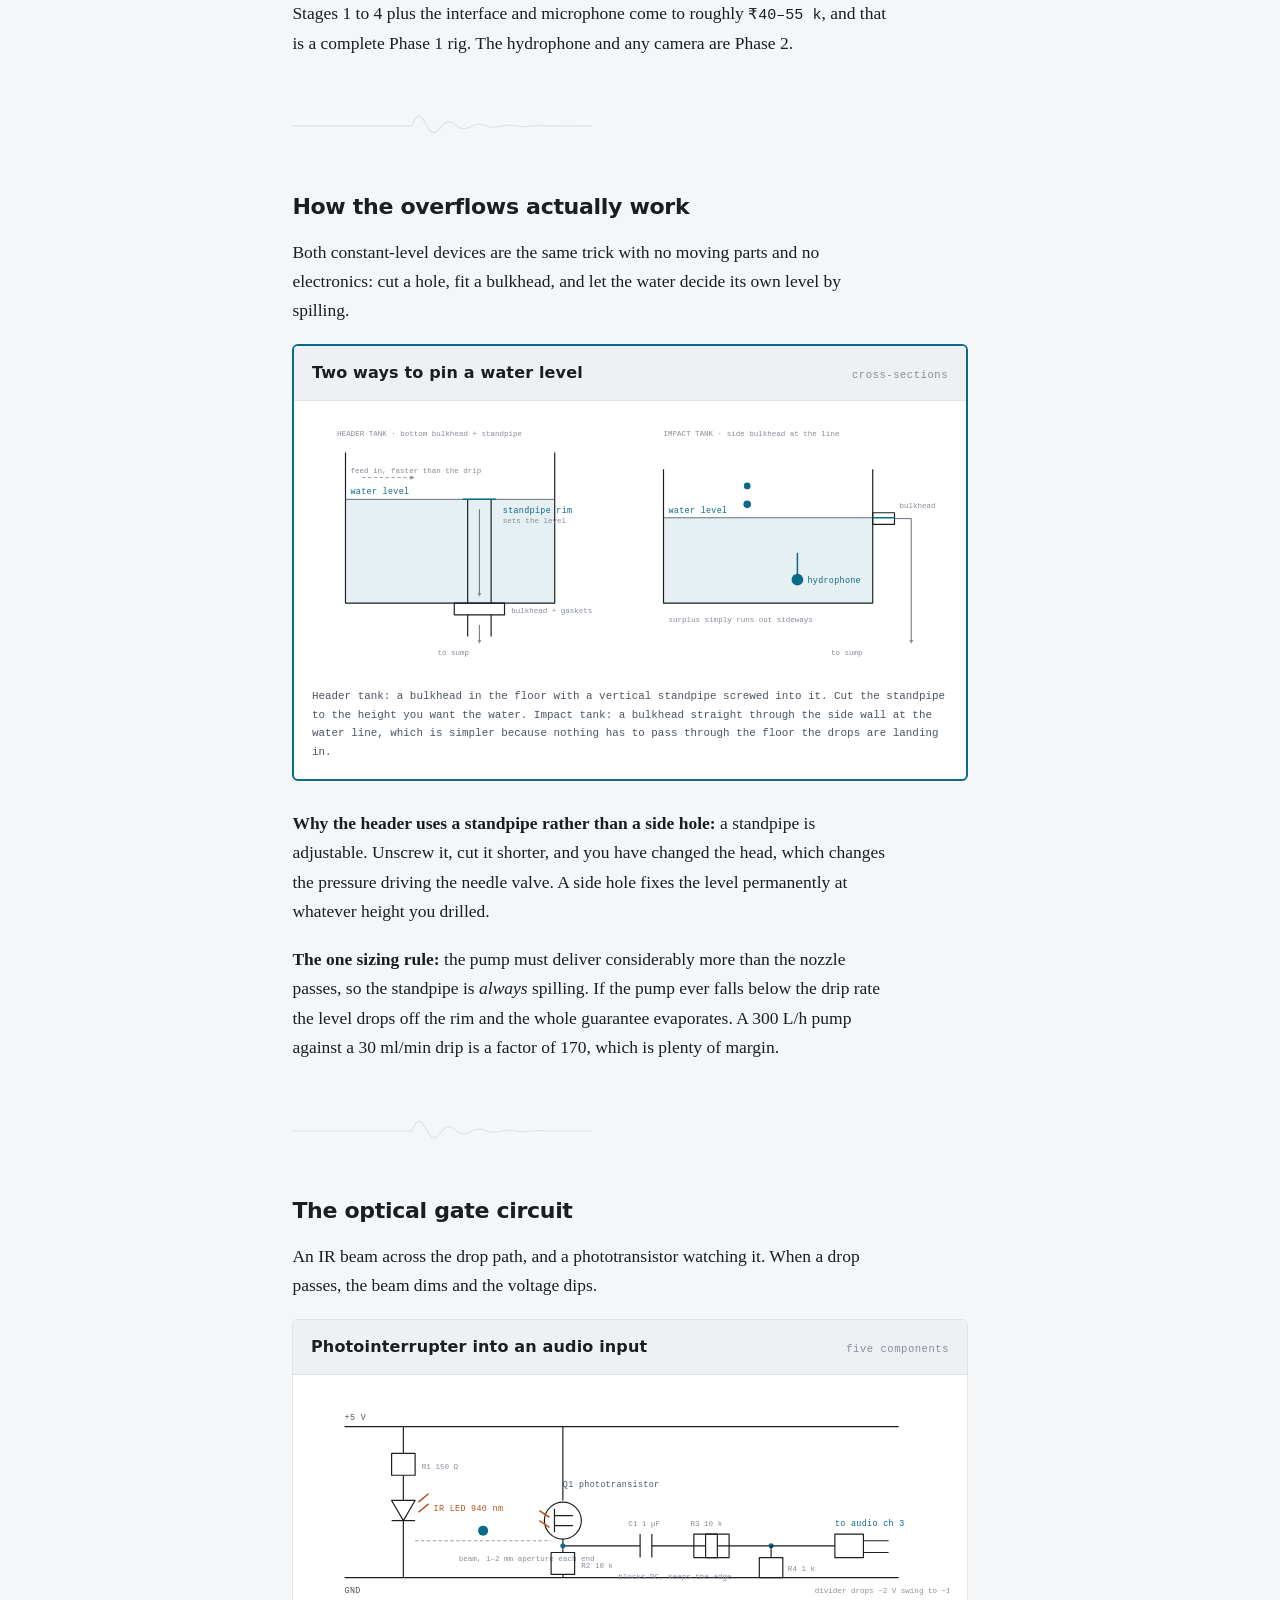
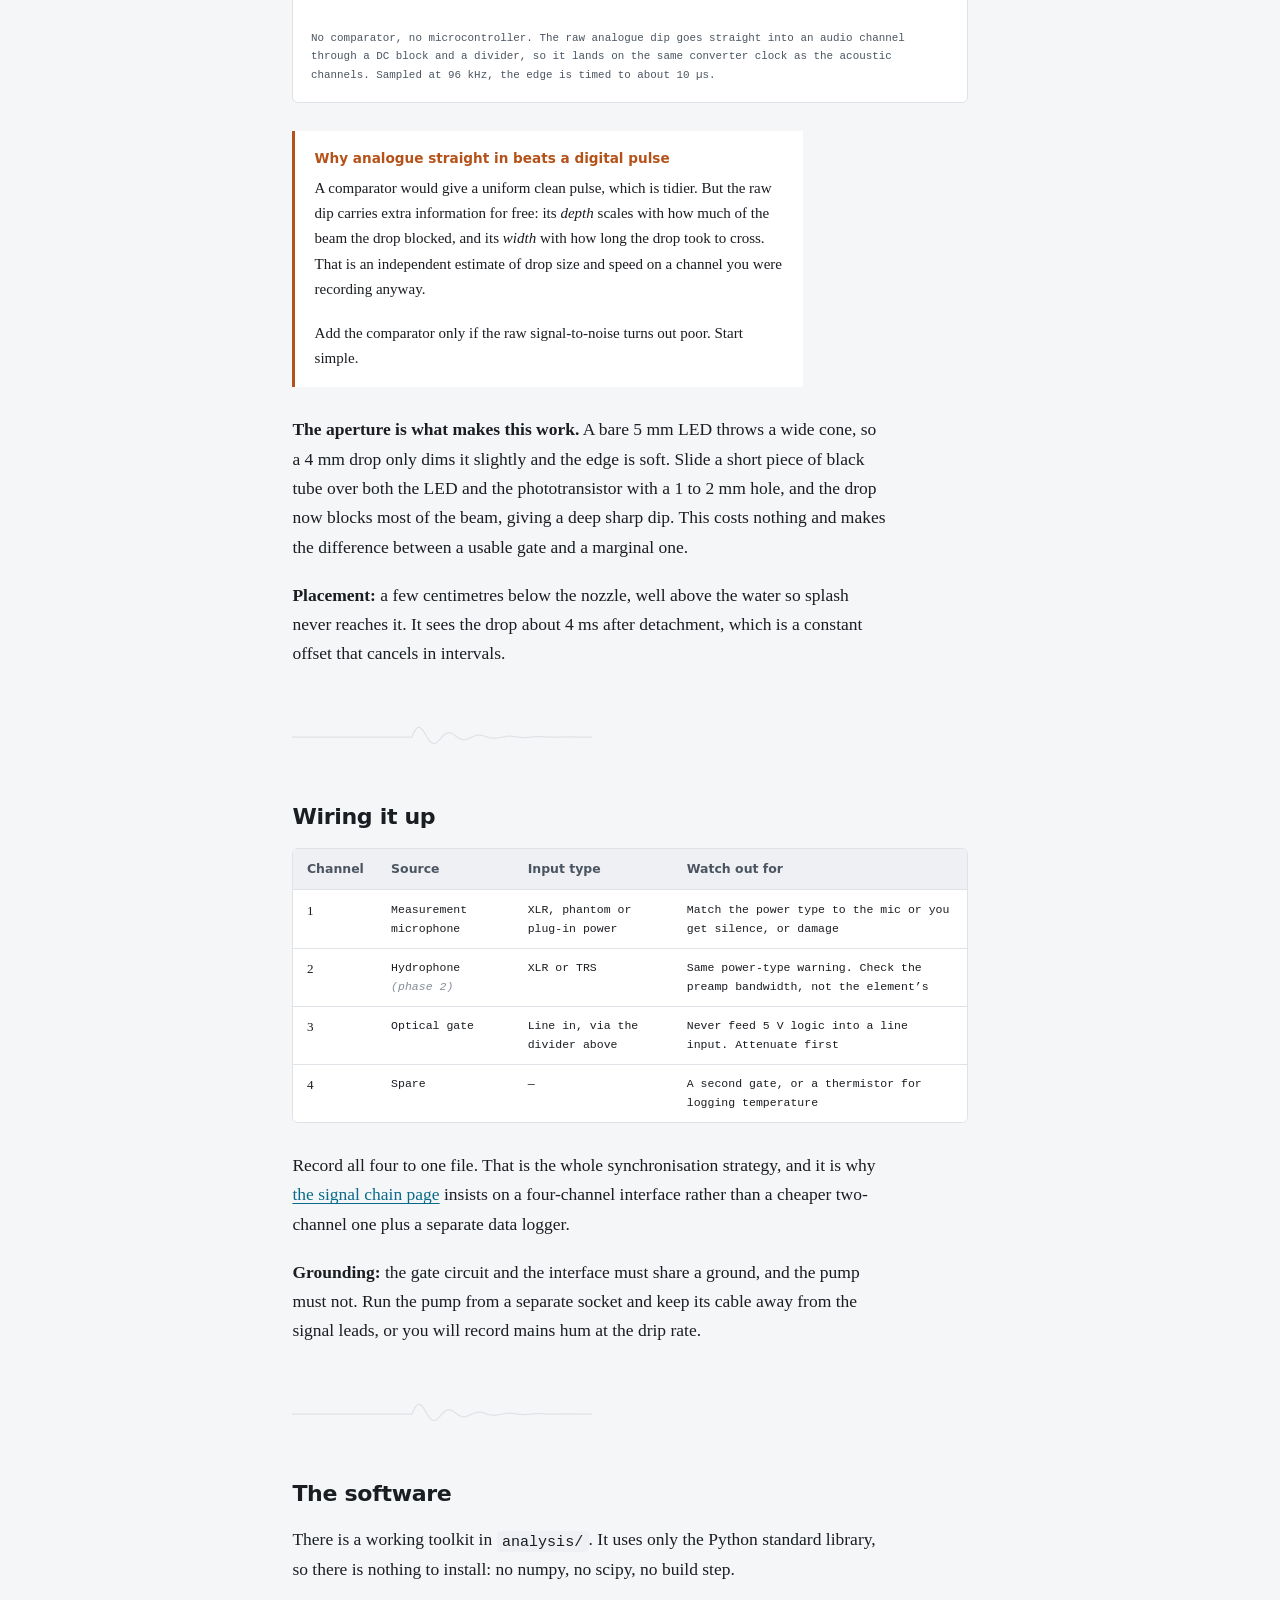
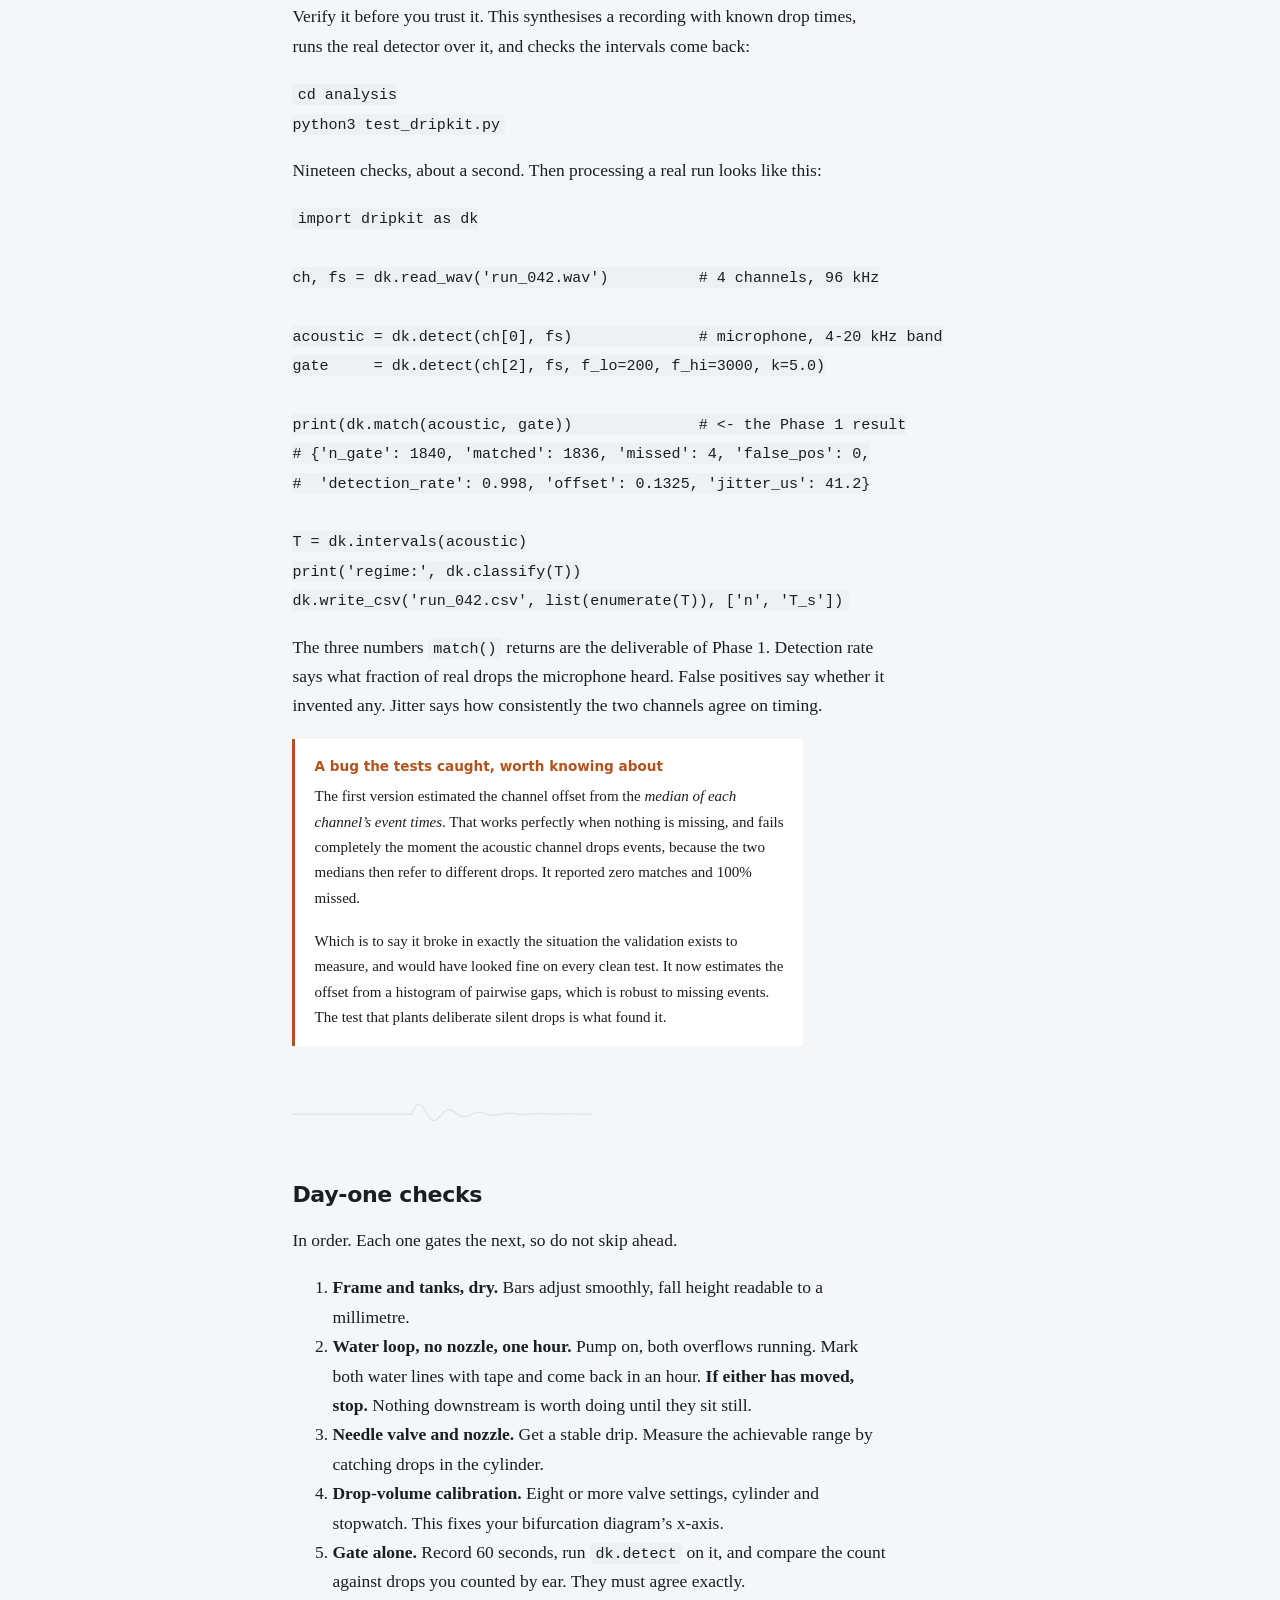
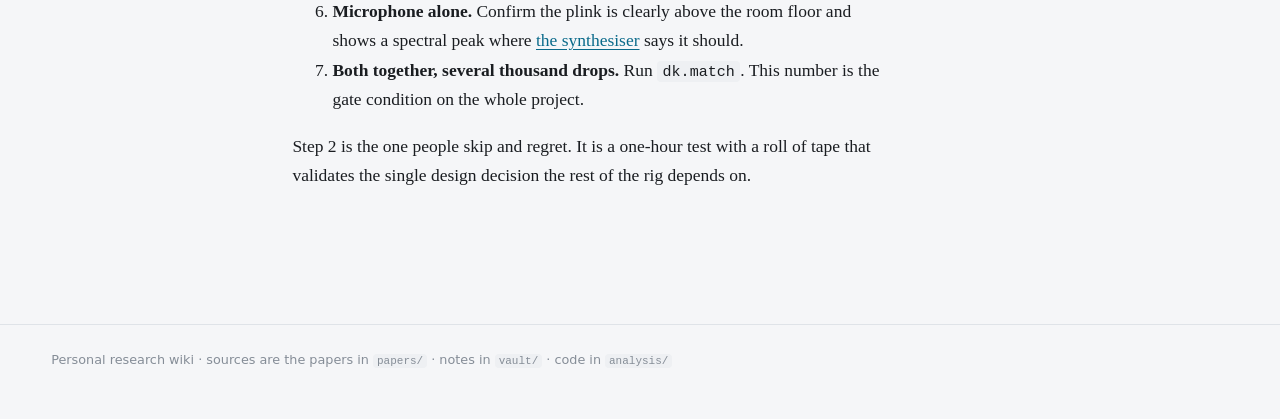
==== commit 074c5099: "Add a drop-height page comparing one drop's sound across fall heights Cleans background music from e" ====
--- a/site/build.html
+++ b/site/build.html
@@ -31,6 +31,7 @@
       <li><a href="explainers.html">Explainers</a></li>
       <li><a href="lab.html">Interactive lab</a></li>
       <li><a href="recording.html">Recordings</a></li>
+      <li><a href="heights.html">Drop height</a></li>
       <li><a href="sensors.html">Choosing sensors</a></li>
       <li><a href="build.html" aria-current="page">Build guide</a></li>
       <li><a href="pipeline.html">Data pipeline</a></li>
--- a/site/style.css
+++ b/site/style.css
@@ -16,6 +16,10 @@
   --hydro:   #0a6a8a;
   --aero:    #b4521a;
   --water:   rgba(10, 106, 138, 0.10);
+  --h1:      #0a6a8a;
+  --h2:      #b4521a;
+  --h3:      #4f7d1f;
+  --h4:      #7a4fa0;
 
   --display: -apple-system, BlinkMacSystemFont, "Segoe UI", system-ui, Roboto, "Helvetica Neue", Arial, sans-serif;
   --body:    "Charter", "Bitstream Charter", "Iowan Old Style", "Source Serif Pro", "Palatino Linotype", Georgia, serif;
@@ -38,6 +42,10 @@
     --hydro:   #4fb3d6;
     --aero:    #e39058;
     --water:   rgba(79, 179, 214, 0.14);
+    --h1:      #4fb3d6;
+    --h2:      #e39058;
+    --h3:      #9ccc65;
+    --h4:      #b79ae0;
   }
 }
 
@@ -52,6 +60,10 @@
   --hydro:   #4fb3d6;
   --aero:    #e39058;
   --water:   rgba(79, 179, 214, 0.14);
+  --h1:      #4fb3d6;
+  --h2:      #e39058;
+  --h3:      #9ccc65;
+  --h4:      #b79ae0;
 }
 
 *, *::before, *::after { box-sizing: border-box; }
@@ -860,73 +872,144 @@
    lanes take their height from the video beside them.
    ------------------------------------------------------------------------ */
 
-.viewer { max-width: 1680px; margin: 0 auto; padding: 1.4rem var(--gap) var(--gap); }
+.viewer { max-width: 1680px; margin: 0 auto; padding: 1.5rem var(--gap) var(--gap); display: grid; gap: 1rem; font-family: var(--display); font-size: 0.875rem; line-height: 1.5; }
 .viewer > * { max-width: none; }   /* main caps children at reading width; this page is all figures */
-
-.vhead { display: flex; align-items: baseline; gap: 1rem; flex-wrap: wrap; margin-bottom: 1.1rem; }
-.vhead h1 { margin: 0; font-size: 1.6rem; }
-.vhead select {
-  font-family: var(--mono);
-  font-size: 0.8rem;
-  padding: 0.35rem 0.6rem;
-  color: var(--ink);
-  background: var(--surface);
-  border: 1px solid var(--rule);
-  border-radius: 4px;
-}
-.vmeta { font-family: var(--mono); font-size: 0.72rem; letter-spacing: 0.05em; color: var(--ink-3); }
-
-.vgrid { display: grid; grid-template-columns: minmax(0, 1fr) minmax(0, 1fr); gap: 0.9rem; }
-.vgrid video {
-  width: 100%;
-  aspect-ratio: 16 / 9;
-  display: block;
-  align-self: center;
-  background: #000;
-  border: 1px solid var(--rule);
-  border-radius: 4px;
-}
-
-.lanes { display: grid; grid-template-rows: minmax(150px, 1.6fr) minmax(100px, 1fr) minmax(100px, 1fr) minmax(64px, 0.7fr); gap: 0.5rem; position: relative; }
-.lane .cap { left: 54px; top: 4px; }
-.lane canvas, .chaos canvas { cursor: crosshair; }
-
-.tip {
-  position: absolute;
-  z-index: 2;
-  pointer-events: none;
-  padding: 0.4rem 0.6rem;
-  font-family: var(--mono);
-  font-size: 0.7rem;
-  line-height: 1.55;
-  white-space: nowrap;
-  color: var(--ink-3);
-  background: var(--surface);
-  border: 1px solid var(--rule);
-  border-radius: var(--radius);
-  box-shadow: 0 2px 10px rgba(0, 0, 0, 0.12);
-}
-.tip b { color: var(--ink); font-weight: 500; margin-right: 0.5em; font-variant-numeric: tabular-nums; }
-.lane { min-height: 0; }
-.lane canvas, .chaos canvas { position: absolute; inset: 0; }
-
-.scrub { width: 100%; accent-color: var(--hydro); margin: 1rem 0 0; }
-
+.viewer h1 { font-size: 1.6rem; letter-spacing: -0.02em; margin: 0; }
+.viewer h2 { font-size: 1.1rem; margin: 0; }
+.viewer p { margin: 0; }
+.viewer button { font-size: 0.82rem; padding: 0.4rem 0.75rem; border-radius: var(--radius); }
+.viewer button:disabled { opacity: 0.45; cursor: not-allowed; border-color: var(--rule); color: var(--ink); }
+.viewer button.primary { background: var(--hydro); border-color: var(--hydro); color: var(--surface); font-weight: 600; min-width: 5.5rem; }
+.viewer button.primary:hover:not(:disabled) { filter: brightness(1.08); }
+.viewer fieldset { border: 0; margin: 0; padding: 0; min-width: 0; }
+.viewer kbd { font-family: var(--mono); font-size: 0.72rem; border: 1px solid var(--rule); border-bottom-width: 2px; border-radius: 4px; padding: 0 0.3rem; color: var(--ink-2); background: var(--ground); }
+
+.vhead { display: grid; gap: 0.35rem; }
+.vtitle { display: flex; align-items: center; gap: 0.9rem; flex-wrap: wrap; }
+.vtitle select { font-size: 0.86rem; padding: 0.35rem 0.6rem; color: var(--ink); background: var(--surface); border: 1px solid var(--rule); border-radius: var(--radius); }
+.vmeta { font-size: 0.86rem; color: var(--ink-3); }
+.vmeta b { color: var(--ink-2); font-weight: 500; }
+.vleft { display: grid; gap: 0.6rem; align-content: start; min-width: 0; }
+.vleft .lede { font-size: 0.875rem; color: var(--ink-2); text-align: justify; margin: 0; }
+.viewer .empty { color: var(--ink-2); }
+.vbody { display: grid; gap: 1rem; min-width: 0; }
+
+.viewer .card { background: var(--surface); border: 1px solid var(--rule); border-radius: var(--radius); }
+
+.vgrid { display: grid; grid-template-columns: minmax(0, 1fr) minmax(0, 1fr); gap: 0.75rem; }
+.vidbox { position: relative; align-self: start; border-radius: var(--radius); overflow: hidden; background: #000; aspect-ratio: 16 / 9; }
+.vidbox video { display: block; width: 100%; height: 100%; object-fit: contain; cursor: pointer; }
+/* Sits over the video, which is always dark, so it keeps one look in both themes. */
+.loading { position: absolute; inset: 0; background: rgba(12, 14, 17, 0.68); display: grid; place-content: center; justify-items: center; gap: 0.6rem; padding: 1rem; color: #fff; text-align: center; }
+.loading small { font-size: 0.78rem; opacity: 0.85; font-variant-numeric: tabular-nums; }
+.loadbar { width: min(280px, 60vw); height: 4px; border-radius: 2px; background: rgba(255, 255, 255, 0.25); overflow: hidden; }
+.loadbar i { display: block; height: 100%; width: 0; background: #fff; transition: width 0.15s linear; }
+
+.lanes { display: grid; grid-template-rows: 1.6fr 1fr 1fr 0.75fr; gap: 0.5rem; min-height: 420px; }
+.viewer .plot { min-height: 0; border-radius: var(--radius); background: var(--surface); cursor: zoom-in; }
+.viewer .plot canvas { position: absolute; inset: 0; }
+.viewer .plot .cap { top: 4px; left: 50px; z-index: 1; display: flex; align-items: center; gap: 0.35rem; font-size: 0.74rem; font-weight: 550; }
+.viewer .plot .cap span { color: var(--ink-3); font-weight: 400; }
+.expand { position: absolute; top: 4px; right: 8px; font-size: 0.7rem; color: var(--ink-3); opacity: 0; transition: opacity 0.12s; pointer-events: none; }
+.viewer .plot:hover .expand, .viewer .plot:focus-visible .expand { opacity: 1; }
+
+.viewer .info { pointer-events: auto; width: 16px; height: 16px; padding: 0; border-radius: 50%; display: inline-grid; place-items: center; flex: none;
+  font: italic 600 10px/1 Georgia, serif; color: var(--ink-3); background: var(--surface); border: 1px solid var(--rule); cursor: help; }
+.viewer .info:hover, .viewer .info[aria-expanded="true"] { color: var(--hydro); border-color: var(--hydro); }
+.tip { position: fixed; z-index: 10; max-width: min(360px, calc(100vw - 32px)); padding: 0.7rem 0.85rem; font-size: 0.8rem; line-height: 1.55;
+  color: var(--ink-2); background: var(--surface); border: 1px solid var(--rule); border-radius: 8px; box-shadow: 0 8px 28px rgba(0, 0, 0, 0.16); }
+.tip b { display: block; color: var(--ink); font-weight: 600; margin-bottom: 0.25rem; }
+.tip p { margin: 0 0 0.45rem; }
+.tip p:last-child { margin: 0; }
+
+.transport { display: flex; align-items: center; gap: 0.9rem; padding: 0.6rem 0.75rem; }
+.scrub { flex: 1; min-width: 120px; accent-color: var(--hydro); }
+.clock { font-family: var(--mono); font-size: 0.8rem; color: var(--ink-2); font-variant-numeric: tabular-nums; white-space: nowrap; display: flex; gap: 1rem; }
+.clock b { color: var(--ink); font-weight: 500; }
+
+.options { display: flex; flex-wrap: wrap; align-items: center; gap: 0.75rem 1.5rem; }
+.optgroup { display: flex; align-items: center; gap: 0.5rem; }
+.optgroup > span:first-child, .keys { font-size: 0.78rem; color: var(--ink-3); }
+.keys { display: flex; gap: 0.3rem 1rem; flex-wrap: wrap; }
 .seg { display: inline-flex; }
-.seg button { border-radius: 0; margin-left: -1px; }
-.seg button:first-child { border-radius: 2px 0 0 2px; margin-left: 0; }
-.seg button:last-child { border-radius: 0 4px 4px 0; }
-
-.clock { margin-left: auto; font-family: var(--mono); font-size: 0.8rem; color: var(--ink-2); font-variant-numeric: tabular-nums; }
-
-.chaos { display: grid; grid-template-columns: minmax(0, 1fr) minmax(0, 1.4fr); gap: 0.9rem; margin-top: 1.4rem; }
+.viewer .seg button { border-radius: 0; margin-left: -1px; position: relative; }
+.viewer .seg button[aria-pressed="true"] { z-index: 1; }
+.viewer .seg button:first-child { border-radius: var(--radius) 0 0 var(--radius); margin-left: 0; }
+.viewer .seg button:last-child { border-radius: 0 var(--radius) var(--radius) 0; }
+
+.intervals { display: grid; gap: 0.9rem; margin-top: 1.25rem; padding-top: 1.25rem; border-top: 1px solid var(--rule); }
+.dstats { display: grid; grid-template-columns: repeat(auto-fit, minmax(150px, 1fr)); }
+.dstats > div { padding: 0.8rem 1rem; border-left: 1px solid var(--rule); min-width: 0; }
+.dstats > div:first-child { border-left: 0; }
+.dstats .lbl { display: flex; align-items: center; gap: 0.35rem; font-size: 0.78rem; color: var(--ink-3); }
+.dstats b { font-size: 1.2rem; font-weight: 550; font-variant-numeric: tabular-nums; letter-spacing: -0.01em; }
+.dstats b small { font-size: 0.8rem; color: var(--ink-3); font-weight: 400; }
+.dstats b.warn { color: var(--aero); }
+.xycard { padding: 0.7rem 0.9rem 0.6rem; display: grid; gap: 0.5rem; align-content: start; min-width: 0; }
+.xcap { display: flex; align-items: center; flex-wrap: wrap; gap: 0.35rem; font-size: 0.8rem; font-weight: 550; }
+.xcap span { color: var(--ink-3); font-weight: 400; }
+.trio { display: grid; grid-template-columns: repeat(3, minmax(0, 1fr)); gap: 0.75rem; }
+.xycard.solo { max-width: 560px; }
+.xy { display: block; width: 100%; height: auto; }
+.xy text { font-size: 12px; fill: var(--ink-3); font-variant-numeric: tabular-nums; }
+.xy .name { font-size: 13px; fill: var(--ink-2); }
+.xy .grid { stroke: var(--rule); }
+.xy .axis { stroke: var(--ink-3); }
+.xy .same { stroke: var(--ink-3); stroke-dasharray: 5 4; }
+.xy .join { stroke: var(--ink-3); }
+.xy .pt { fill: var(--aero); }
+.xy .pt.faint { fill-opacity: 0.35; }
+.xy .miss { fill: var(--surface); stroke: var(--ink-3); stroke-width: 1.5; }
+.xy .lab { fill: var(--ink-2); }
+.xy .lab.now { font-weight: 600; }
+.xy .pt.now { stroke: var(--ink-2); stroke-width: 2; }
+
+.viewer .note { color: var(--ink-2); max-width: 110ch; }
+.viewer .note b { font-weight: 600; color: var(--ink); }
+
+.chaos { display: grid; grid-template-columns: minmax(0, 1fr) minmax(0, 1.5fr); gap: 0.75rem; }
 .chaos .plot { height: 380px; }
 
-.empty { font-family: var(--mono); font-size: 0.85rem; color: var(--ink-2); }
+/* Heights page: one row per recording, waveform beside spectrogram on one time axis. */
+.hrows { display: grid; gap: 1rem; }
+.hrow { display: grid; gap: 0.45rem; }
+.hhead { display: flex; align-items: center; flex-wrap: wrap; gap: 0.4rem 0.9rem; }
+.hname { font-size: 0.95rem; font-weight: 600; display: inline-flex; align-items: center; gap: 0.45rem; }
+.hname::before { content: ""; width: 10px; height: 10px; border-radius: 2px; background: var(--c); }
+.hhead audio { height: 32px; width: min(320px, 100%); }
+.hread { flex-basis: 100%; font-family: var(--mono); font-size: 0.78rem; color: var(--ink-2); font-variant-numeric: tabular-nums; }
+.hplots, .duo { display: grid; grid-template-columns: minmax(0, 1fr) minmax(0, 1fr); gap: 0.75rem; }
+.hplots .plot { height: 210px; cursor: default; }
+.viewer .hplay { cursor: pointer; }
+.duo .plot { height: 340px; cursor: default; }
+.xy .mark { stroke: var(--ink); stroke-width: 2.5; }
+.xy .pt.c1 { fill: var(--h1); }
+.xy .pt.c2 { fill: var(--h2); }
+.xy .pt.c3 { fill: var(--h3); }
+.xy .pt.c4 { fill: var(--h4); }
+
+/* Enlarged plot: the same drawing at dialog size, so it gains real detail. */
+.zoom { width: min(1400px, calc(100vw - 32px)); height: min(860px, calc(100vh - 32px)); max-width: none; max-height: none; padding: 0;
+  border: 1px solid var(--rule); border-radius: 10px; background: var(--surface); color: var(--ink); box-shadow: 0 24px 60px rgba(0, 0, 0, 0.3); }
+.zoom[open] { display: grid; grid-template-rows: auto 1fr auto; }
+.zoom::backdrop { background: rgba(10, 12, 15, 0.55); }
+.zhead { display: flex; align-items: center; gap: 1rem; flex-wrap: wrap; padding: 0.8rem 1rem; border-bottom: 1px solid var(--rule); }
+.zhead h2 { display: flex; align-items: center; gap: 0.4rem; }
+.zhead h2 span { color: var(--ink-3); font-weight: 400; }
+.zread { margin-left: auto; font-family: var(--mono); font-size: 0.8rem; color: var(--ink-2); font-variant-numeric: tabular-nums; white-space: pre; }
+.zbody { position: relative; min-height: 0; margin: 0.75rem; cursor: crosshair; }
+.zbody canvas { position: absolute; inset: 0; width: 100%; height: 100%; }
+.zfoot { display: flex; gap: 1.25rem; flex-wrap: wrap; align-items: center; padding: 0.6rem 1rem; border-top: 1px solid var(--rule); font-size: 0.78rem; color: var(--ink-3); }
 
 @media (max-width: 900px) {
-  .vgrid, .chaos { grid-template-columns: minmax(0, 1fr); }
-  .lanes { grid-template-rows: 180px 120px 120px 70px; }
-  .clock { margin-left: 0; width: 100%; }
+  .vgrid, .chaos, .trio, .hplots, .duo { grid-template-columns: minmax(0, 1fr); }
+  .lanes { grid-template-rows: 170px 110px 110px 70px; min-height: 0; }
+  .transport { flex-wrap: wrap; }
+  .clock { width: 100%; flex-wrap: wrap; gap: 0.3rem 1rem; }
   .chaos .plot { height: 300px; }
-}
+  .dstats > div:nth-child(odd) { border-left: 0; }
+}
+
+@media (prefers-reduced-motion: reduce) {
+  .expand, .loadbar i { transition: none; }
+}
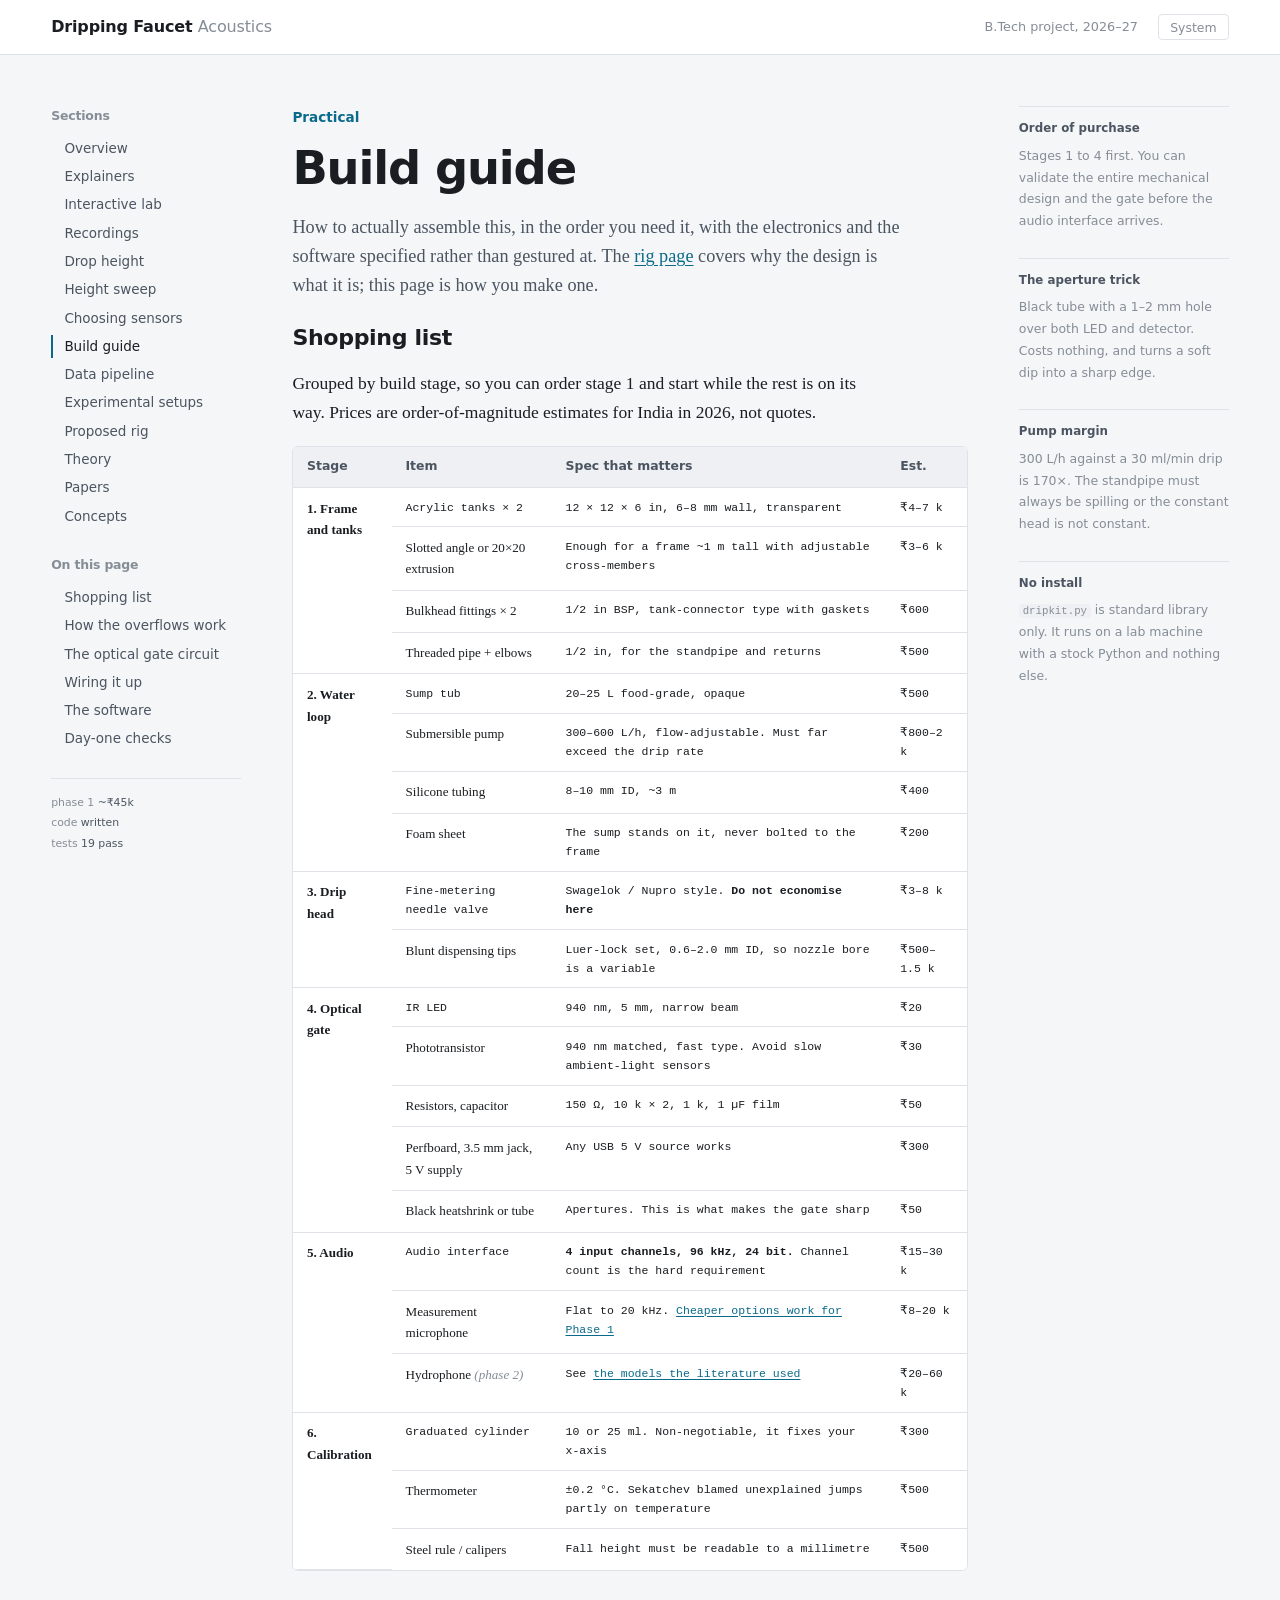
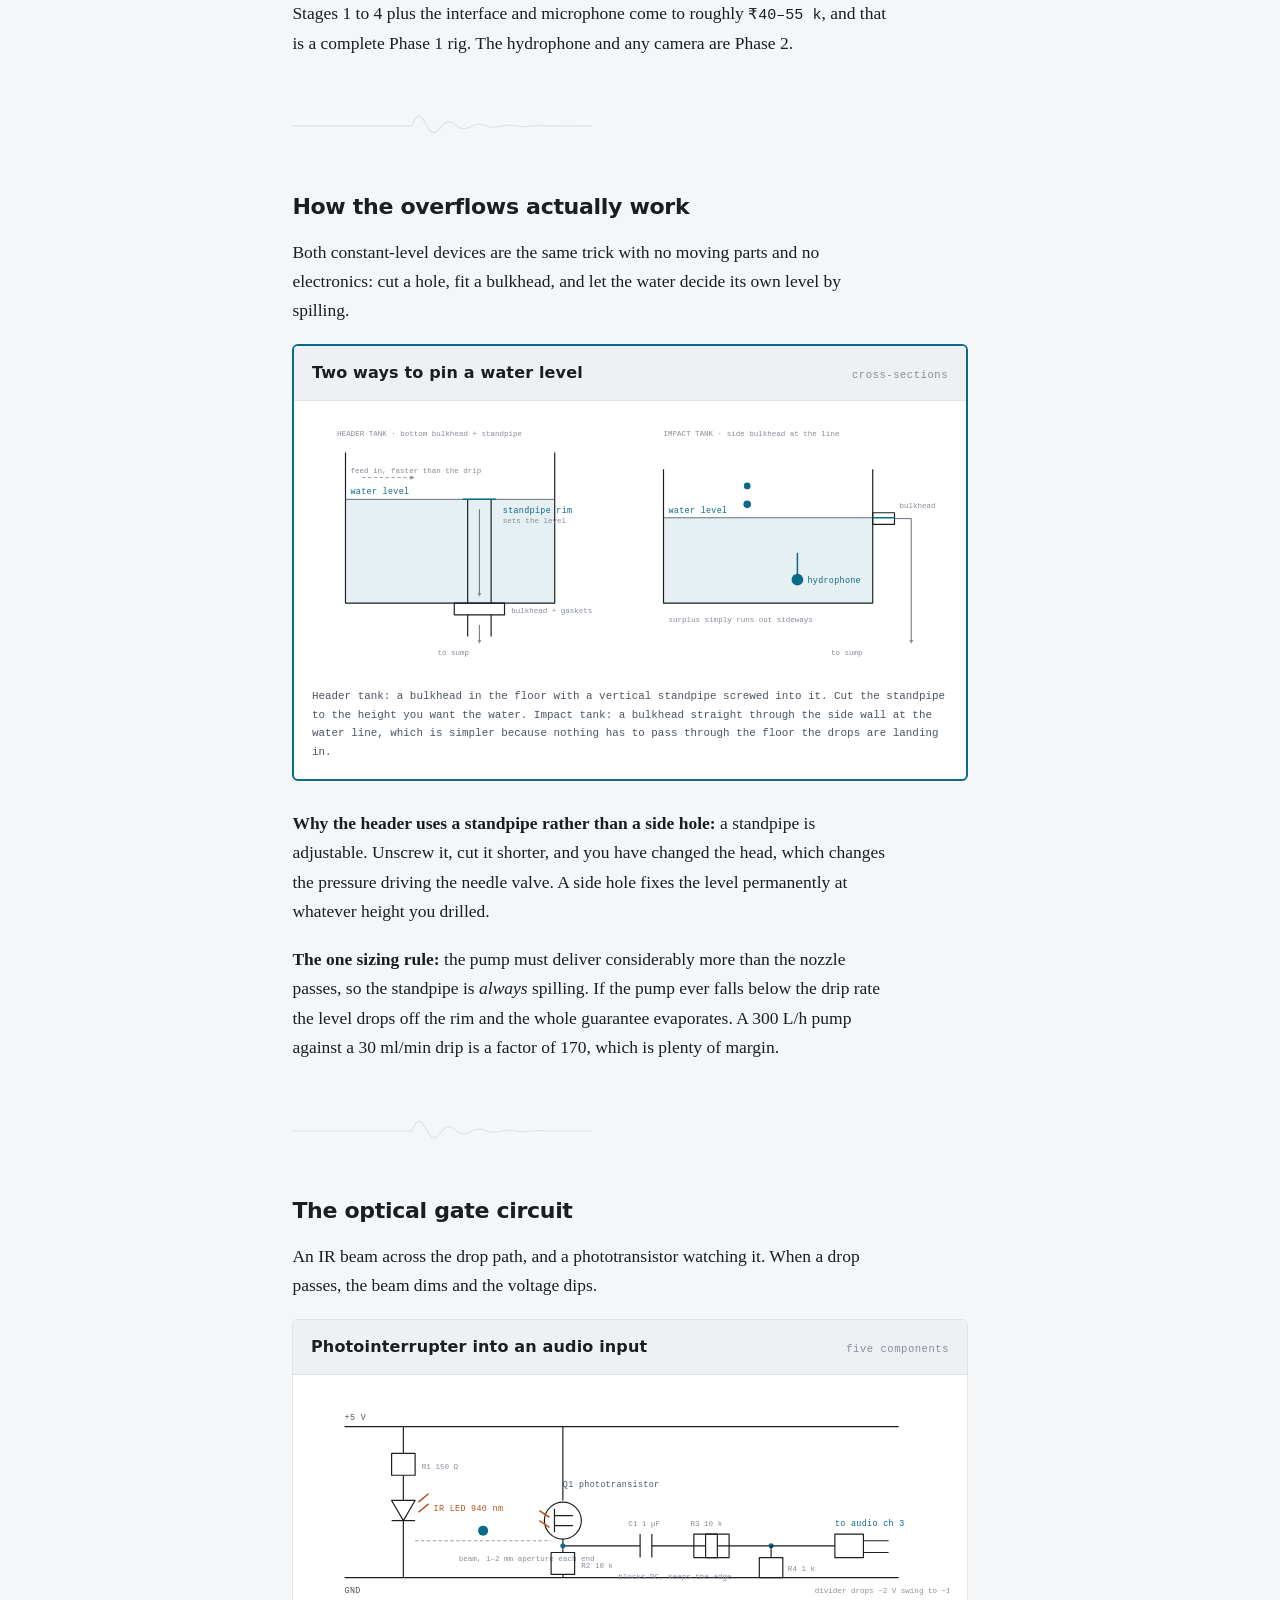
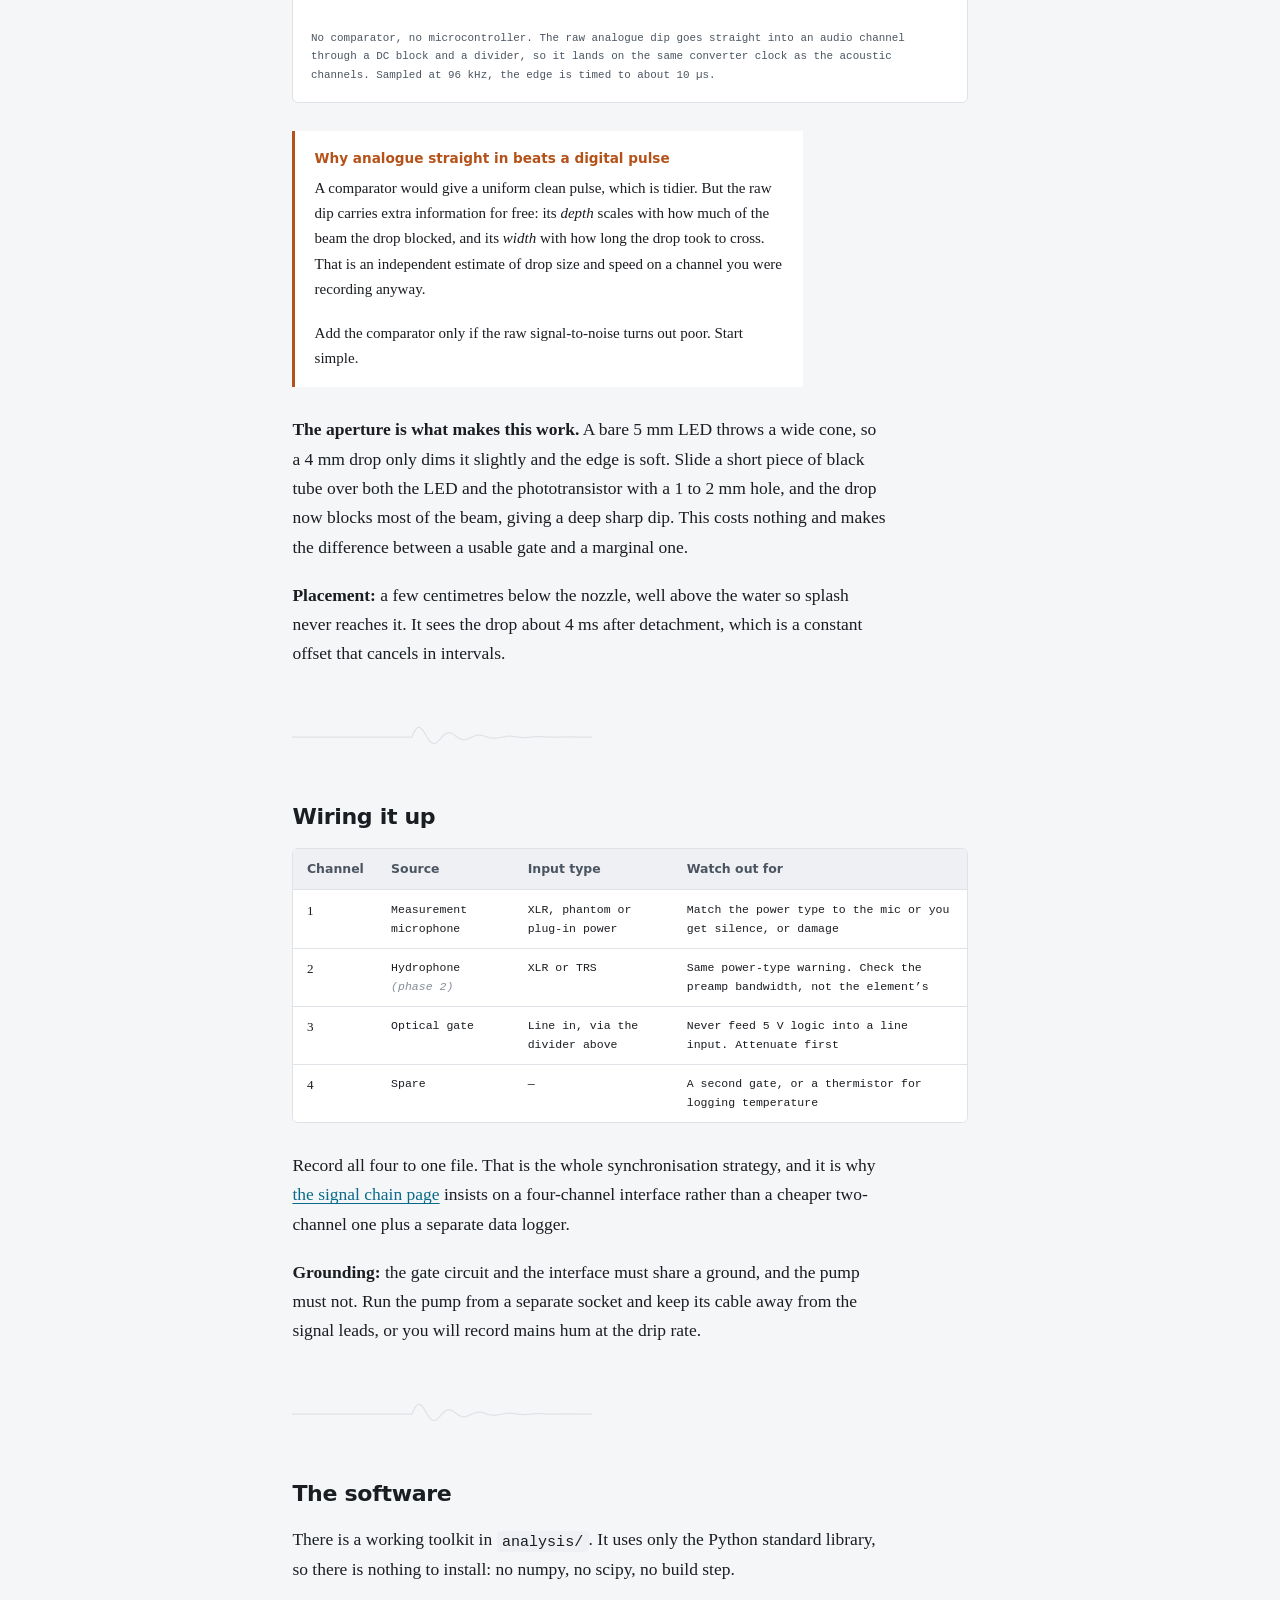
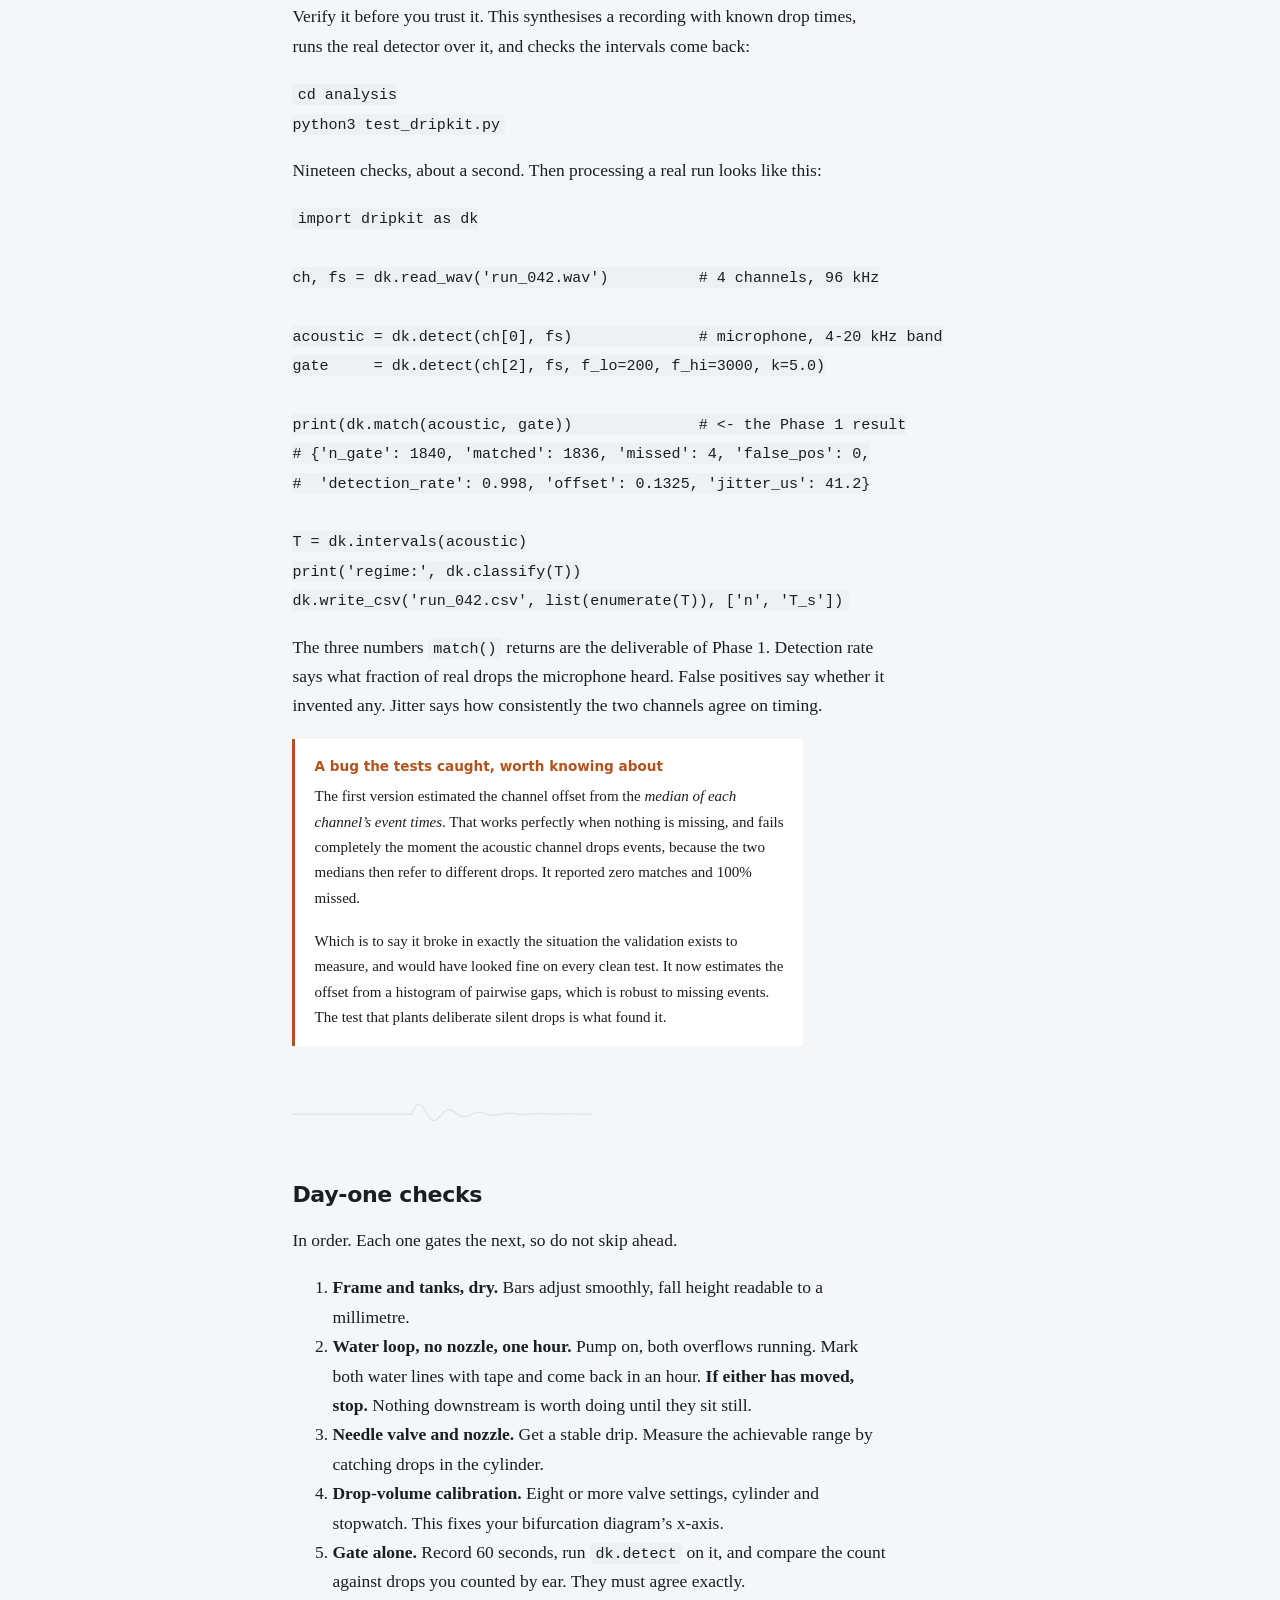
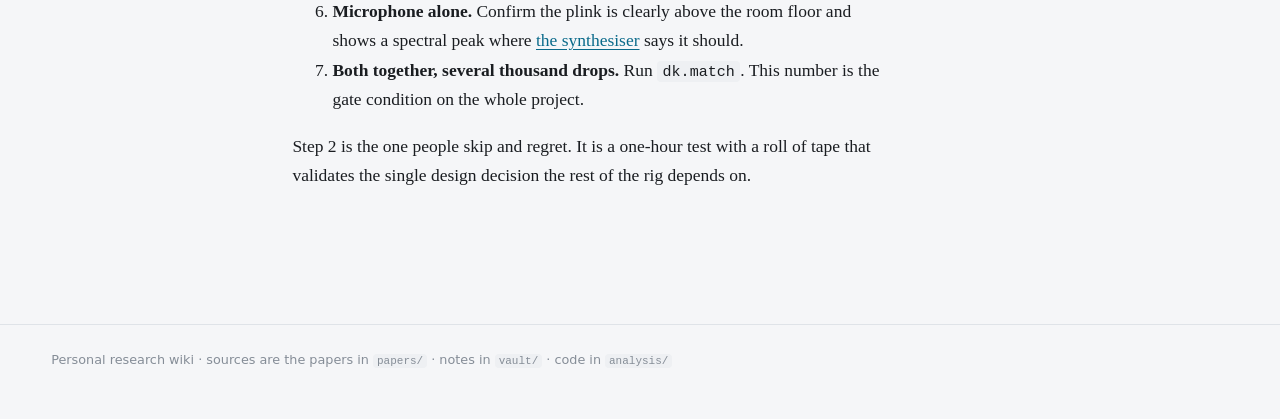
==== commit 65de8fba: "Add a 10 to 35 cm height sweep, with drip periods shared across a set The sweep's tap dripped every " ====
--- a/site/build.html
+++ b/site/build.html
@@ -32,6 +32,7 @@
       <li><a href="lab.html">Interactive lab</a></li>
       <li><a href="recording.html">Recordings</a></li>
       <li><a href="heights.html">Drop height</a></li>
+      <li><a href="heights.html?set=sweep">Height sweep</a></li>
       <li><a href="sensors.html">Choosing sensors</a></li>
       <li><a href="build.html" aria-current="page">Build guide</a></li>
       <li><a href="pipeline.html">Data pipeline</a></li>
--- a/site/style.css
+++ b/site/style.css
@@ -20,6 +20,8 @@
   --h2:      #b4521a;
   --h3:      #4f7d1f;
   --h4:      #7a4fa0;
+  --h5:      #a8326e;
+  --h6:      #8a6d00;
 
   --display: -apple-system, BlinkMacSystemFont, "Segoe UI", system-ui, Roboto, "Helvetica Neue", Arial, sans-serif;
   --body:    "Charter", "Bitstream Charter", "Iowan Old Style", "Source Serif Pro", "Palatino Linotype", Georgia, serif;
@@ -46,6 +48,8 @@
     --h2:      #e39058;
     --h3:      #9ccc65;
     --h4:      #b79ae0;
+    --h5:      #ec7fb4;
+    --h6:      #e0c341;
   }
 }
 
@@ -64,6 +68,8 @@
   --h2:      #e39058;
   --h3:      #9ccc65;
   --h4:      #b79ae0;
+  --h5:      #ec7fb4;
+  --h6:      #e0c341;
 }
 
 *, *::before, *::after { box-sizing: border-box; }
@@ -970,23 +976,24 @@
 .chaos { display: grid; grid-template-columns: minmax(0, 1fr) minmax(0, 1.5fr); gap: 0.75rem; }
 .chaos .plot { height: 380px; }
 
-/* Heights page: one row per recording, waveform beside spectrogram on one time axis. */
-.hrows { display: grid; gap: 1rem; }
-.hrow { display: grid; gap: 0.45rem; }
-.hhead { display: flex; align-items: center; flex-wrap: wrap; gap: 0.4rem 0.9rem; }
+/* Heights page: one row per recording, its waveform and spectrogram lanes side by side on its own playhead. */
+.hrows { display: grid; gap: 1.1rem; }
+.hrow { display: grid; gap: 0.5rem; }
+.hhead { display: flex; align-items: baseline; flex-wrap: wrap; gap: 0.4rem 0.9rem; }
 .hname { font-size: 0.95rem; font-weight: 600; display: inline-flex; align-items: center; gap: 0.45rem; }
 .hname::before { content: ""; width: 10px; height: 10px; border-radius: 2px; background: var(--c); }
-.hhead audio { height: 32px; width: min(320px, 100%); }
-.hread { flex-basis: 100%; font-family: var(--mono); font-size: 0.78rem; color: var(--ink-2); font-variant-numeric: tabular-nums; }
+.zhead h2 .hname { color: var(--ink); font-weight: 600; }
+.hread { font-family: var(--mono); font-size: 0.78rem; color: var(--ink-2); font-variant-numeric: tabular-nums; }
 .hplots, .duo { display: grid; grid-template-columns: minmax(0, 1fr) minmax(0, 1fr); gap: 0.75rem; }
-.hplots .plot { height: 210px; cursor: default; }
-.viewer .hplay { cursor: pointer; }
-.duo .plot { height: 340px; cursor: default; }
-.xy .mark { stroke: var(--ink); stroke-width: 2.5; }
+.hcol { display: grid; grid-template-rows: 1.6fr 1fr; gap: 0.5rem; height: 300px; min-width: 0; }
+.duo .plot { height: 340px; }
+.xy .mark { stroke: var(--ink); stroke-width: 3; stroke-linecap: round; }
 .xy .pt.c1 { fill: var(--h1); }
 .xy .pt.c2 { fill: var(--h2); }
 .xy .pt.c3 { fill: var(--h3); }
 .xy .pt.c4 { fill: var(--h4); }
+.xy .pt.c5 { fill: var(--h5); }
+.xy .pt.c6 { fill: var(--h6); }
 
 /* Enlarged plot: the same drawing at dialog size, so it gains real detail. */
 .zoom { width: min(1400px, calc(100vw - 32px)); height: min(860px, calc(100vh - 32px)); max-width: none; max-height: none; padding: 0;
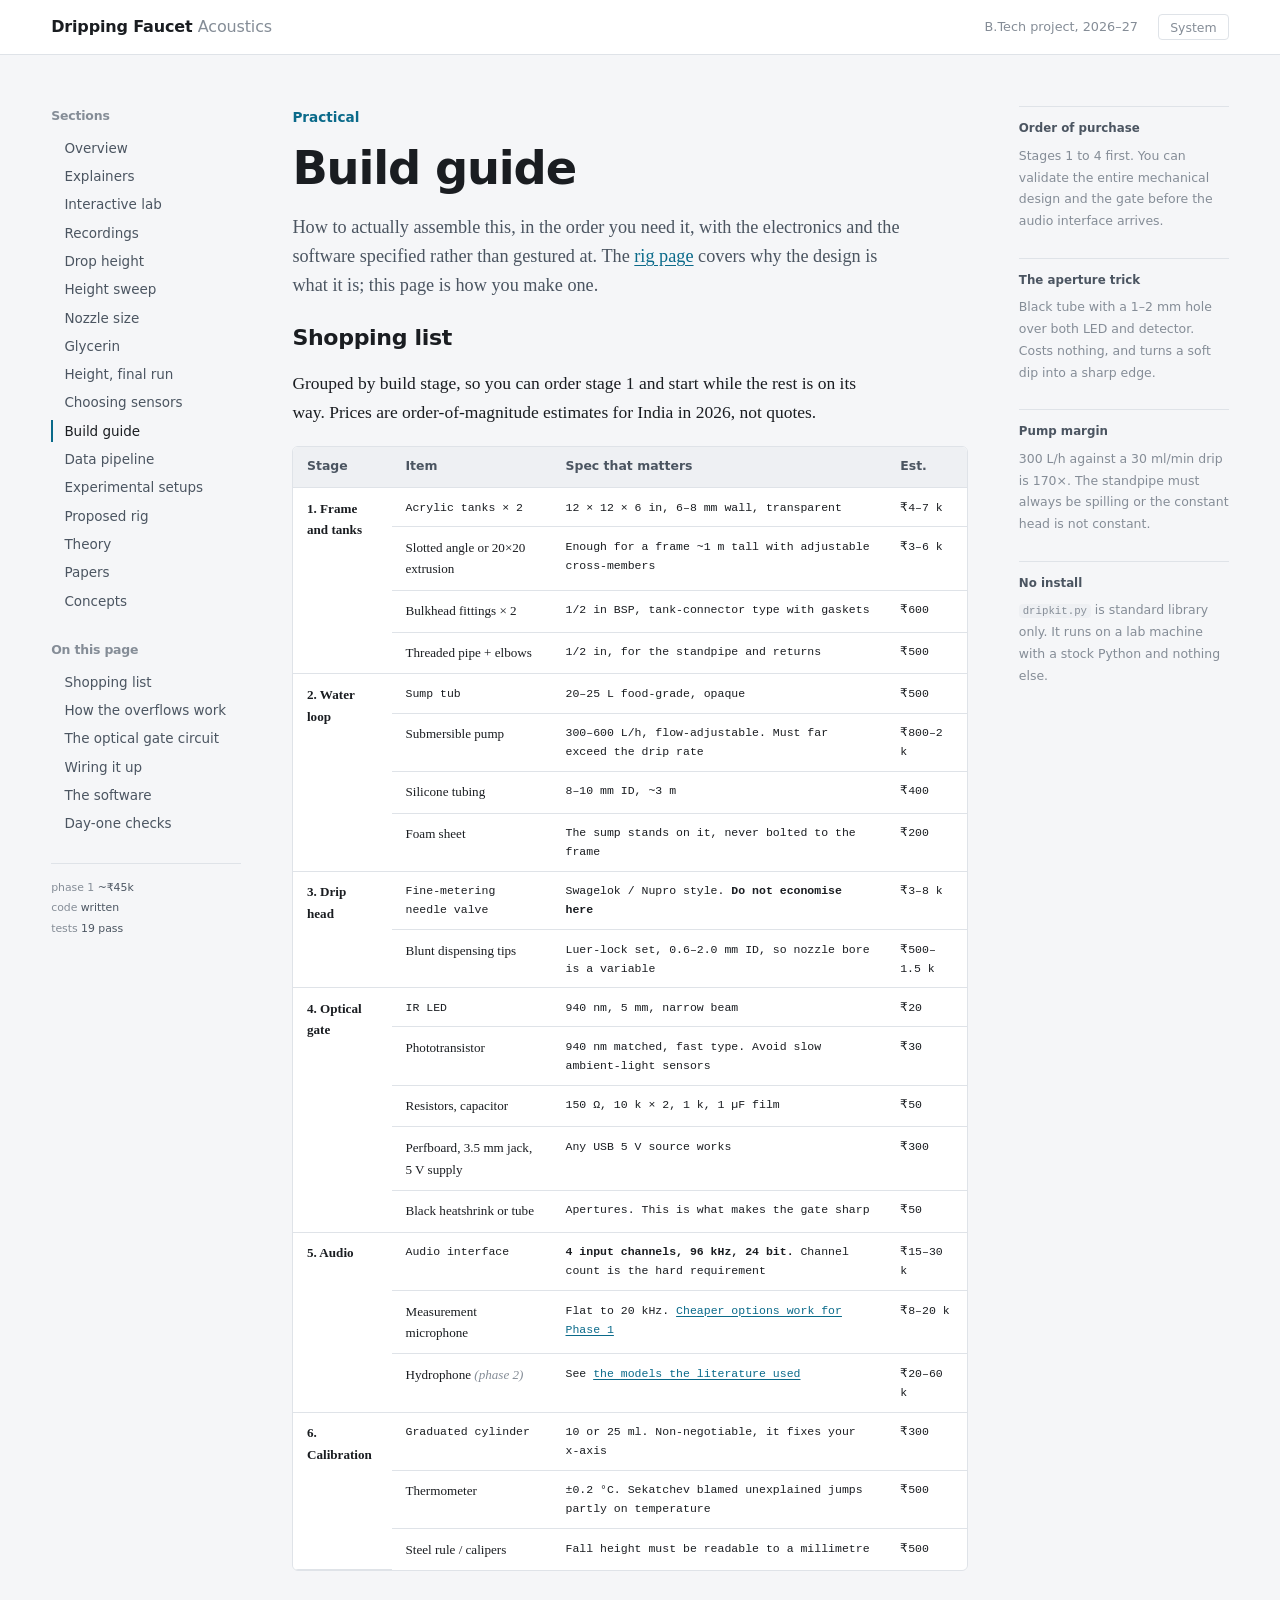
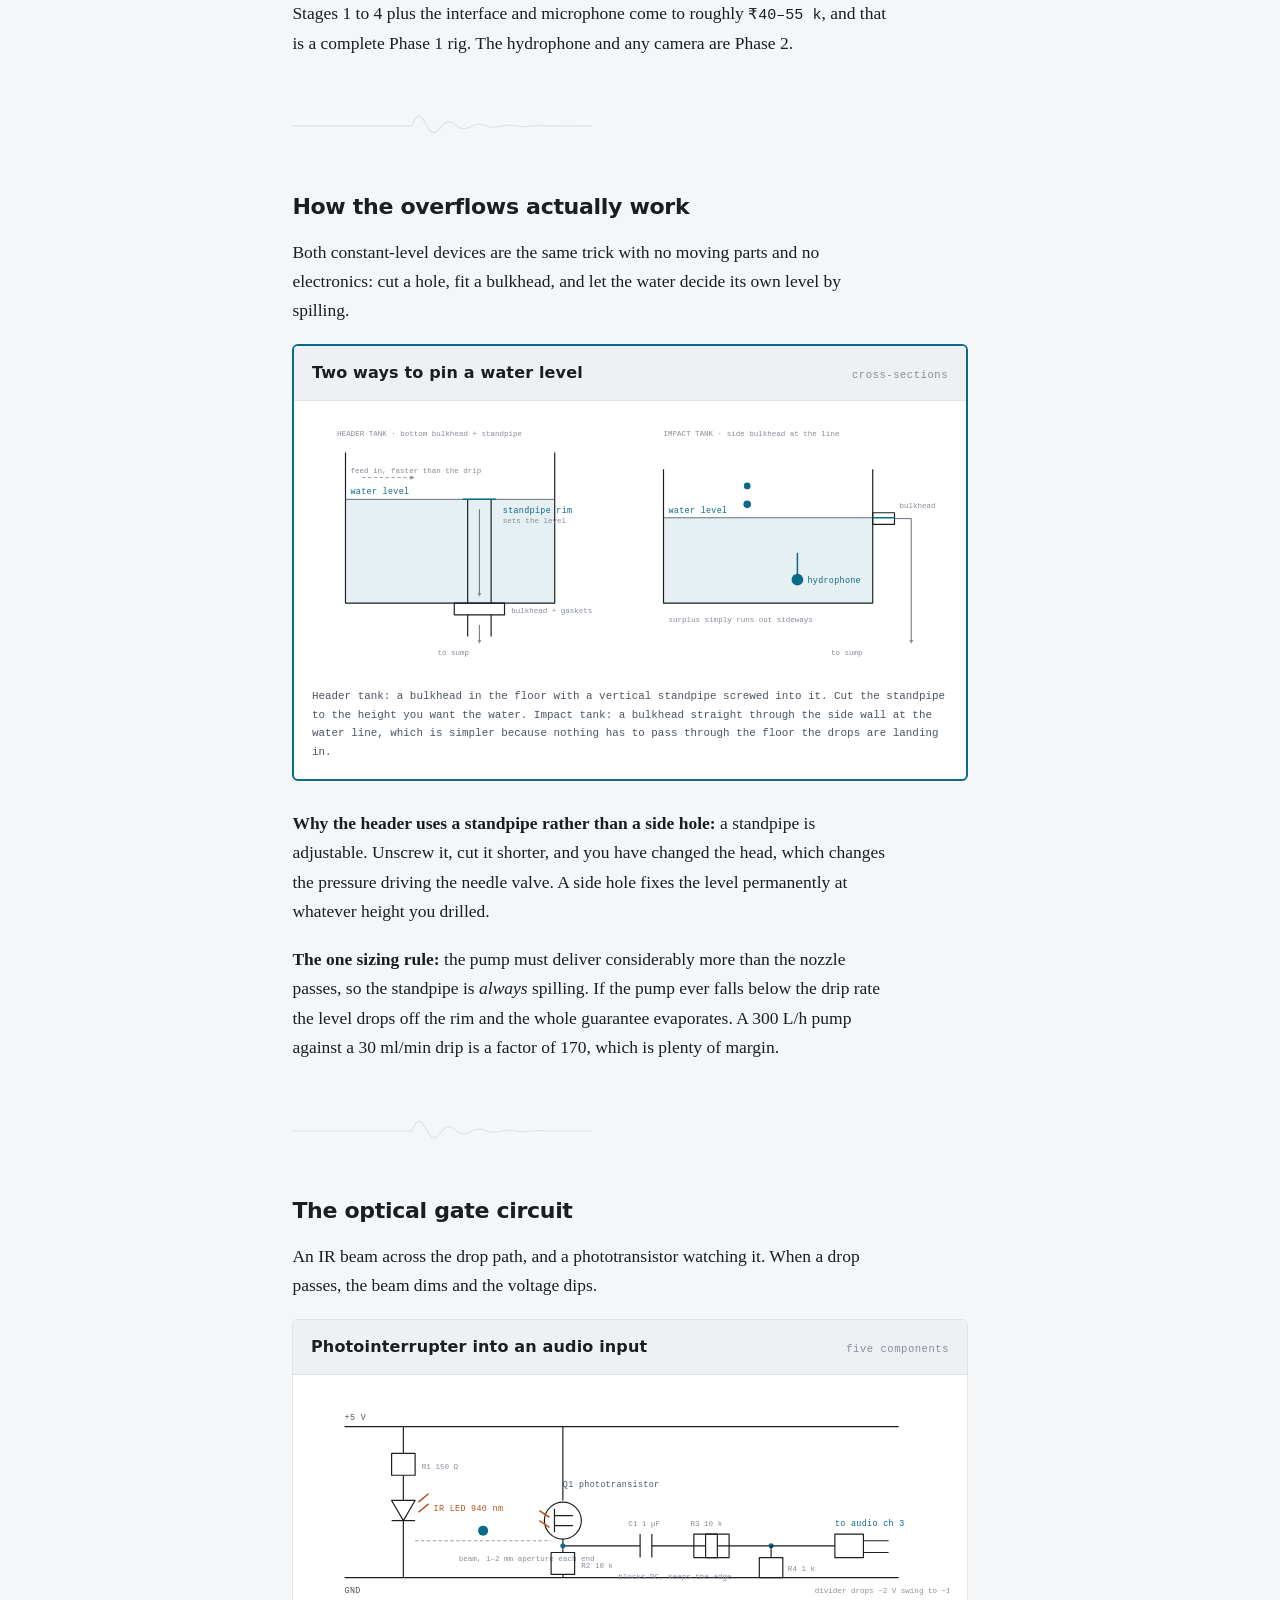
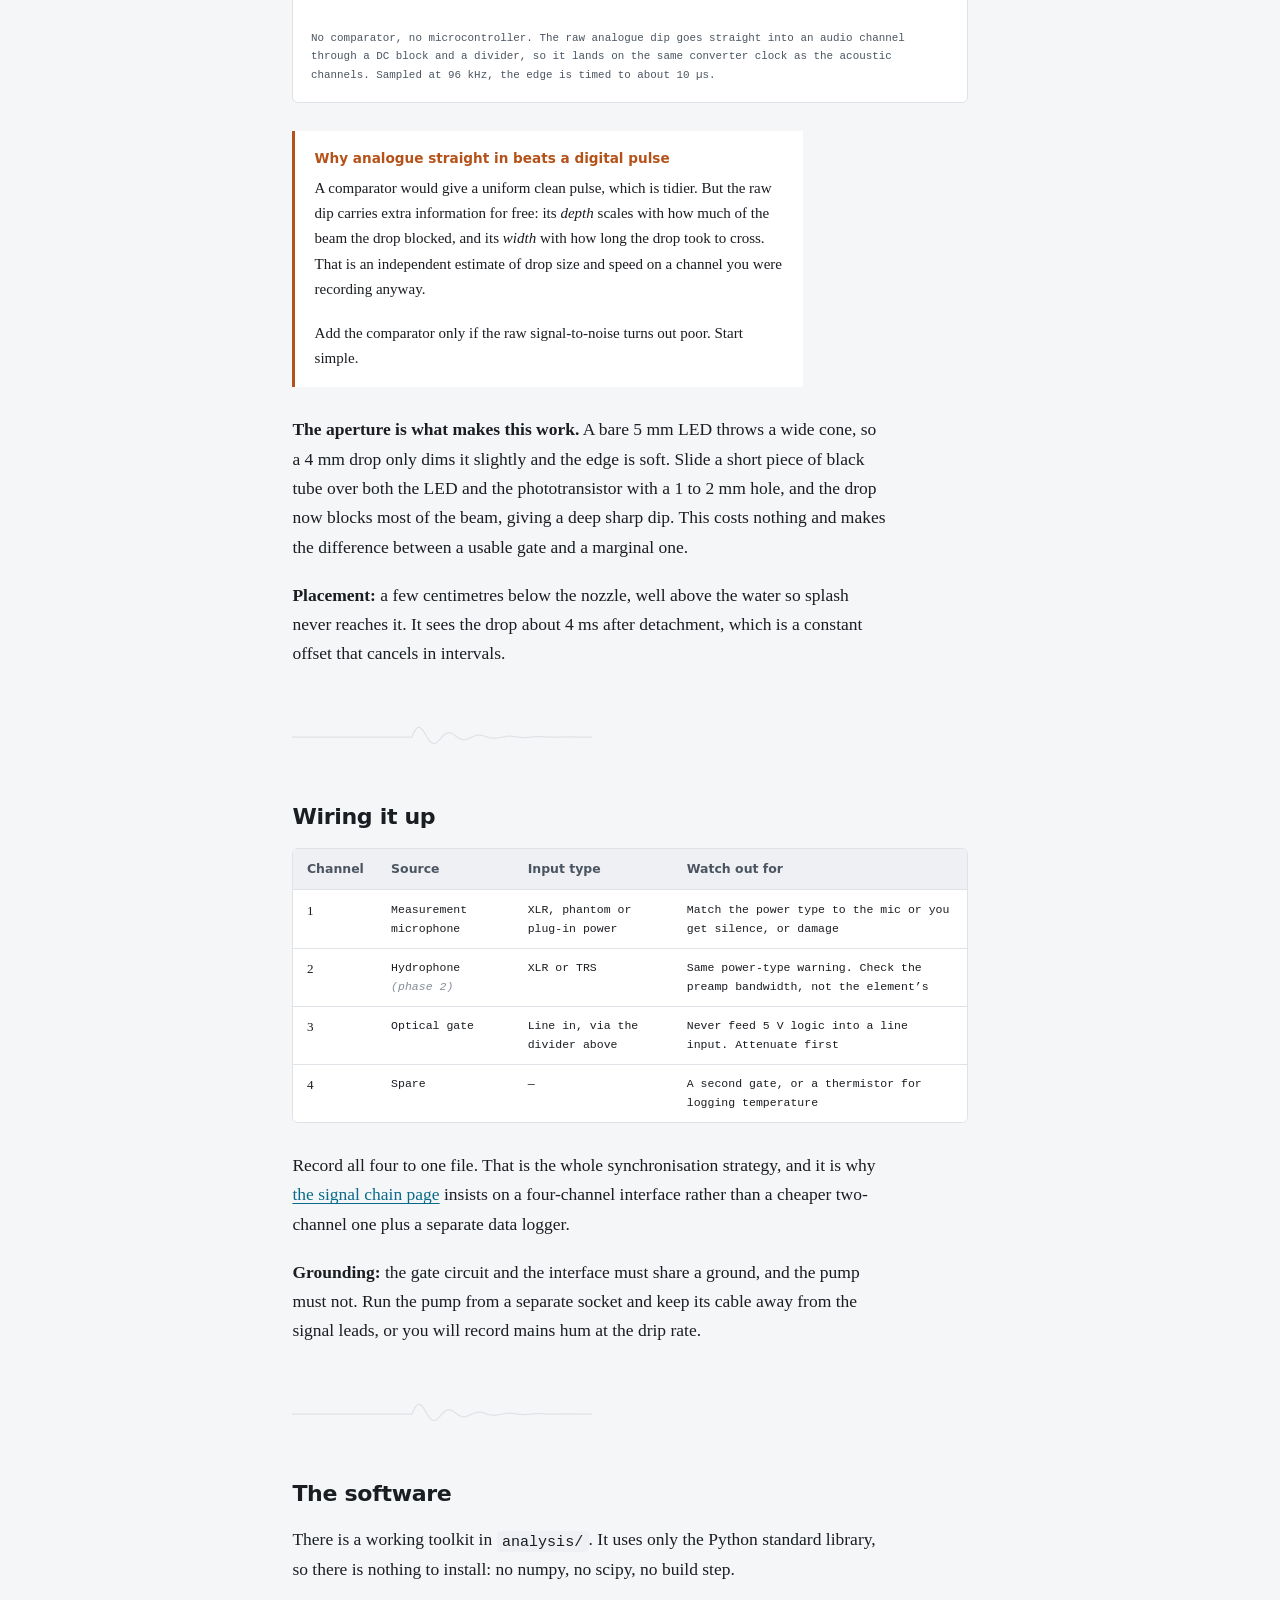
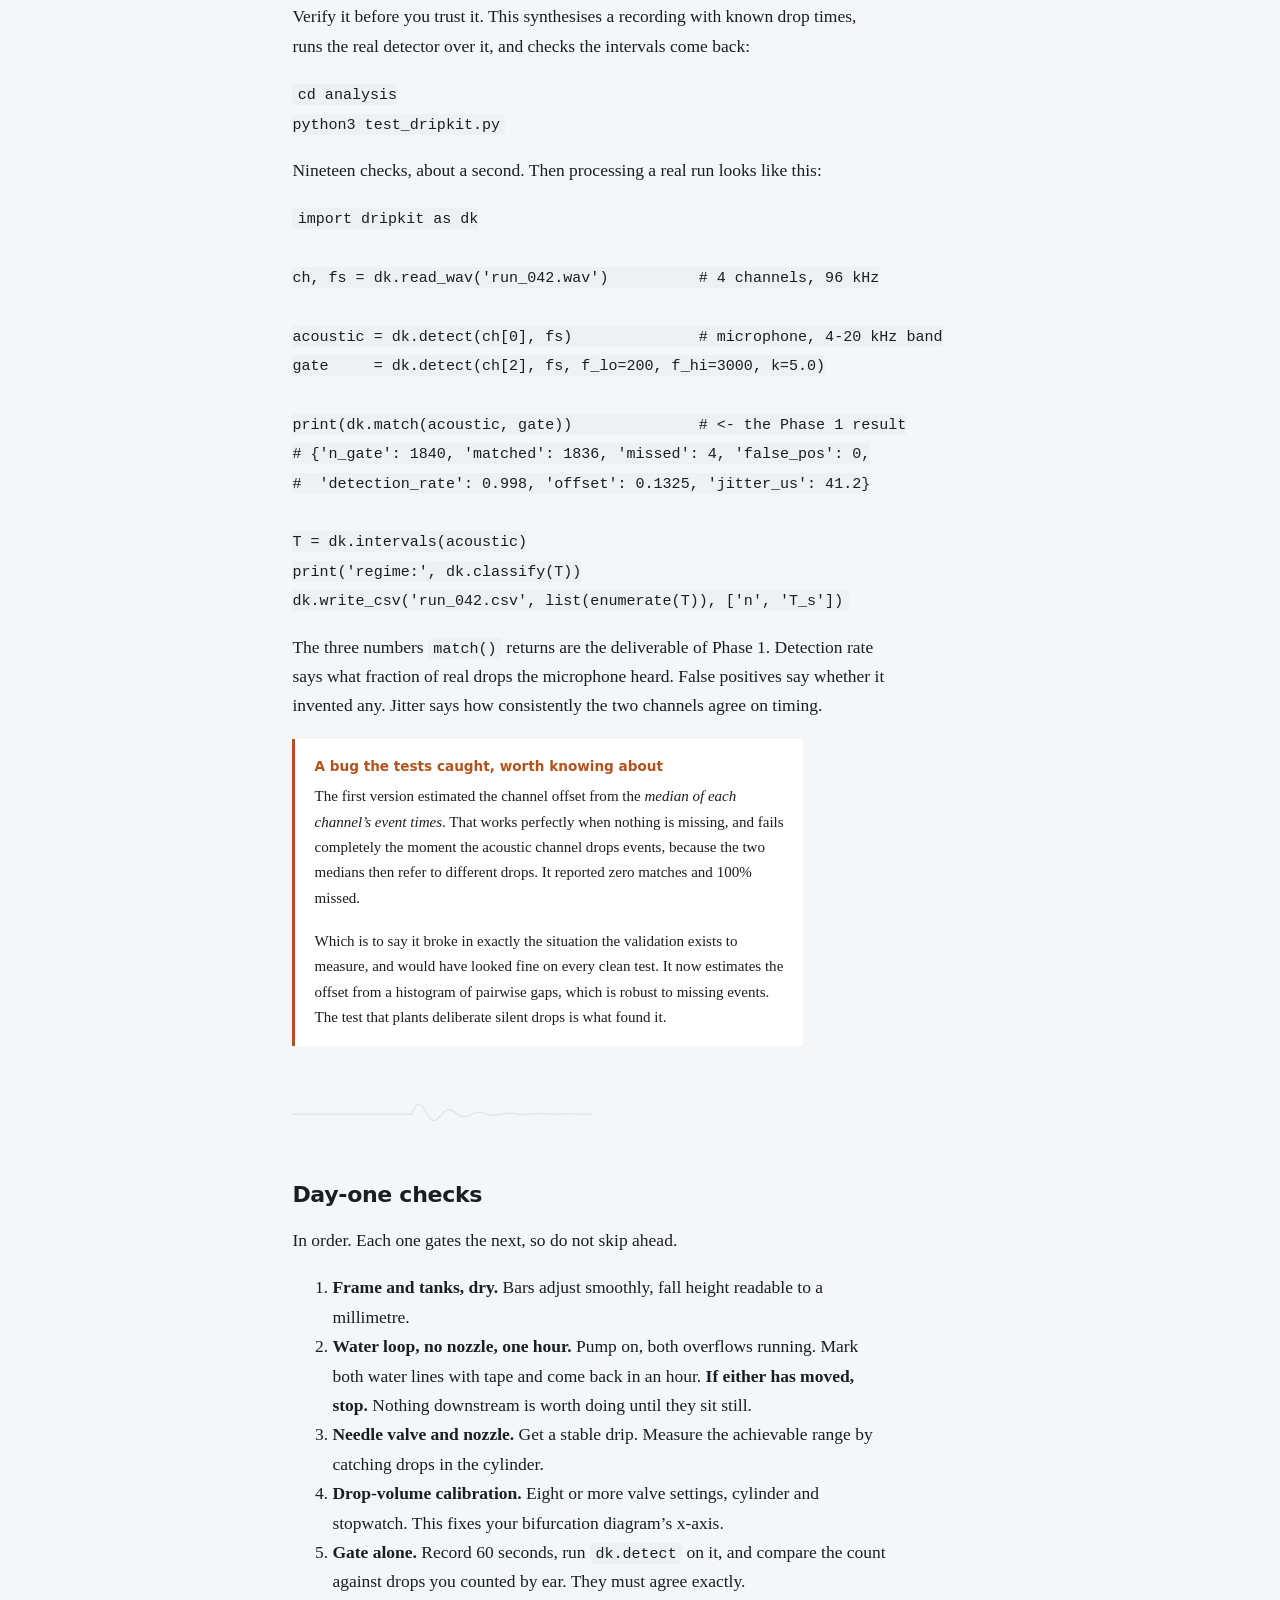
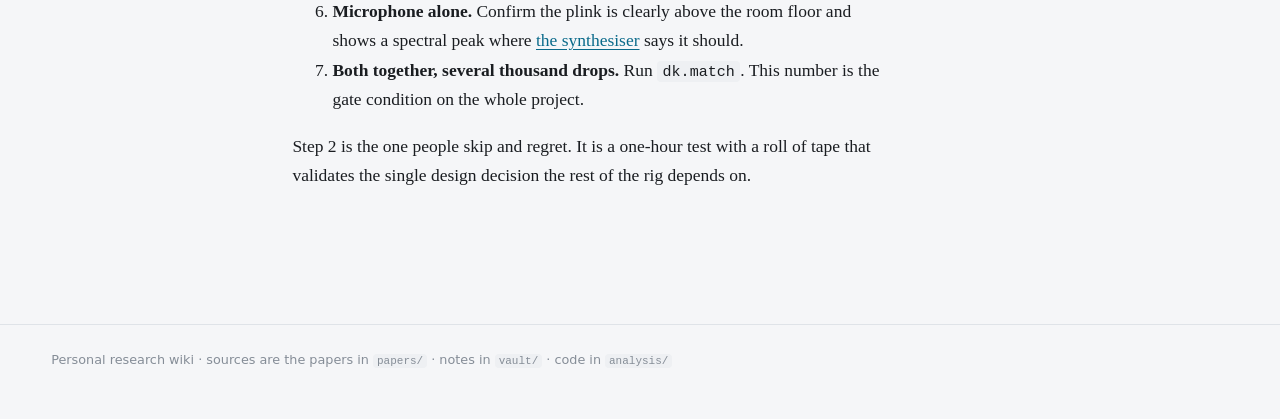
==== commit 970e2423: "Find drops in irregular drips and compare any condition, not only height --free finds every click 12" ====
--- a/site/build.html
+++ b/site/build.html
@@ -33,6 +33,9 @@
       <li><a href="recording.html">Recordings</a></li>
       <li><a href="heights.html">Drop height</a></li>
       <li><a href="heights.html?set=sweep">Height sweep</a></li>
+      <li><a href="heights.html?set=nozzle">Nozzle size</a></li>
+      <li><a href="heights.html?set=glycerin">Glycerin</a></li>
+      <li><a href="heights.html?set=heights3">Height, final run</a></li>
       <li><a href="sensors.html">Choosing sensors</a></li>
       <li><a href="build.html" aria-current="page">Build guide</a></li>
       <li><a href="pipeline.html">Data pipeline</a></li>
--- a/site/style.css
+++ b/site/style.css
@@ -986,7 +986,13 @@
 .hread { font-family: var(--mono); font-size: 0.78rem; color: var(--ink-2); font-variant-numeric: tabular-nums; }
 .hplots, .duo { display: grid; grid-template-columns: minmax(0, 1fr) minmax(0, 1fr); gap: 0.75rem; }
 .hcol { display: grid; grid-template-rows: 1.6fr 1fr; gap: 0.5rem; height: 300px; min-width: 0; }
+.hplots.withvid { grid-template-columns: auto minmax(0, 1fr) minmax(0, 1fr); }
+.hvid { height: 300px; aspect-ratio: 3 / 4; justify-self: center; }
+.hvid .info { position: absolute; top: 6px; right: 6px; }
 .duo .plot { height: 340px; }
+.shapes { display: grid; grid-template-columns: repeat(var(--n, 3), minmax(0, 1fr)); gap: 0.75rem; }   /* --n: one column per recording */
+.shapes .plot { height: 180px; }
+.shapes .plot.wide { grid-column: 1 / -1; height: 280px; }
 .xy .mark { stroke: var(--ink); stroke-width: 3; stroke-linecap: round; }
 .xy .pt.c1 { fill: var(--h1); }
 .xy .pt.c2 { fill: var(--h2); }
@@ -1009,7 +1015,7 @@
 .zfoot { display: flex; gap: 1.25rem; flex-wrap: wrap; align-items: center; padding: 0.6rem 1rem; border-top: 1px solid var(--rule); font-size: 0.78rem; color: var(--ink-3); }
 
 @media (max-width: 900px) {
-  .vgrid, .chaos, .trio, .hplots, .duo { grid-template-columns: minmax(0, 1fr); }
+  .vgrid, .chaos, .trio, .hplots, .hplots.withvid, .duo { grid-template-columns: minmax(0, 1fr); }
   .lanes { grid-template-rows: 170px 110px 110px 70px; min-height: 0; }
   .transport { flex-wrap: wrap; }
   .clock { width: 100%; flex-wrap: wrap; gap: 0.3rem 1rem; }
@@ -1020,3 +1026,5 @@
 @media (prefers-reduced-motion: reduce) {
   .expand, .loadbar i { transition: none; }
 }
+@media (max-width: 900px) { .shapes { grid-template-columns: repeat(2, minmax(0, 1fr)); } }
+@media (max-width: 560px) { .shapes { grid-template-columns: minmax(0, 1fr); } }
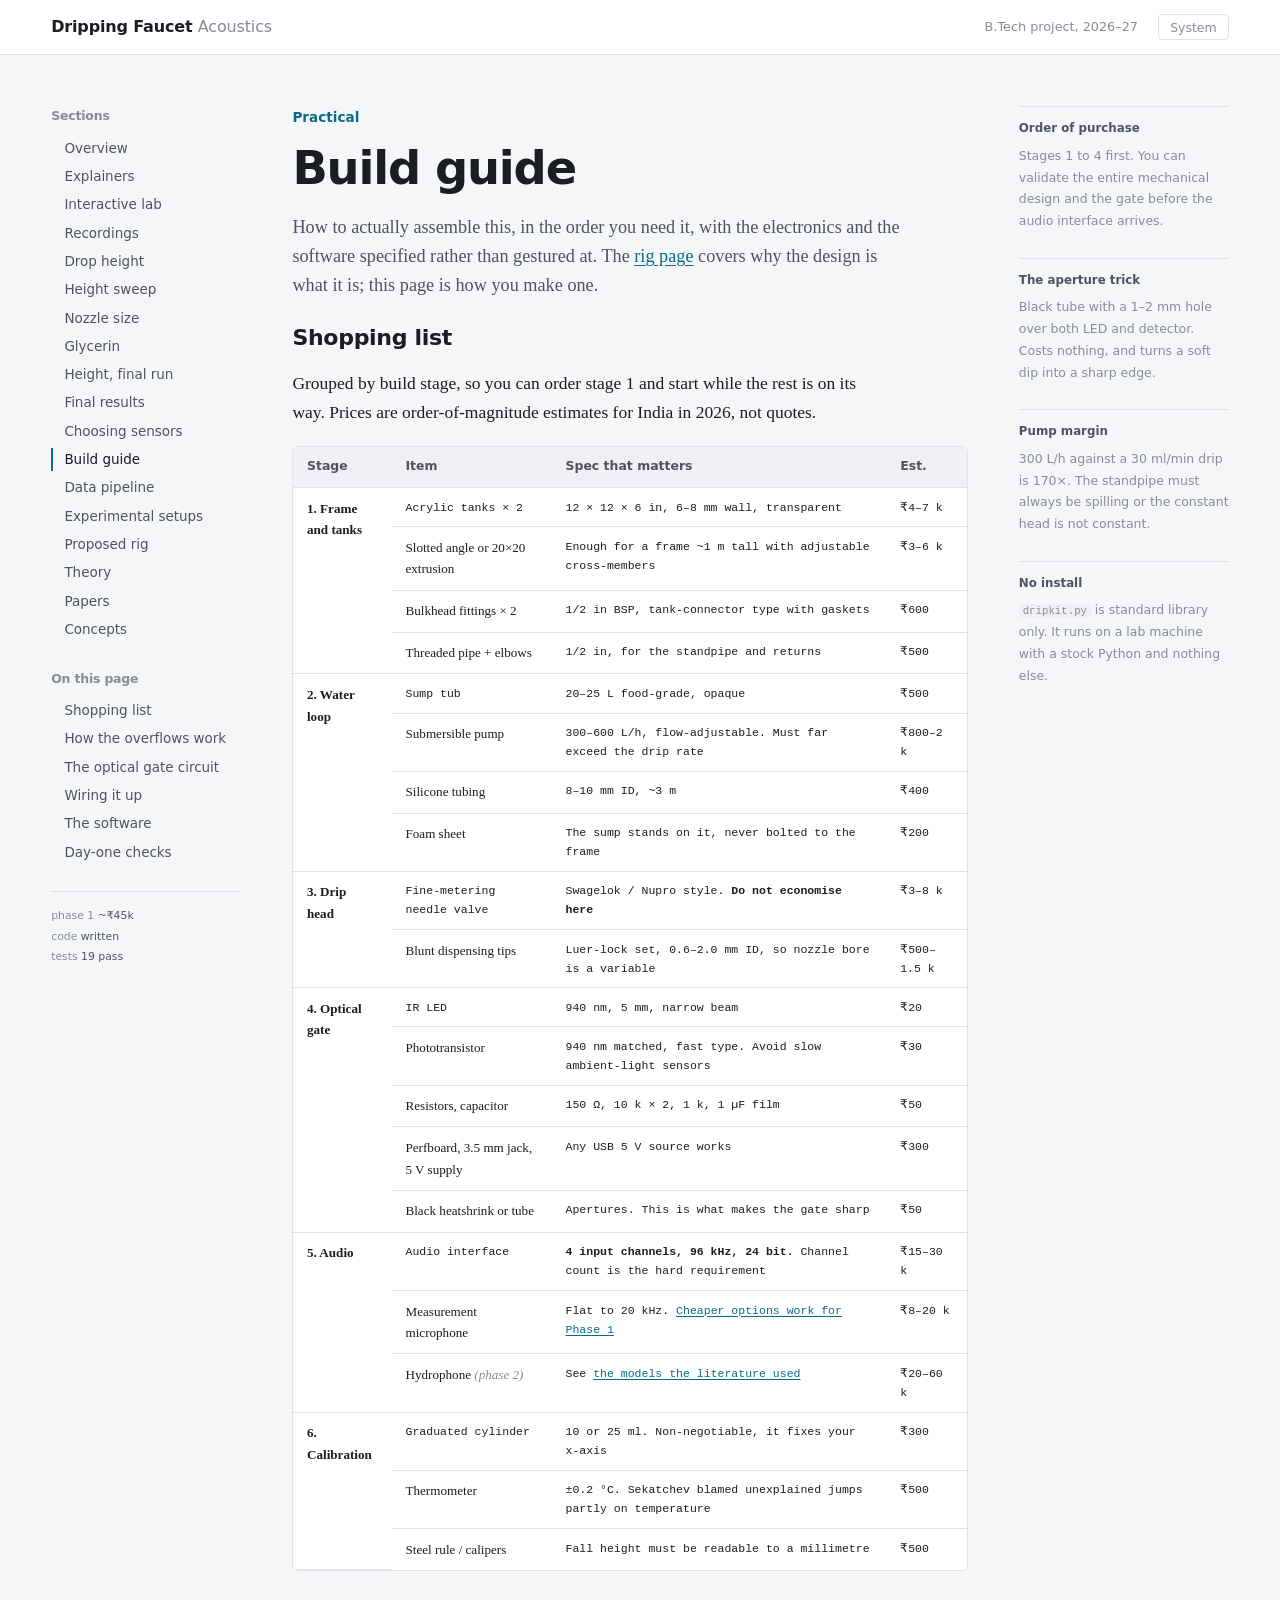
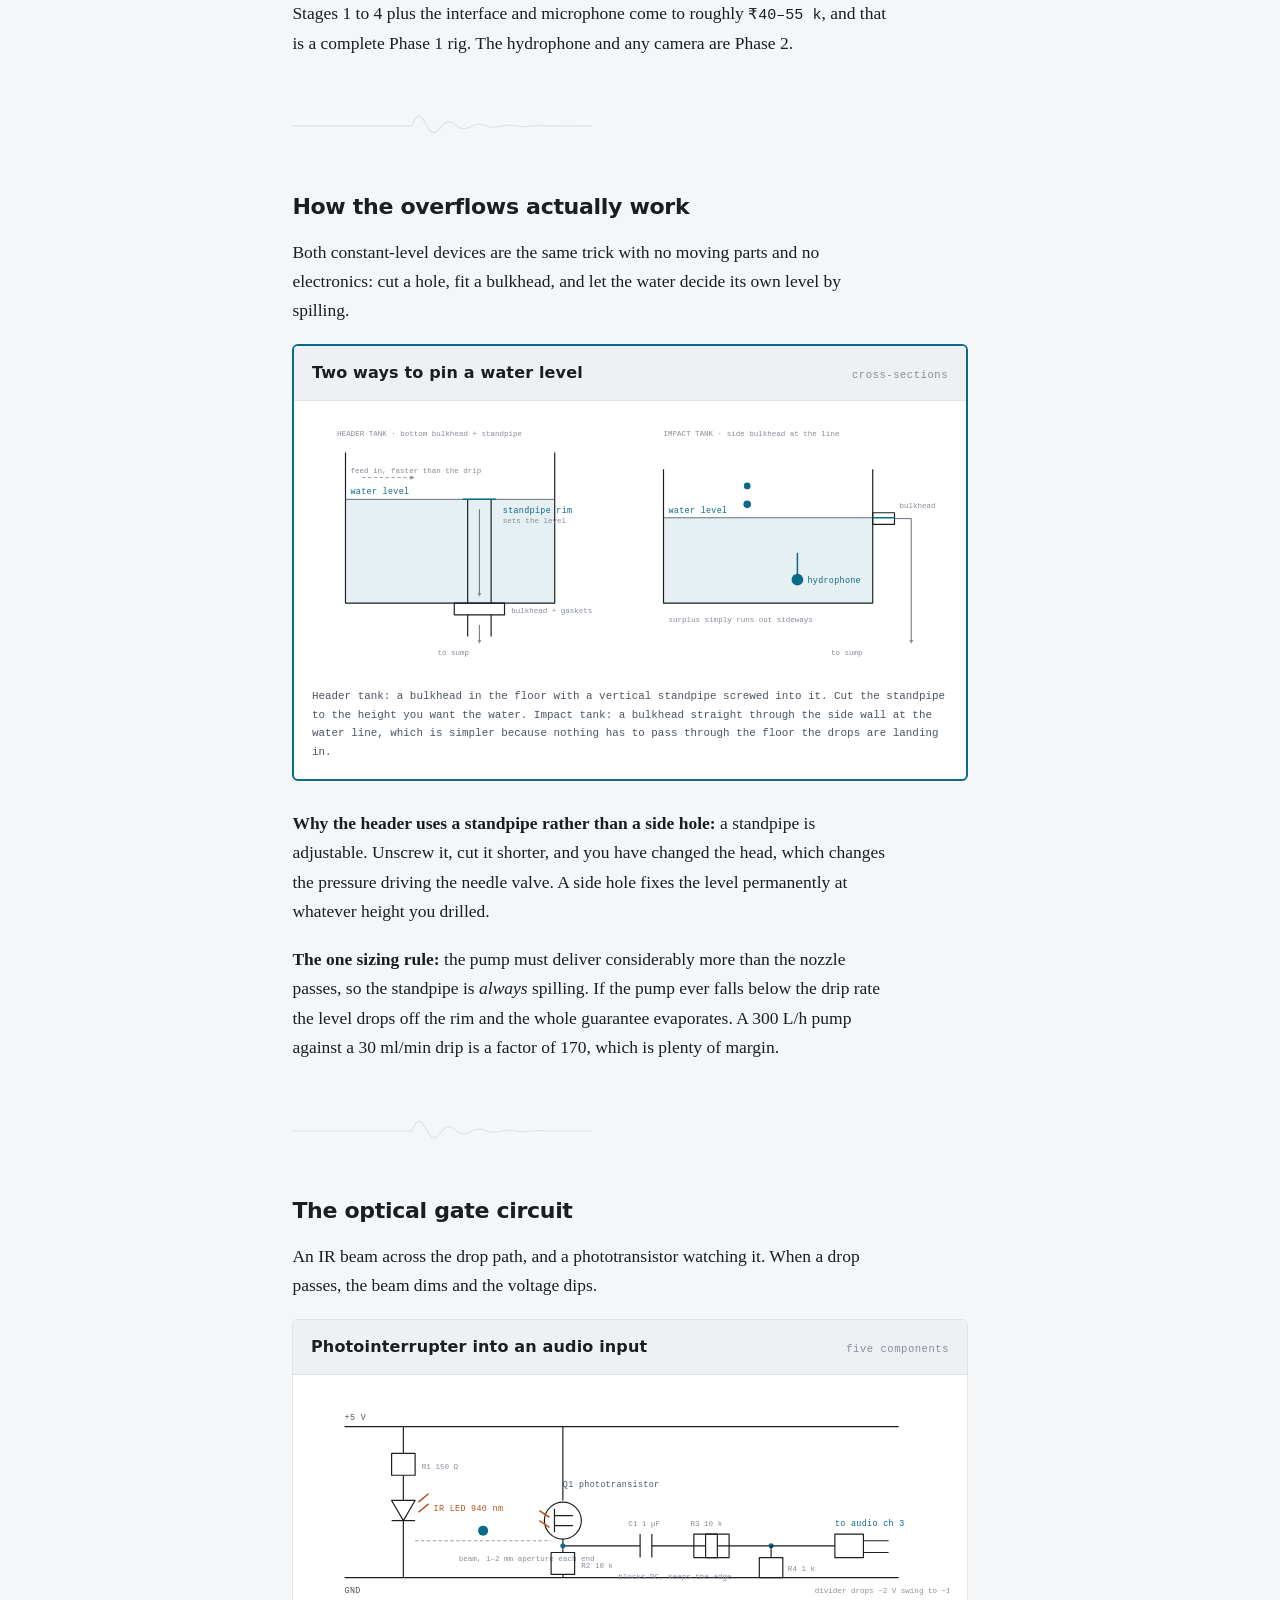
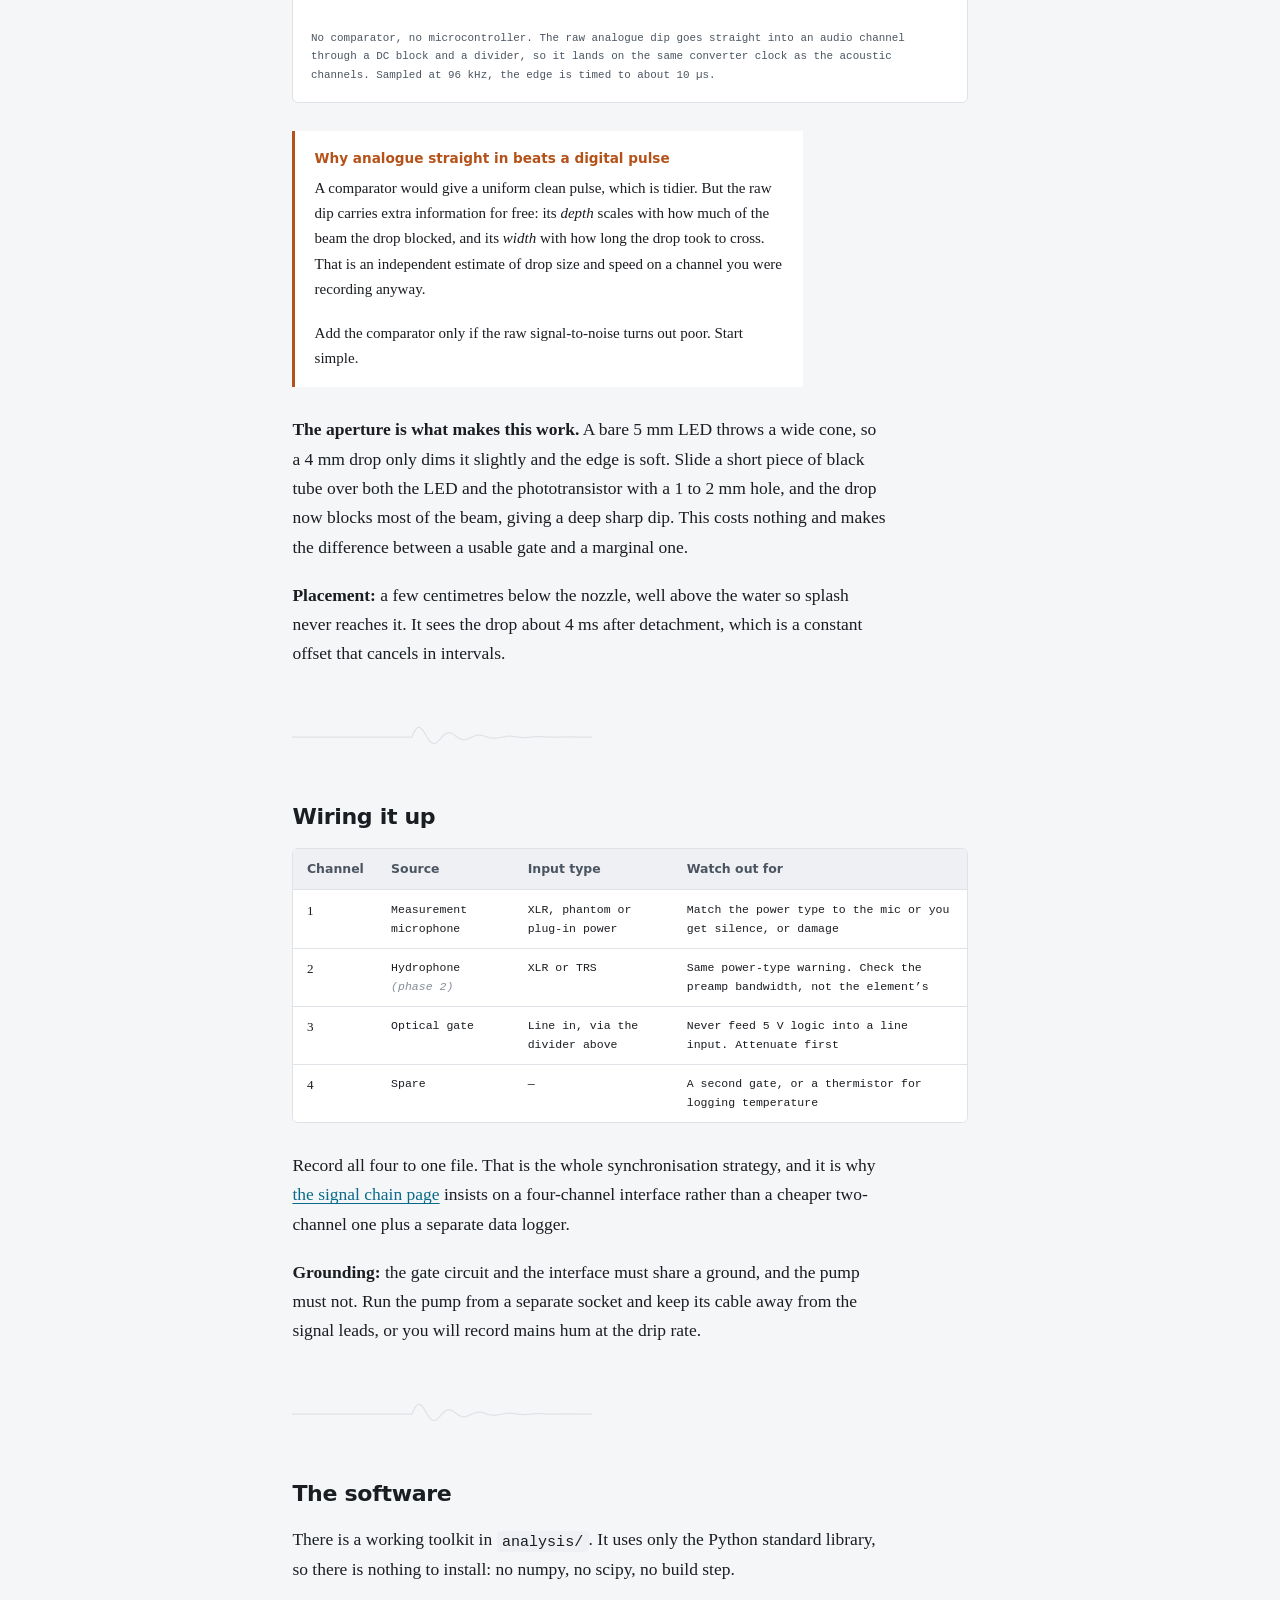
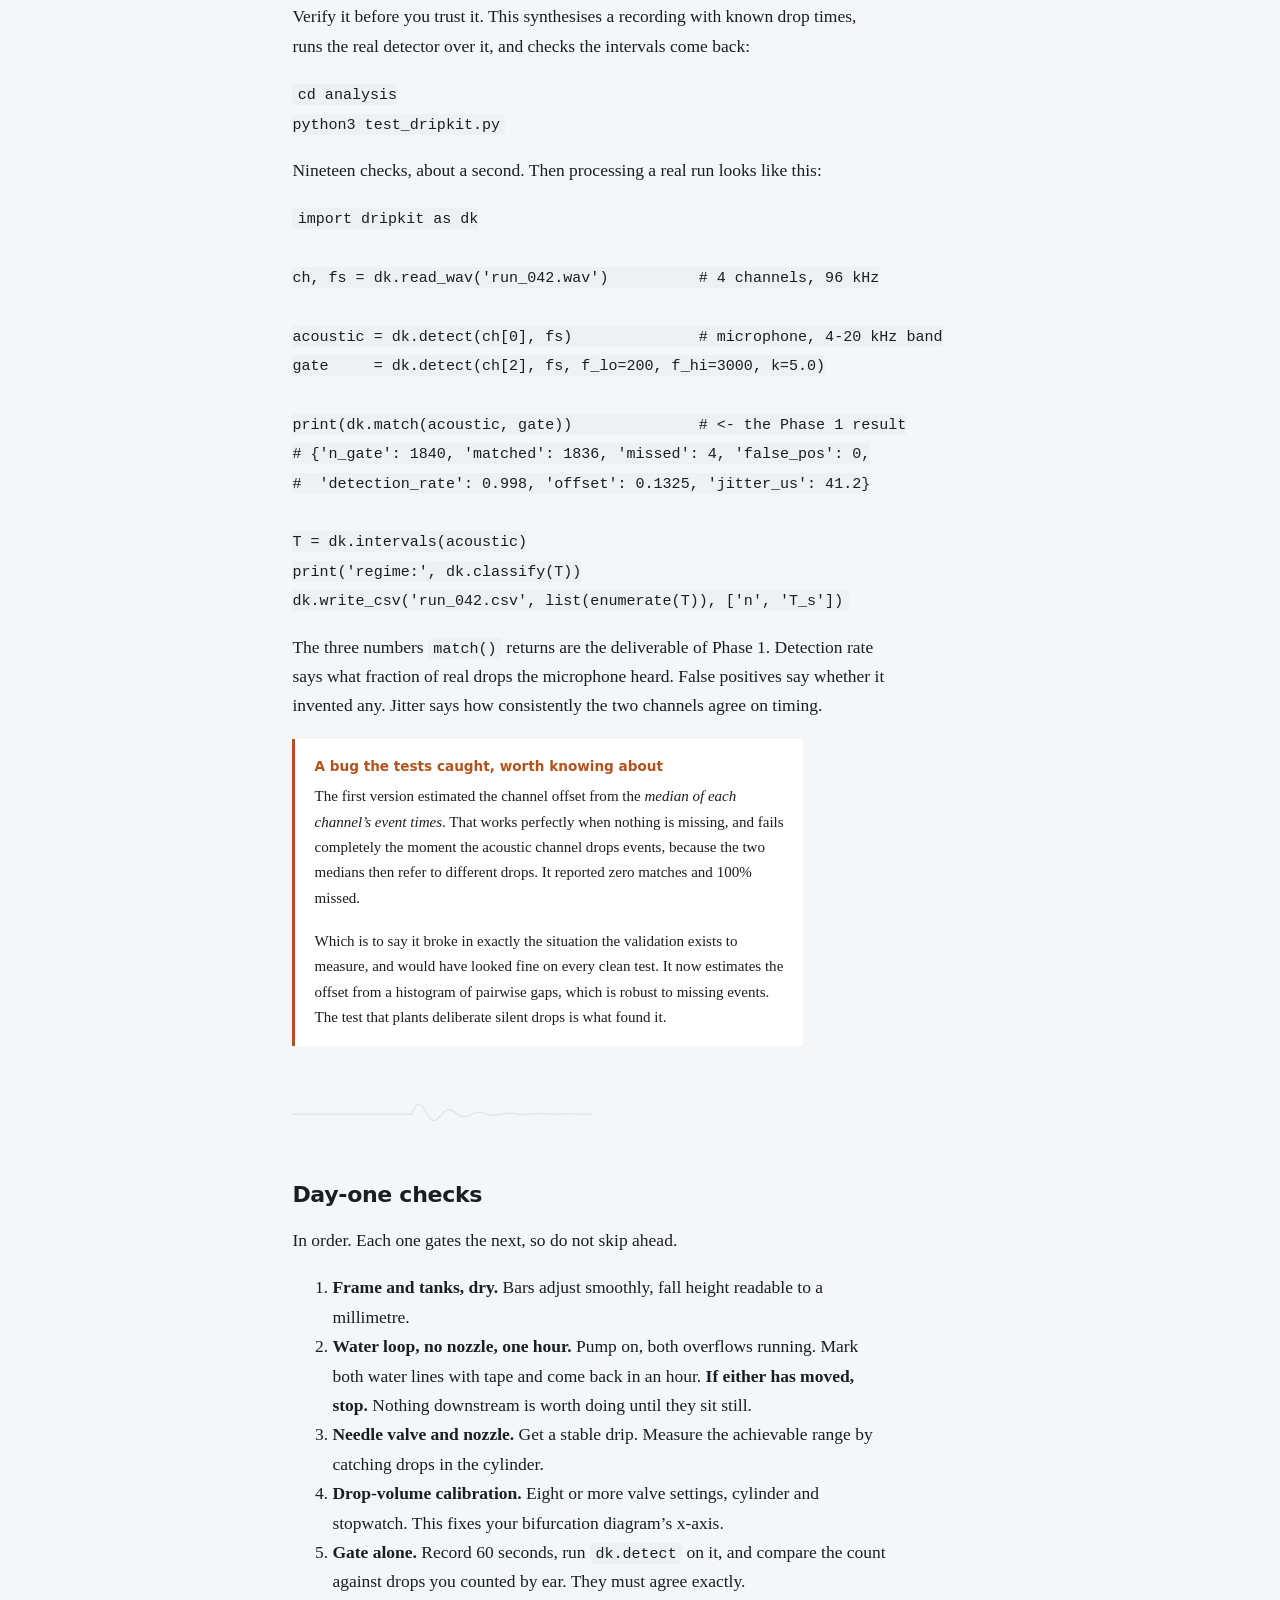
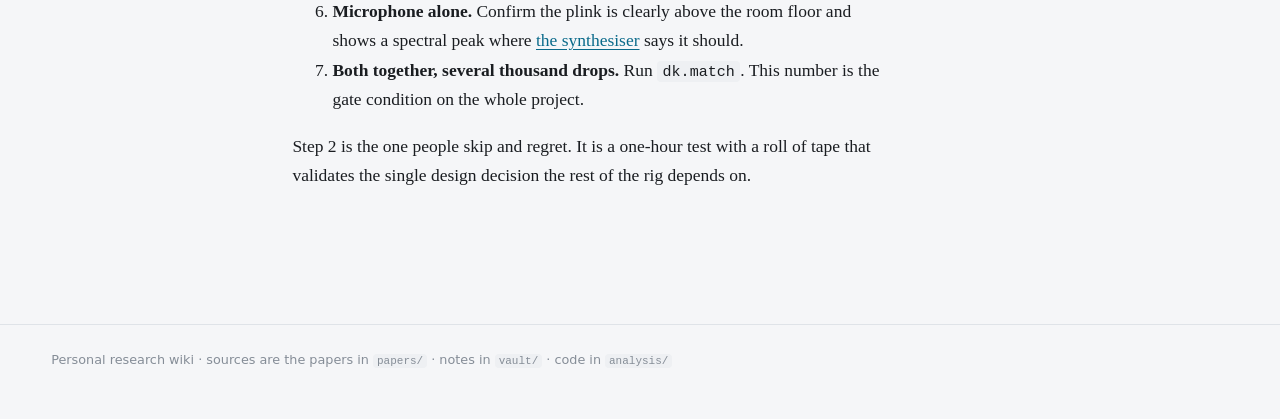
==== commit 2727952d: "Add the final results page with the high-speed impact clips One page for the height, nozzle and visc" ====
--- a/site/build.html
+++ b/site/build.html
@@ -36,6 +36,7 @@
       <li><a href="heights.html?set=nozzle">Nozzle size</a></li>
       <li><a href="heights.html?set=glycerin">Glycerin</a></li>
       <li><a href="heights.html?set=heights3">Height, final run</a></li>
+      <li><a href="final.html">Final results</a></li>
       <li><a href="sensors.html">Choosing sensors</a></li>
       <li><a href="build.html" aria-current="page">Build guide</a></li>
       <li><a href="pipeline.html">Data pipeline</a></li>
--- a/site/style.css
+++ b/site/style.css
@@ -1028,3 +1028,37 @@
 }
 @media (max-width: 900px) { .shapes { grid-template-columns: repeat(2, minmax(0, 1fr)); } }
 @media (max-width: 560px) { .shapes { grid-template-columns: minmax(0, 1fr); } }
+
+/* --- final results page --------------------------------------------------- */
+
+main .note { font-size: 0.9rem; color: var(--ink-2); }
+main > .trio { margin: 0 0 1.5rem; font-family: var(--display); }
+.embedlanes { display: block; width: 100%; height: 480px; border: 1px solid var(--rule); border-radius: var(--radius); background: var(--ground); margin: 0 0 2rem; }
+tr.sub td { font-family: var(--display); font-size: 0.78rem; font-weight: 600; letter-spacing: 0.04em; text-transform: uppercase; color: var(--ink-3); background: var(--sunk); }
+.xy .band { fill: var(--water); }
+.xy .bandlab { font-size: 11px; fill: var(--hydro); }
+.xy .whisk { stroke: var(--ink-2); stroke-width: 1.5; fill: none; }
+.formation { display: grid; grid-template-columns: repeat(3, minmax(0, 1fr)); gap: 0.75rem; margin: 0 0 1.5rem; font-family: var(--display); }
+.fclip { margin: 0; padding: 0.6rem; display: grid; gap: 0.5rem; align-content: start; min-width: 0; }
+.fclip video { display: block; width: 100%; aspect-ratio: 3 / 2; object-fit: contain; background: #000; border-radius: 4px; }
+.fclip figcaption { font-size: 0.8rem; font-weight: 550; }
+.fctl { display: flex; flex-wrap: wrap; align-items: center; gap: 0.35rem; font-size: 0.8rem; }
+.fctl button { font-size: 0.78rem; padding: 0.25rem 0.55rem; border-radius: var(--radius); }
+.fread { flex-basis: 100%; min-height: 1.2em; font-family: var(--mono); font-size: 0.74rem; color: var(--ink-2); font-variant-numeric: tabular-nums; }
+.fstrip { display: grid; grid-template-columns: repeat(5, minmax(0, 1fr)); gap: 0.3rem; }
+.fstrip button { padding: 0; border: 1px solid var(--rule); border-radius: 4px; background: var(--surface); overflow: hidden; cursor: pointer; display: grid; text-align: center; }
+.fstrip button:hover { border-color: var(--hydro); }
+.fstrip img { display: block; width: 100%; aspect-ratio: 1; object-fit: cover; }
+.fstrip span { font-size: 0.66rem; line-height: 1.25; color: var(--ink-2); padding: 0.2rem 0.1rem; }
+.embed .masthead, .embed .vhead, .embed .noembed { display: none; }
+@media (max-width: 900px) { .formation { grid-template-columns: minmax(0, 1fr); } }
+.fctl .seg button { border-radius: 0; margin-left: -1px; position: relative; }
+.fctl .seg button[aria-pressed="true"] { z-index: 1; }
+.fctl .seg button:first-child { border-radius: var(--radius) 0 0 var(--radius); margin-left: 0; }
+.fctl .seg button:last-child { border-radius: 0 var(--radius) var(--radius) 0; }
+.shell.wide { grid-template-columns: 190px minmax(0, 1fr); max-width: 1640px; }
+@media (max-width: 1080px) { .shell.wide { grid-template-columns: minmax(0, 1fr); } }
+.lanesbox { margin: 0 0 2.25rem; border: 1px solid var(--rule); border-radius: var(--radius); background: var(--surface); font-family: var(--display); }
+.lanesbox summary { cursor: pointer; padding: 0.7rem 1rem; font-size: 0.9rem; font-weight: 600; color: var(--hydro); }
+.lanesbox[open] summary { border-bottom: 1px solid var(--rule); }
+.lanesbox .embedlanes { margin: 0; border: 0; border-radius: 0 0 var(--radius) var(--radius); }
